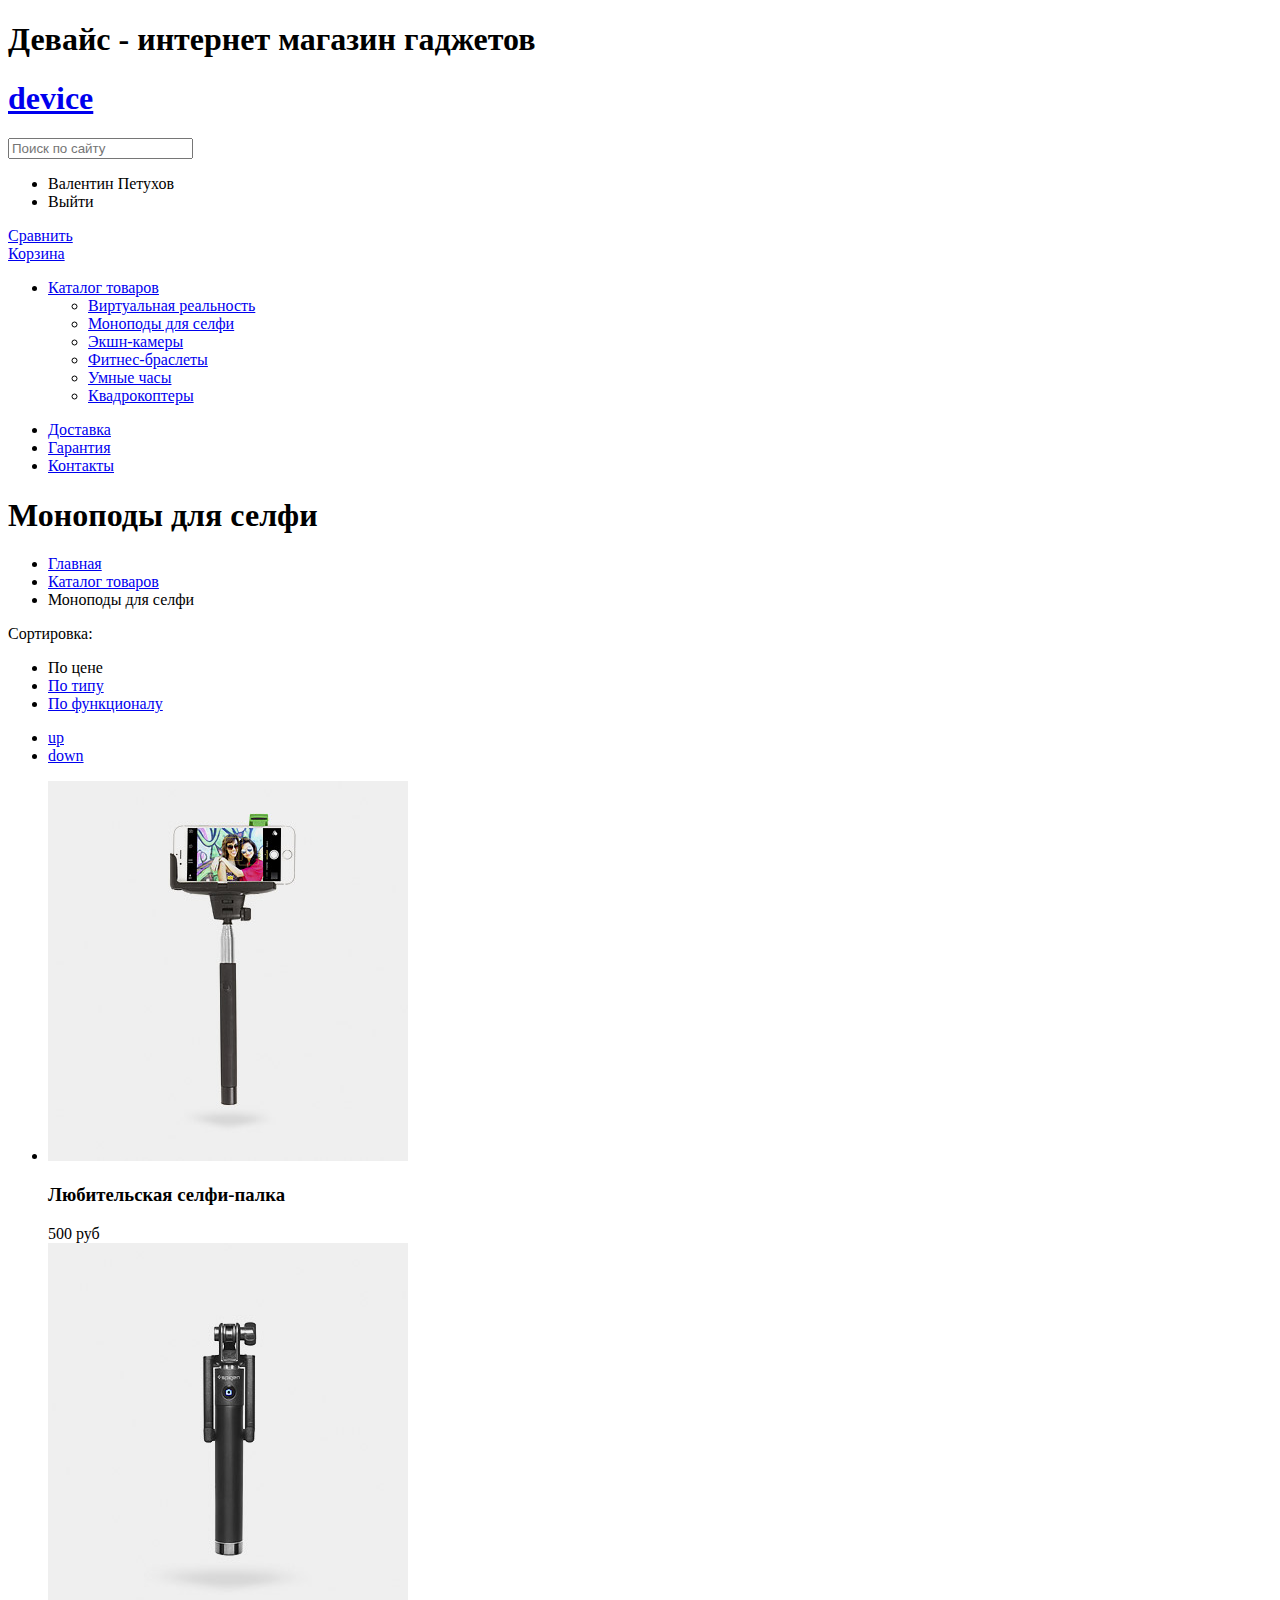
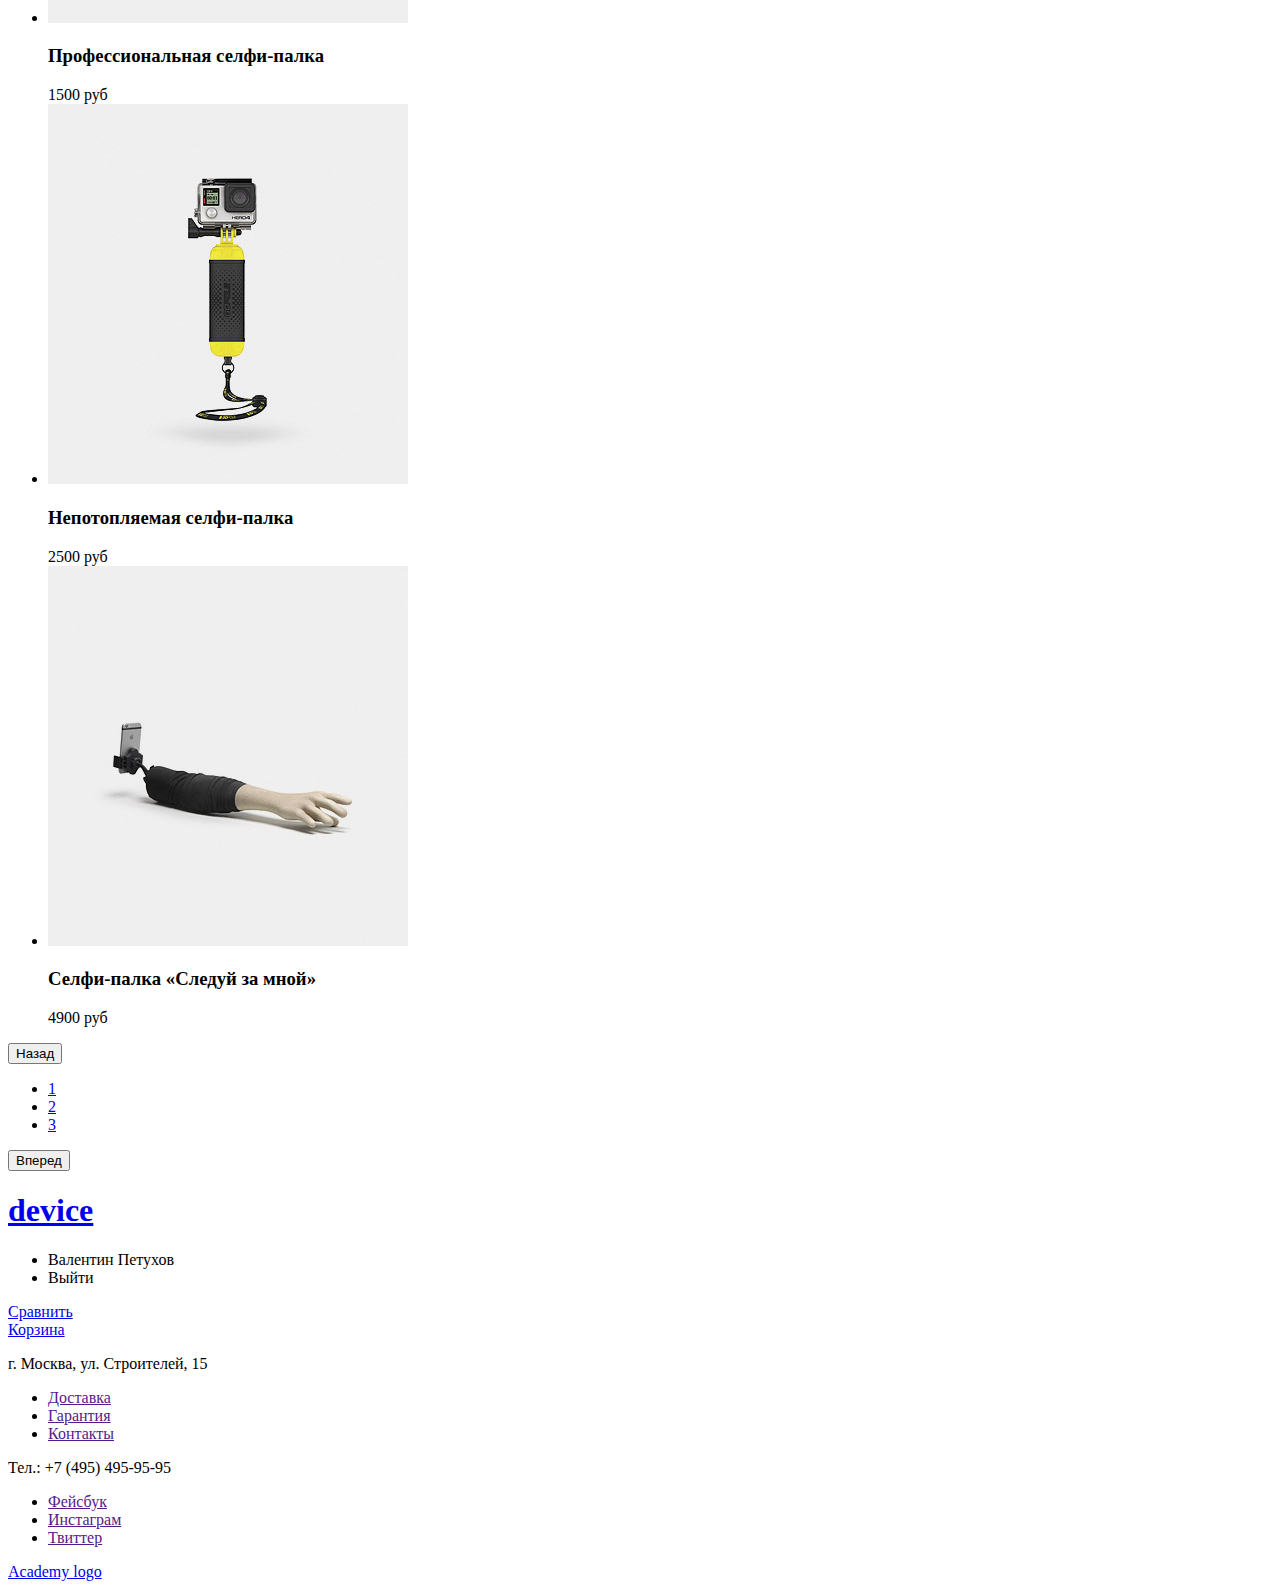
==== catalog.html @ a1083e27 "разметка" ====
<!DOCTYPE html>
<html lang="ru">
  <head>
    <meta charset="utf-8">
    <title>HTML Academy: Девайс</title>
  </head>
  <body>
    <header class="header-page header">
    	<h1 class="visually-hidden">Девайс - интернет магазин гаджетов</h1>
    	<h1 class="header__logo"><a href="#">device</a></h1>
    	<nav class="header__nav">
    		<div class="header__user-row">
    		<form class="header__form form" action="get" action="https://echo.htmlacademy.ru">
    			<input class="form__search" type="search" name="search" placeholder="Поиск по сайту">
    		</form>
    		<ul class="user-nav">
                <li class="user-nav__item">Валентин Петухов</li>
    			<li class="user-nav__item">Выйти</li>
    		</ul>
    		<div class="header__compare compare"><a class="compare__link" href="#">Сравнить</a></div>
    		<div class="header__basked basked"><a class="basked__link" href="#">Корзина</a></div>
    		</div>
    		<div class="header__main-row">
    			<ul class="main-menu main-menu--left">
    				<li class="main-menu__item"><a href="#">Каталог товаров</a>
						<div class="catalog-list__wrapper">
							<ul class="catalog-list">
								<li class="catalog-list__item"><a class="catalog-list__link" href="#">Виртуальная реальность</a></li>
								<li class="catalog-list__item"><a class="catalog-list__link" href="#">Моноподы для селфи</a></li>
								<li class="catalog-list__item"><a class="catalog-list__link" href="#">Экшн-камеры</a></li>
							</ul>
							<ul class="catalog-list">
								<li class="catalog-list__item"><a class="catalog-list__link" href="#">Фитнес-браслеты</a></li>
								<li class="catalog-list__item"><a class="catalog-list__link" href="#">Умные часы</a></li>
							</ul>
							<ul class="catalog-list">
								<li class="catalog-list__item"><a class="catalog-list__link" href="#">Квадрокоптеры</a></li>
							</ul>
						</div>
    				</li>
    			</ul>
    			<ul class="main-menu main-menu--right">
    				<li class="main-menu__item"><a href="main-menu__link">Доставка</a></li>
    				<li class="main-menu__item"><a href="main-menu__link">Гарантия</a></li>
    				<li class="main-menu__item"><a href="main-menu__link">Контакты</a></li>
    			</ul>
    		</div>
    	</nav>
    </header>
    <main class="main-page container">

       <section class="breadcrumbs">
            <h1 class="breadcrumbs__title">Моноподы для селфи</h1>
             <ul class="breadcrumbs-list">
    <li class="breadcrumbs-list__item"><a class="breadcrumbs__link" href="#">Главная</a></li>
    <li class="breadcrumbs-list__item"><a class="breadcrumbs__link" href="#">Каталог товаров</a></li>
    <li class="breadcrumbs-list__item">Моноподы для селфи</li>
  </ul>
</section>


<aside class="container__filter"></aside>
<section class="goods">
    <div class="goods__filter-wrapper filter">
            <p class="filter__title">Сортировка:</p>
            <ul class="filter__list">
              <li class="filter__item filter__item--press"><a>По цене</a></li>
              <li class="filter__item"><a href="#">По типу</a></li>
              <li class="filter__item"><a href="#">По функционалу</a></li>
            </ul>
            <ul class="arrow__list">
              <li class="arrow__item arrow__item--up"><a class="arrow__link" href="#"><span class="visually-hidden">up</span></a></li>
              <li class="arrow__item arrow__item--down"><a class="arrow__link" href="#"><span class="visually-hidden">down</span></a></li>
            </ul>
          </div>

          <ul class="goods__list">
              <li class="goods__item">
                  <img src="img/item-1.jpg" width="360" height="380" alt="Селфи-палка с телефоном">
                  <h3 class="goods__title">Любительская селфи-палка</h3>
                  <span class="goods__price">500 руб</span>
              </li>

              <li class="goods__item">
                  <img src="img/item-2.jpg" width="360" height="380" alt="Селфи-палка">
                  <h3 class="goods__title">Профессиональная селфи-палка </h3>
                  <span class="goods__price">1500 руб</span>
              </li>

              <li class="goods__item">
                  <img src="img/item-3.jpg" width="360" height="380" alt="Селфи-палка с фотокамерой">
                  <h3 class="goods__title">Непотопляемая селфи-палка</h3>
                  <span class="goods__price">2500 руб</span>
              </li>

              <li class="goods__item">
                  <img src="img/item-4.jpg" width="360" height="380" alt="Селфи-палка в виде руки">
                  <h3 class="goods__title">Селфи-палка «Следуй за мной»</h3>
                  <span class="goods__price">4900 руб</span>
              </li>
          </ul>
          <div class="goods__nav-wrapper pagination">
              <button class="pagination__button pagination__button--left" type="button">Назад</button>
              <ul class="pagination__list">
                  <li class="pagination__item"><a class="pagination__link" href="#">1</a></li>
                  <li class="pagination__item"><a class="pagination__link" href="#">2</a></li>
                  <li class="pagination__item"><a class="pagination__link" href="#">3</a></li>
              </ul>
              <button class="pagination__button pagination__button--right" type="button">Вперед</button>
          </div>
</section>
    </main>
    <footer class="footer-page footer">
    	<div class="footer__top-wrapper">
    		<h1 class="footer__logo"><a href="#">device</a></h1>

    		<div class="footer__user-row">
    		<ul class="user-nav">
                <li class="user-nav__item">Валентин Петухов</li>
                <li class="user-nav__item">Выйти</li>
            </ul>
    		<div class="footer__compare compare"><a class="compare__link" href="#">Сравнить</a></div>
    		<div class="footer__basked basked"><a class="basked__link" href="#">Корзина</a></div>
    		</div>

    	</div>
    	<div class="footer__middle-wrapper">
    		<p class="footer__address">г. Москва, ул. Строителей, 15</p>
    		<ul class="footer__nav footer-menu">
    			<li class="footer-menu__item"><a class="footer-menu__link" href="">Доставка</a></li>
    			<li class="footer-menu__item"><a class="footer-menu__link" href="">Гарантия</a></li>
    			<li class="footer-menu__item"><a class="footer-menu__link" href="">Контакты</a></li>
    		</ul>
    		<p class="footer__phone">Тел.: +7 (495) 495-95-95</p>
    	</div>
    	<div class="footer__bottom-wrapper">
    		<ul class="footer__social social-list">
    			<li class="social-list__item"><a class="social-list__link" href="">Фейсбук</a></li>
    			<li class="social-list__item"><a class="social-list__link" href="">Инстаграм</a></li>
    			<li class="social-list__item"><a class="social-list__link" href="">Твиттер</a></li>
    		</ul>
    		<a class="footer_academy-logo" href="#">Academy logo</a>
    	</div>
    </footer>
  </body>
</html>
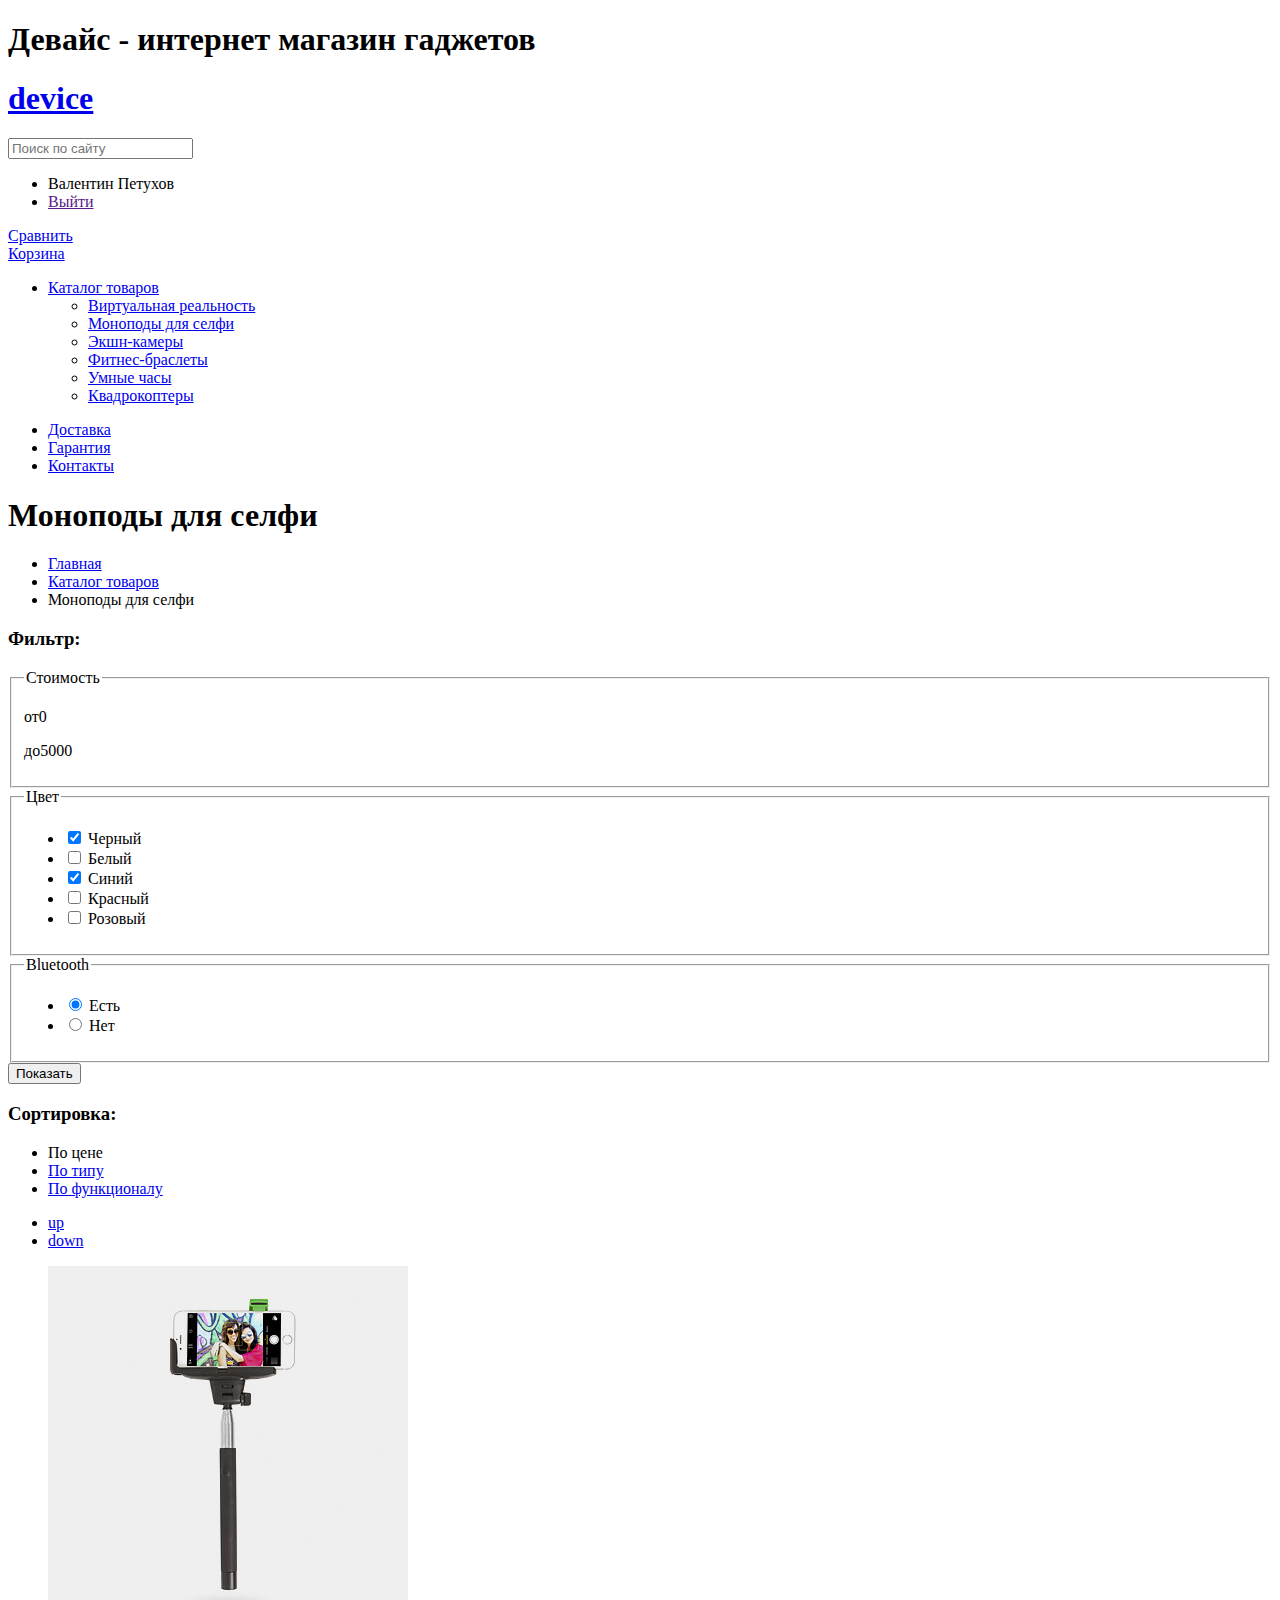
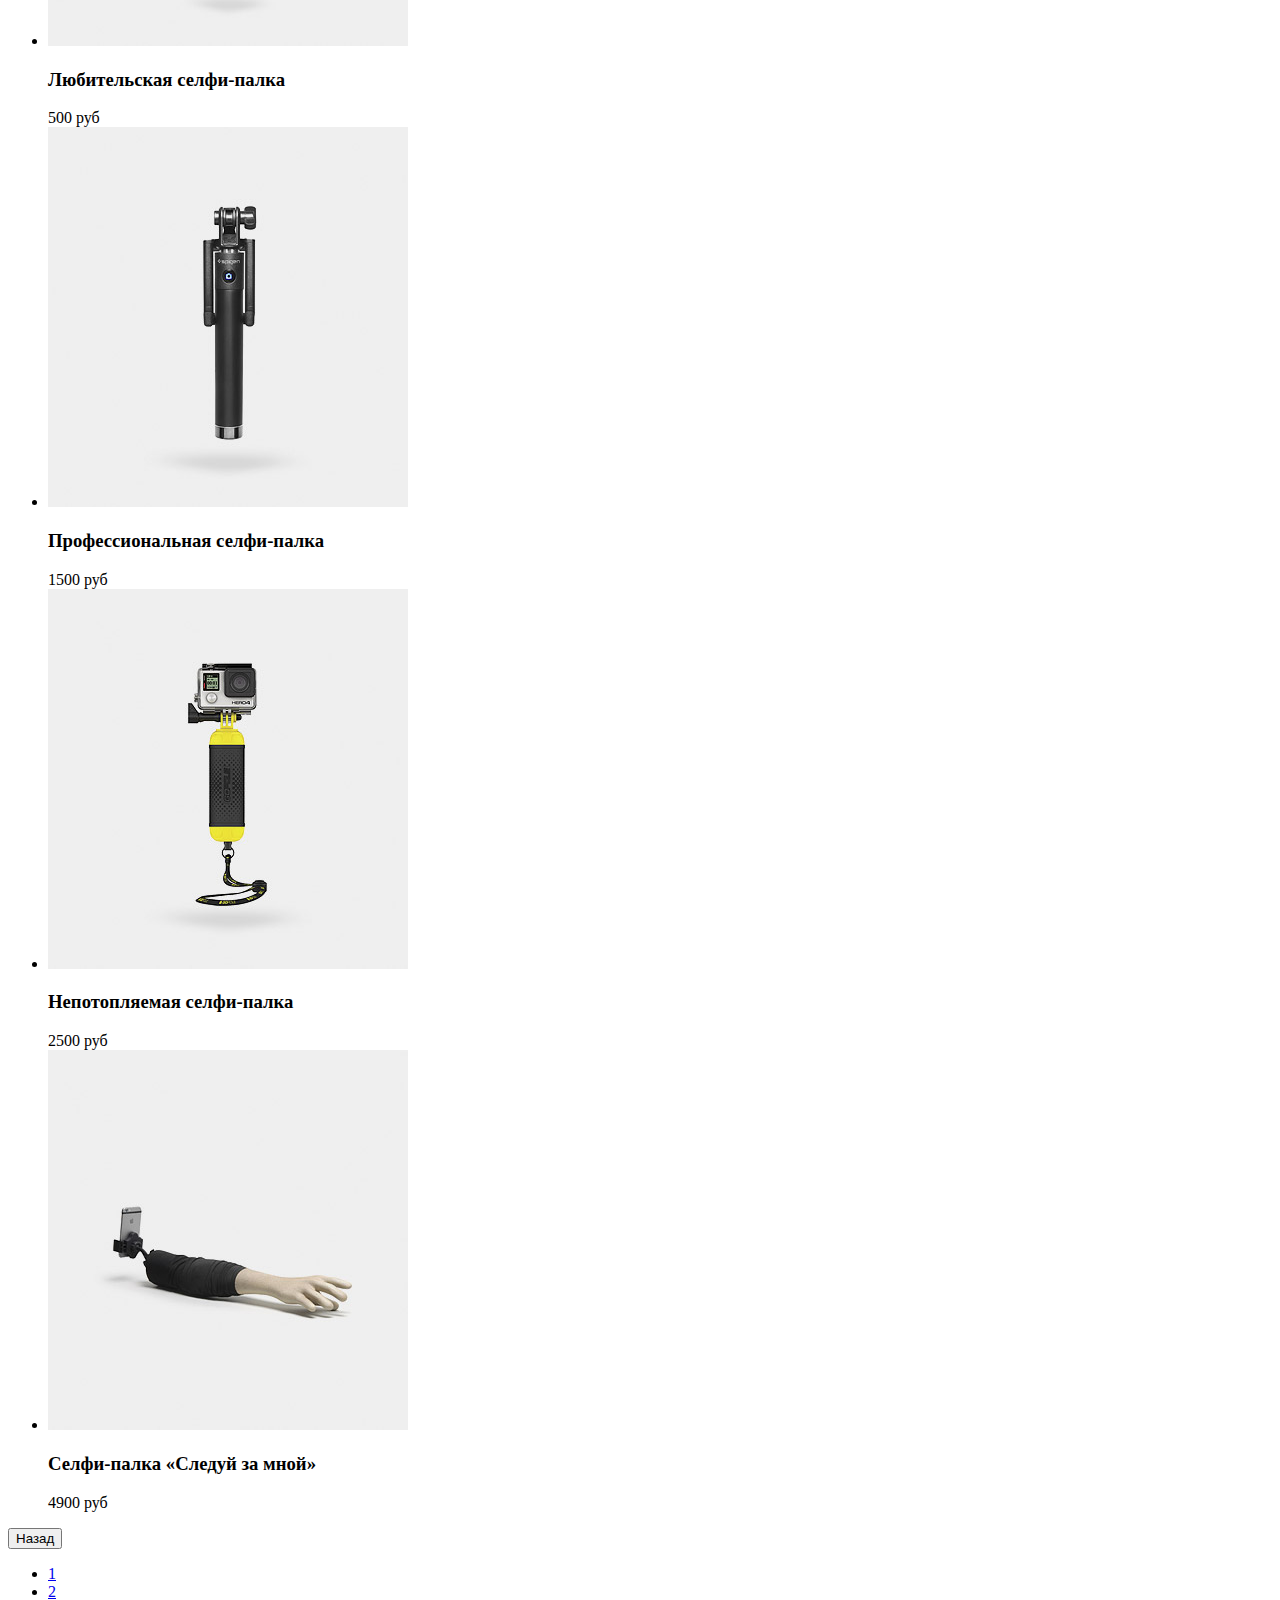
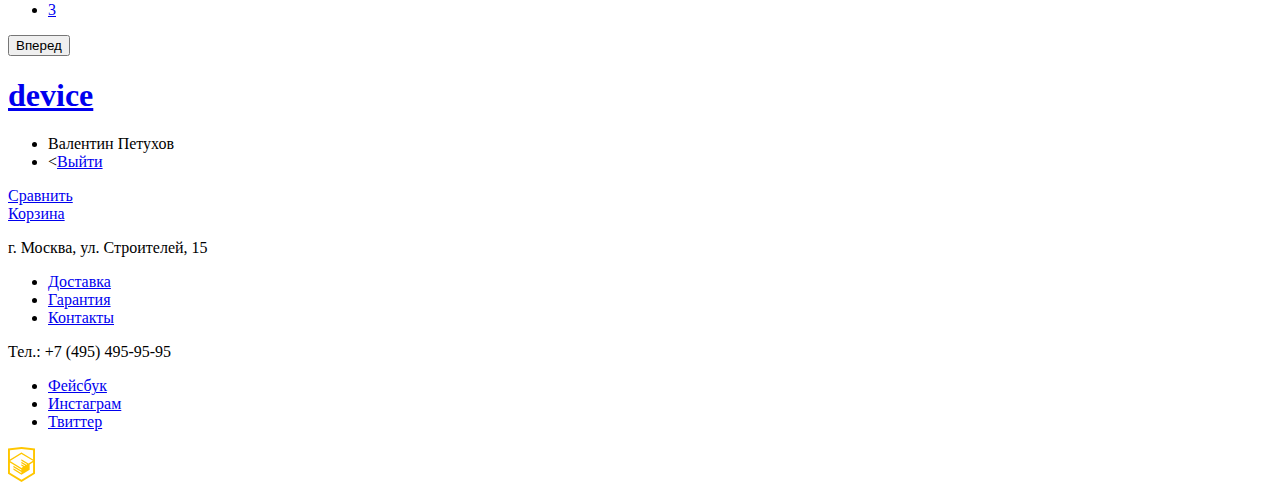
==== commit 0c6d142f: "Заключение разметки" ====
--- a/catalog.html
+++ b/catalog.html
@@ -1,146 +1,213 @@
 <!DOCTYPE html>
 <html lang="ru">
-  <head>
-    <meta charset="utf-8">
-    <title>HTML Academy: Девайс</title>
-  </head>
-  <body>
-    <header class="header-page header">
-    	<h1 class="visually-hidden">Девайс - интернет магазин гаджетов</h1>
-    	<h1 class="header__logo"><a href="#">device</a></h1>
-    	<nav class="header__nav">
-    		<div class="header__user-row">
-    		<form class="header__form form" action="get" action="https://echo.htmlacademy.ru">
-    			<input class="form__search" type="search" name="search" placeholder="Поиск по сайту">
-    		</form>
-    		<ul class="user-nav">
-                <li class="user-nav__item">Валентин Петухов</li>
-    			<li class="user-nav__item">Выйти</li>
-    		</ul>
-    		<div class="header__compare compare"><a class="compare__link" href="#">Сравнить</a></div>
-    		<div class="header__basked basked"><a class="basked__link" href="#">Корзина</a></div>
-    		</div>
-    		<div class="header__main-row">
-    			<ul class="main-menu main-menu--left">
-    				<li class="main-menu__item"><a href="#">Каталог товаров</a>
-						<div class="catalog-list__wrapper">
-							<ul class="catalog-list">
-								<li class="catalog-list__item"><a class="catalog-list__link" href="#">Виртуальная реальность</a></li>
-								<li class="catalog-list__item"><a class="catalog-list__link" href="#">Моноподы для селфи</a></li>
-								<li class="catalog-list__item"><a class="catalog-list__link" href="#">Экшн-камеры</a></li>
-							</ul>
-							<ul class="catalog-list">
-								<li class="catalog-list__item"><a class="catalog-list__link" href="#">Фитнес-браслеты</a></li>
-								<li class="catalog-list__item"><a class="catalog-list__link" href="#">Умные часы</a></li>
-							</ul>
-							<ul class="catalog-list">
-								<li class="catalog-list__item"><a class="catalog-list__link" href="#">Квадрокоптеры</a></li>
-							</ul>
-						</div>
-    				</li>
-    			</ul>
-    			<ul class="main-menu main-menu--right">
-    				<li class="main-menu__item"><a href="main-menu__link">Доставка</a></li>
-    				<li class="main-menu__item"><a href="main-menu__link">Гарантия</a></li>
-    				<li class="main-menu__item"><a href="main-menu__link">Контакты</a></li>
-    			</ul>
-    		</div>
-    	</nav>
-    </header>
-    <main class="main-page container">
 
-       <section class="breadcrumbs">
-            <h1 class="breadcrumbs__title">Моноподы для селфи</h1>
-             <ul class="breadcrumbs-list">
-    <li class="breadcrumbs-list__item"><a class="breadcrumbs__link" href="#">Главная</a></li>
-    <li class="breadcrumbs-list__item"><a class="breadcrumbs__link" href="#">Каталог товаров</a></li>
-    <li class="breadcrumbs-list__item">Моноподы для селфи</li>
-  </ul>
-</section>
+<head>
+  <meta charset="utf-8">
+  <title>HTML Academy: Девайс</title>
+</head>
 
+<body>
+  <header class="header-page header">
+    <h1 class="visually-hidden">Девайс - интернет магазин гаджетов</h1>
+    <h1 class="header__logo"><a class="header__logo-link" href="#">device</a></h1>
+    <nav class="header__nav">
+      <div class="header__user-row">
+        <form class="header__form form" action="get" action="https://echo.htmlacademy.ru">
+          <input class="form__search" type="search" name="search" placeholder="Поиск по сайту">
+        </form>
+        <ul class="user-nav">
+          <li class="user-nav__item">Валентин Петухов</li>
+          <li class="user-nav__item"><a class="user-nav__link" href="">Выйти</a></li>
+        </ul>
+        <div class="header__compare compare"><a class="compare__link" href="#">Сравнить</a></div>
+        <div class="header__basked basked"><a class="basked__link" href="#">Корзина</a></div>
+      </div>
+      <div class="header__main-row">
+        <ul class="main-menu main-menu--left">
+          <li class="main-menu__item"><a href="#">Каталог товаров</a>
+            <div class="catalog-list__wrapper">
+              <ul class="catalog-list">
+                <li class="catalog-list__item"><a class="catalog-list__link" href="#">Виртуальная реальность</a></li>
+                <li class="catalog-list__item"><a class="catalog-list__link" href="#">Моноподы для селфи</a></li>
+                <li class="catalog-list__item"><a class="catalog-list__link" href="#">Экшн-камеры</a></li>
+              </ul>
+              <ul class="catalog-list">
+                <li class="catalog-list__item"><a class="catalog-list__link" href="#">Фитнес-браслеты</a></li>
+                <li class="catalog-list__item"><a class="catalog-list__link" href="#">Умные часы</a></li>
+              </ul>
+              <ul class="catalog-list">
+                <li class="catalog-list__item"><a class="catalog-list__link" href="#">Квадрокоптеры</a></li>
+              </ul>
+            </div>
+          </li>
+        </ul>
+        <ul class="main-menu main-menu--right">
+          <li class="main-menu__item"><a href="main-menu__link">Доставка</a></li>
+          <li class="main-menu__item"><a href="main-menu__link">Гарантия</a></li>
+          <li class="main-menu__item"><a href="main-menu__link">Контакты</a></li>
+        </ul>
+      </div>
+    </nav>
+  </header>
+  <main class="main-page container">
+    <section class="breadcrumbs">
+      <h1 class="breadcrumbs__title">Моноподы для селфи</h1>
+      <ul class="breadcrumbs-list">
+        <li class="breadcrumbs-list__item"><a class="breadcrumbs__link" href="#">Главная</a></li>
+        <li class="breadcrumbs-list__item"><a class="breadcrumbs__link" href="#">Каталог товаров</a></li>
+        <li class="breadcrumbs-list__item">Моноподы для селфи</li>
+      </ul>
+    </section>
+    <aside class="container-filter">
+      <h3 class="container-filter__title">Фильтр:</h3>
+      <form class="container-filter__form filter-form" method="get" action="https://echo.htmlacademy.ru">
+        <fieldset>
+          <legend>Стоимость</legend>
+          <div class="filter-form__range">
+            <div class="range-scale">
+              <span class="range-scale__left"></span>
+              <span class="range-scale__green-line"></span>
+              <span class="range-scale__right"></span>
+              <span class="range-scale__gray-line"></span>
+            </div>
+            <div class="range-amount">
+              <p class="range-amount__text">от<span class="range-amount__sum">0</span></p>
+              <span></span>
+              <p class="range-amount__text">до<span class="range-amount__sum">5000</span></p>
+            </div>
+          </div>
+        </fieldset>
+        <fieldset>
+          <legend>Цвет</legend>
+          <ul class="filter-form__checkbox checkbox-list">
+            <li class="checkbox-list__item">
+              <label>
+                <input class="visually-hidden filter-input filter-input-checkbox" type="checkbox" name="bosch" checked />
+                <span class="checkbox-list__indicator"></span> Черный
+              </label>
+            </li>
+            <li class="checkbox-list__item">
+              <label>
+                <input class="visually-hidden filter-input filter-input-checkbox" type="checkbox" name="interskol" />
+                <span class="checkbox-list__indicator"></span> Белый
+              </label>
+            </li>
+            <li class="checkbox-list__item">
+              <label>
+                <input class="visually-hidden filter-input filter-input-checkbox" type="checkbox" name="makita" checked />
+                <span class="checkbox-list__indicator"></span> Синий
+              </label>
+            </li>
+            <li class="checkbox-list__item">
+              <label>
+                <input class="visually-hidden filter-input filter-input-checkbox" type="checkbox" name="dewalt" />
+                <span class="checkbox-list__indicator"></span> Красный
+              </label>
+            </li>
+            <li class="checkbox-list__item">
+              <label>
+                <input class="visually-hidden filter-input filter-input-checkbox" type="checkbox" name="hitachi" />
+                <span class="checkbox-list__indicator"></span> Розовый
+              </label>
+            </li>
+          </ul>
+        </fieldset>
+        <fieldset>
+          <legend>Bluetooth</legend>
+          <ul class="filter-form__radio radio-list">
+            <li class="radio-list__item">
+              <label tabindex="0">
+                <input type="radio" class="visually-hidden filter-input filter-input-radio" name="bluetooth" value="yes" checked />
+                <span class="radio-list__indicator"></span> Есть
+              </label>
+            </li>
+            <li class="radio-list__item">
+              <label tabindex="0">
+                <input type="radio" class="visually-hidden filter-input filter-input-radio" name="bluetooth" value="no" />
+                <span class="radio-list__indicator"></span> Нет
+              </label>
+            </li>
+          </ul>
+        </fieldset>
+        <button type="submit" class="filter-form__button button">Показать</button>
+      </form>
+    </aside>
+    <section class="goods">
+      <div class="goods__filter-wrapper filter">
+        <h3 class="filter__title">Сортировка:</h3>
+        <ul class="filter__list">
+          <li class="filter__item filter__item--press"><a>По цене</a></li>
+          <li class="filter__item"><a href="#">По типу</a></li>
+          <li class="filter__item"><a href="#">По функционалу</a></li>
+        </ul>
+        <ul class="arrow__list">
+          <li class="arrow__item arrow__item--up"><a class="arrow__link" href="#"><span class="visually-hidden">up</span></a></li>
+          <li class="arrow__item arrow__item--down"><a class="arrow__link" href="#"><span class="visually-hidden">down</span></a></li>
+        </ul>
+      </div>
+      <ul class="goods__list">
+        <li class="goods__item">
+          <img src="img/item-1.jpg" width="360" height="380" alt="Селфи-палка с телефоном">
+          <h3 class="goods__title">Любительская селфи-палка</h3>
+          <span class="goods__price">500 руб</span>
+        </li>
+        <li class="goods__item">
+          <img src="img/item-2.jpg" width="360" height="380" alt="Селфи-палка">
+          <h3 class="goods__title">Профессиональная селфи-палка </h3>
+          <span class="goods__price">1500 руб</span>
+        </li>
+        <li class="goods__item">
+          <img src="img/item-3.jpg" width="360" height="380" alt="Селфи-палка с фотокамерой">
+          <h3 class="goods__title">Непотопляемая селфи-палка</h3>
+          <span class="goods__price">2500 руб</span>
+        </li>
+        <li class="goods__item">
+          <img src="img/item-4.jpg" width="360" height="380" alt="Селфи-палка в виде руки">
+          <h3 class="goods__title">Селфи-палка «Следуй за мной»</h3>
+          <span class="goods__price">4900 руб</span>
+        </li>
+      </ul>
+      <div class="goods__nav-wrapper pagination">
+        <button class="pagination__button pagination__button--left" type="button">Назад</button>
+        <ul class="pagination__list">
+          <li class="pagination__item"><a class="pagination__link" href="#">1</a></li>
+          <li class="pagination__item"><a class="pagination__link" href="#">2</a></li>
+          <li class="pagination__item"><a class="pagination__link" href="#">3</a></li>
+        </ul>
+        <button class="pagination__button pagination__button--right" type="button">Вперед</button>
+      </div>
+    </section>
+  </main>
+  <footer class="footer-page footer">
+    <div class="footer__top-wrapper">
+      <h1 class="footer__logo"><a class="footer__logo-link" href="#">device</a></h1>
+      <div class="footer__user-row">
+        <ul class="user-nav">
+          <li class="user-nav__item">Валентин Петухов</li>
+          <li class="user-nav__item"><<a class="user-nav__link" href="#">Выйти</a></li>
+        </ul>
+        <div class="footer__compare compare"><a class="compare__link" href="#">Сравнить</a></div>
+        <div class="footer__basked basked"><a class="basked__link" href="#">Корзина</a></div>
+      </div>
+    </div>
+    <div class="footer__middle-wrapper">
+      <p class="footer__address" aria-label="Адрес">г. Москва, ул. Строителей, 15</p>
+      <ul class="footer__nav footer-menu">
+        <li class="footer-menu__item"><a class="footer-menu__link" href="#">Доставка</a></li>
+        <li class="footer-menu__item"><a class="footer-menu__link" href="#">Гарантия</a></li>
+        <li class="footer-menu__item"><a class="footer-menu__link" href="#">Контакты</a></li>
+      </ul>
+      <p class="footer__phone" aria-label="Адрес">Тел.: +7 (495) 495-95-95</p>
+    </div>
+    <div class="footer__bottom-wrapper">
+      <ul class="footer__social social-list">
+        <li class="social-list__item"><a class="social-list__link" href="#">Фейсбук</a></li>
+        <li class="social-list__item"><a class="social-list__link" href="#">Инстаграм</a></li>
+        <li class="social-list__item"><a class="social-list__link" href="#">Твиттер</a></li>
+      </ul>
+      <a class="footer__academy-logo" href="#"><img class="footer__academy-link" src="img/logo-html.svg" alt="Логотип htmlacademy"></a>
+    </div>
+  </footer>
+</body>
 
-<aside class="container__filter"></aside>
-<section class="goods">
-    <div class="goods__filter-wrapper filter">
-            <p class="filter__title">Сортировка:</p>
-            <ul class="filter__list">
-              <li class="filter__item filter__item--press"><a>По цене</a></li>
-              <li class="filter__item"><a href="#">По типу</a></li>
-              <li class="filter__item"><a href="#">По функционалу</a></li>
-            </ul>
-            <ul class="arrow__list">
-              <li class="arrow__item arrow__item--up"><a class="arrow__link" href="#"><span class="visually-hidden">up</span></a></li>
-              <li class="arrow__item arrow__item--down"><a class="arrow__link" href="#"><span class="visually-hidden">down</span></a></li>
-            </ul>
-          </div>
-
-          <ul class="goods__list">
-              <li class="goods__item">
-                  <img src="img/item-1.jpg" width="360" height="380" alt="Селфи-палка с телефоном">
-                  <h3 class="goods__title">Любительская селфи-палка</h3>
-                  <span class="goods__price">500 руб</span>
-              </li>
-
-              <li class="goods__item">
-                  <img src="img/item-2.jpg" width="360" height="380" alt="Селфи-палка">
-                  <h3 class="goods__title">Профессиональная селфи-палка </h3>
-                  <span class="goods__price">1500 руб</span>
-              </li>
-
-              <li class="goods__item">
-                  <img src="img/item-3.jpg" width="360" height="380" alt="Селфи-палка с фотокамерой">
-                  <h3 class="goods__title">Непотопляемая селфи-палка</h3>
-                  <span class="goods__price">2500 руб</span>
-              </li>
-
-              <li class="goods__item">
-                  <img src="img/item-4.jpg" width="360" height="380" alt="Селфи-палка в виде руки">
-                  <h3 class="goods__title">Селфи-палка «Следуй за мной»</h3>
-                  <span class="goods__price">4900 руб</span>
-              </li>
-          </ul>
-          <div class="goods__nav-wrapper pagination">
-              <button class="pagination__button pagination__button--left" type="button">Назад</button>
-              <ul class="pagination__list">
-                  <li class="pagination__item"><a class="pagination__link" href="#">1</a></li>
-                  <li class="pagination__item"><a class="pagination__link" href="#">2</a></li>
-                  <li class="pagination__item"><a class="pagination__link" href="#">3</a></li>
-              </ul>
-              <button class="pagination__button pagination__button--right" type="button">Вперед</button>
-          </div>
-</section>
-    </main>
-    <footer class="footer-page footer">
-    	<div class="footer__top-wrapper">
-    		<h1 class="footer__logo"><a href="#">device</a></h1>
-
-    		<div class="footer__user-row">
-    		<ul class="user-nav">
-                <li class="user-nav__item">Валентин Петухов</li>
-                <li class="user-nav__item">Выйти</li>
-            </ul>
-    		<div class="footer__compare compare"><a class="compare__link" href="#">Сравнить</a></div>
-    		<div class="footer__basked basked"><a class="basked__link" href="#">Корзина</a></div>
-    		</div>
-
-    	</div>
-    	<div class="footer__middle-wrapper">
-    		<p class="footer__address">г. Москва, ул. Строителей, 15</p>
-    		<ul class="footer__nav footer-menu">
-    			<li class="footer-menu__item"><a class="footer-menu__link" href="">Доставка</a></li>
-    			<li class="footer-menu__item"><a class="footer-menu__link" href="">Гарантия</a></li>
-    			<li class="footer-menu__item"><a class="footer-menu__link" href="">Контакты</a></li>
-    		</ul>
-    		<p class="footer__phone">Тел.: +7 (495) 495-95-95</p>
-    	</div>
-    	<div class="footer__bottom-wrapper">
-    		<ul class="footer__social social-list">
-    			<li class="social-list__item"><a class="social-list__link" href="">Фейсбук</a></li>
-    			<li class="social-list__item"><a class="social-list__link" href="">Инстаграм</a></li>
-    			<li class="social-list__item"><a class="social-list__link" href="">Твиттер</a></li>
-    		</ul>
-    		<a class="footer_academy-logo" href="#">Academy logo</a>
-    	</div>
-    </footer>
-  </body>
 </html>
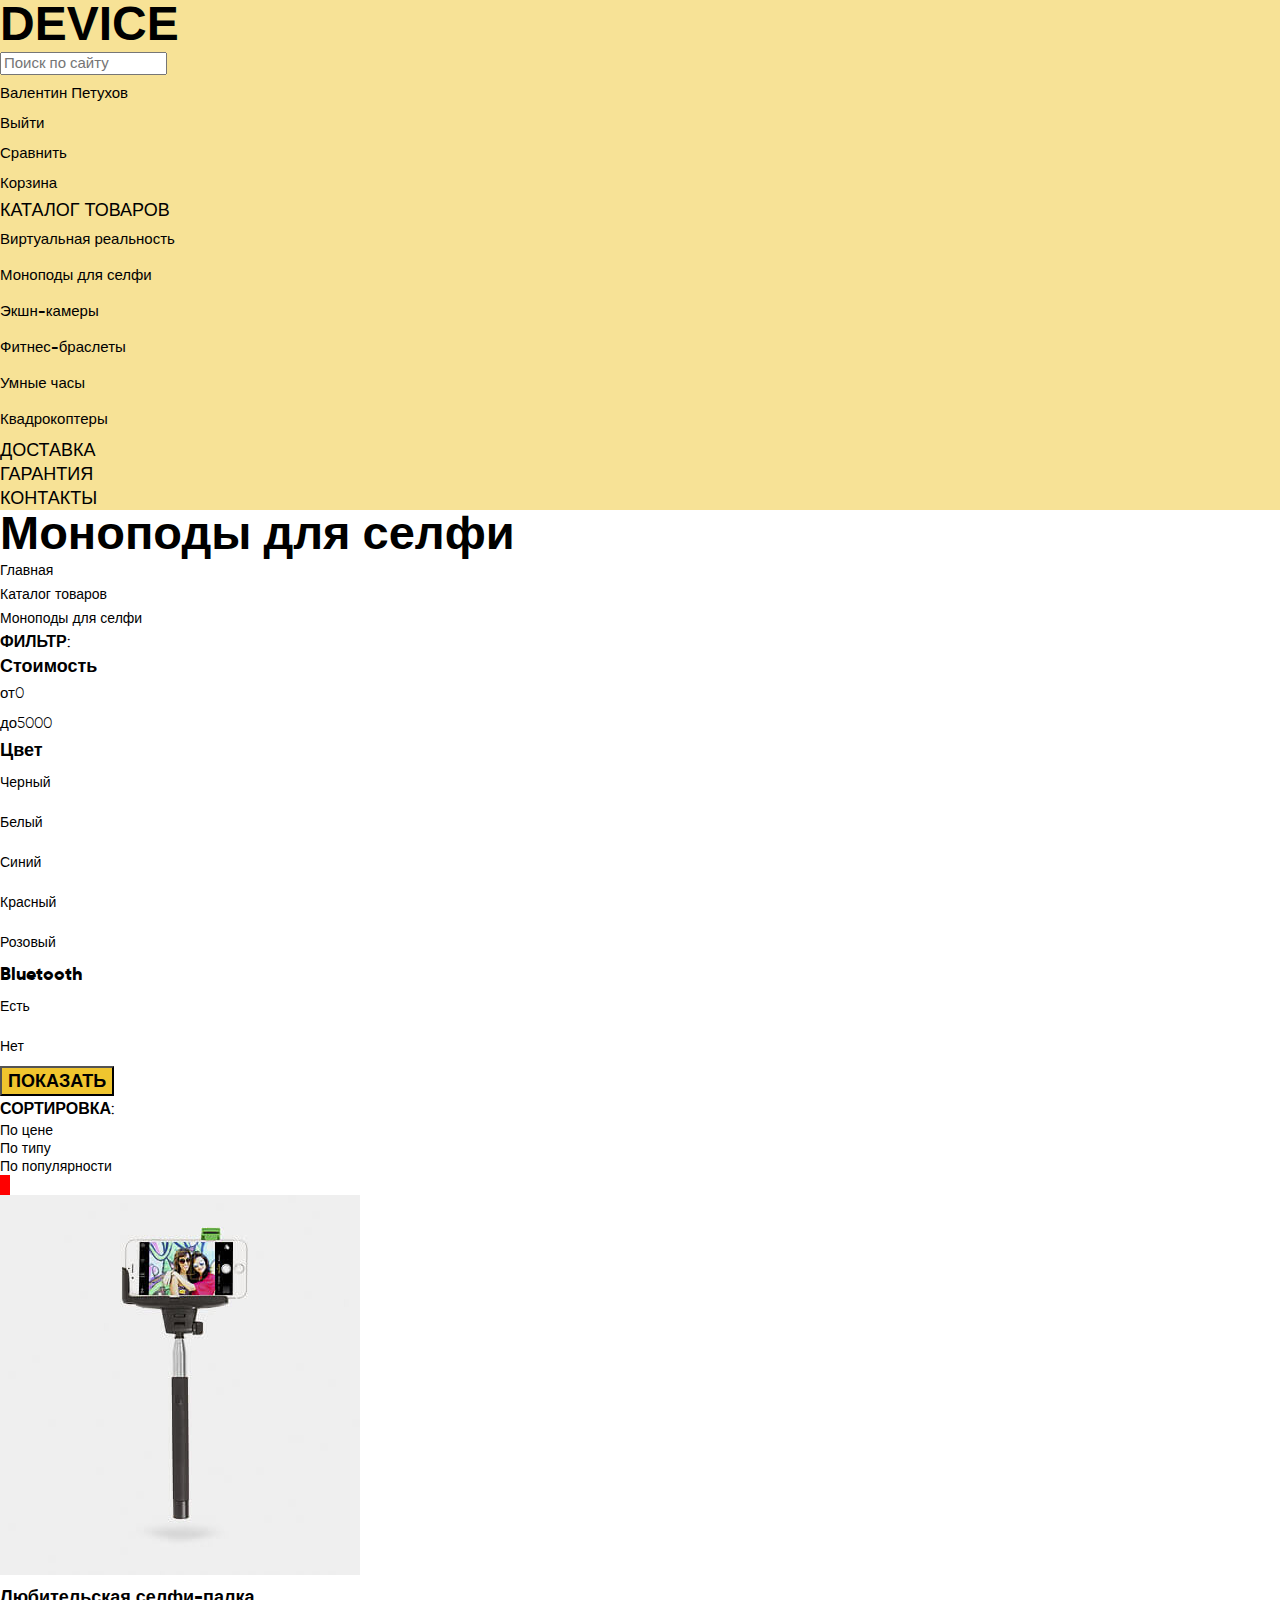
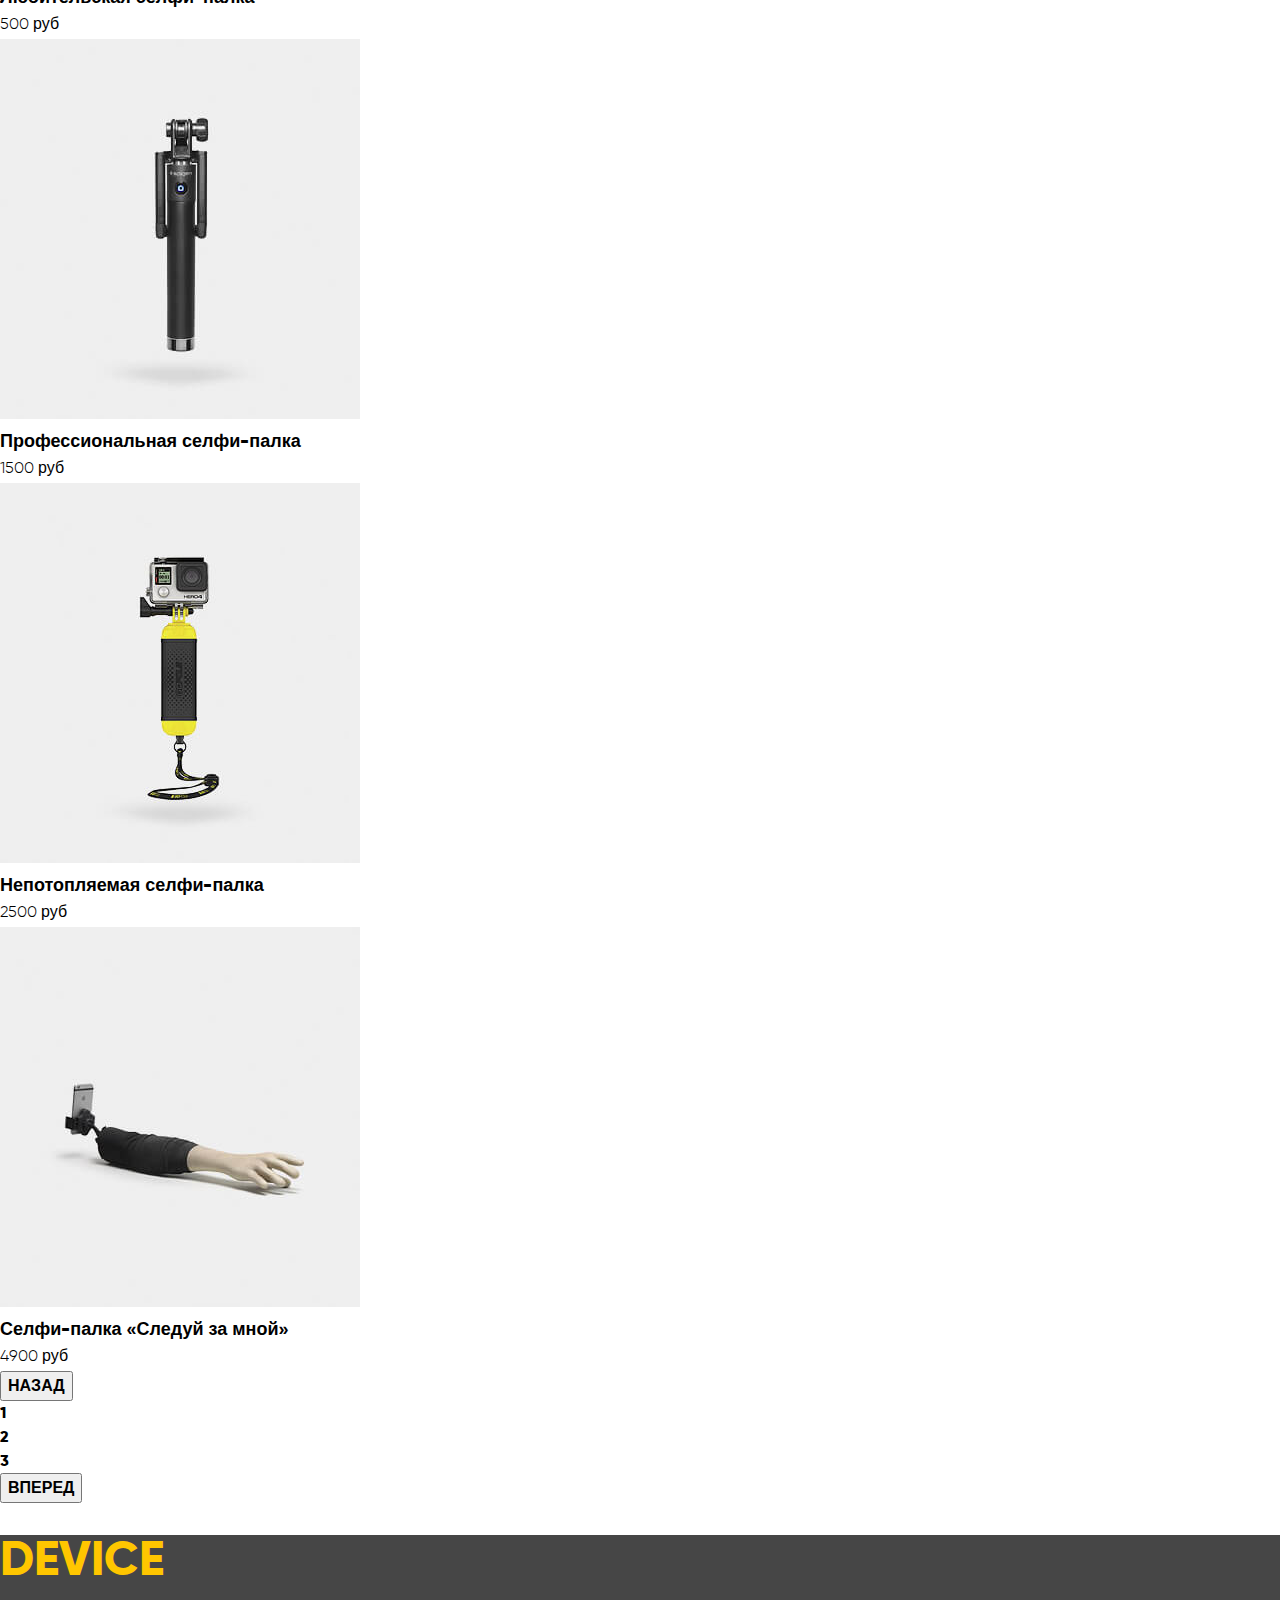
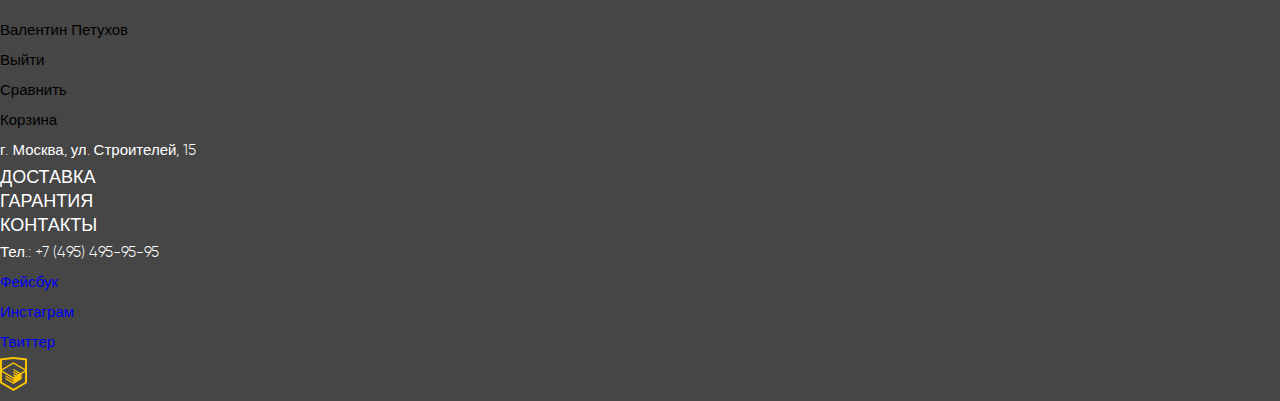
==== commit c6d29057: "шрифты и фон" ====
--- a/catalog.html
+++ b/catalog.html
@@ -4,6 +4,8 @@
 <head>
   <meta charset="utf-8">
   <title>HTML Academy: Девайс</title>
+  <link rel="stylesheet" href="css/normalize.css" />
+  <link rel="stylesheet" href="css/style.css" />
 </head>
 
 <body>
@@ -12,7 +14,7 @@
     <h1 class="header__logo"><a class="header__logo-link" href="#">device</a></h1>
     <nav class="header__nav">
       <div class="header__user-row">
-        <form class="header__form form" action="get" action="https://echo.htmlacademy.ru">
+        <form class="header__form form" action="https://echo.htmlacademy.ru">
           <input class="form__search" type="search" name="search" placeholder="Поиск по сайту">
         </form>
         <ul class="user-nav">
@@ -24,7 +26,7 @@
       </div>
       <div class="header__main-row">
         <ul class="main-menu main-menu--left">
-          <li class="main-menu__item"><a href="#">Каталог товаров</a>
+          <li class="main-menu__item"><a class="main-menu__link" href="#">Каталог товаров</a>
             <div class="catalog-list__wrapper">
               <ul class="catalog-list">
                 <li class="catalog-list__item"><a class="catalog-list__link" href="#">Виртуальная реальность</a></li>
@@ -42,16 +44,16 @@
           </li>
         </ul>
         <ul class="main-menu main-menu--right">
-          <li class="main-menu__item"><a href="main-menu__link">Доставка</a></li>
-          <li class="main-menu__item"><a href="main-menu__link">Гарантия</a></li>
-          <li class="main-menu__item"><a href="main-menu__link">Контакты</a></li>
+          <li class="main-menu__item"><a class="main-menu__link" href="#">Доставка</a></li>
+          <li class="main-menu__item"><a class="main-menu__link" href="#">Гарантия</a></li>
+          <li class="main-menu__item"><a class="main-menu__link" href="#">Контакты</a></li>
         </ul>
       </div>
     </nav>
   </header>
   <main class="main-page container">
     <section class="breadcrumbs">
-      <h1 class="breadcrumbs__title">Моноподы для селфи</h1>
+      <h1 class="breadcrumbs__title title">Моноподы для селфи</h1>
       <ul class="breadcrumbs-list">
         <li class="breadcrumbs-list__item"><a class="breadcrumbs__link" href="#">Главная</a></li>
         <li class="breadcrumbs-list__item"><a class="breadcrumbs__link" href="#">Каталог товаров</a></li>
@@ -59,10 +61,10 @@
       </ul>
     </section>
     <aside class="container-filter">
-      <h3 class="container-filter__title">Фильтр:</h3>
+      <h3 class="container-filter__title filter__title">Фильтр:</h3>
       <form class="container-filter__form filter-form" method="get" action="https://echo.htmlacademy.ru">
-        <fieldset>
-          <legend>Стоимость</legend>
+        <fieldset class="fieldset-frame">
+          <legend class="legend-title">Стоимость</legend>
           <div class="filter-form__range">
             <div class="range-scale">
               <span class="range-scale__left"></span>
@@ -77,34 +79,34 @@
             </div>
           </div>
         </fieldset>
-        <fieldset>
-          <legend>Цвет</legend>
-          <ul class="filter-form__checkbox checkbox-list">
-            <li class="checkbox-list__item">
+        <fieldset class="fieldset-frame">
+          <legend class="legend-title">Цвет</legend>
+          <ul class="filter-form__checkbox checkbox-list filter-form__list">
+            <li class="checkbox-list__item filter-form__item">
               <label>
                 <input class="visually-hidden filter-input filter-input-checkbox" type="checkbox" name="bosch" checked />
                 <span class="checkbox-list__indicator"></span> Черный
               </label>
             </li>
-            <li class="checkbox-list__item">
+            <li class="checkbox-list__item filter-form__item">
               <label>
                 <input class="visually-hidden filter-input filter-input-checkbox" type="checkbox" name="interskol" />
                 <span class="checkbox-list__indicator"></span> Белый
               </label>
             </li>
-            <li class="checkbox-list__item">
+            <li class="checkbox-list__item filter-form__item">
               <label>
                 <input class="visually-hidden filter-input filter-input-checkbox" type="checkbox" name="makita" checked />
                 <span class="checkbox-list__indicator"></span> Синий
               </label>
             </li>
-            <li class="checkbox-list__item">
+            <li class="checkbox-list__item filter-form__item">
               <label>
                 <input class="visually-hidden filter-input filter-input-checkbox" type="checkbox" name="dewalt" />
                 <span class="checkbox-list__indicator"></span> Красный
               </label>
             </li>
-            <li class="checkbox-list__item">
+            <li class="checkbox-list__item filter-form__item">
               <label>
                 <input class="visually-hidden filter-input filter-input-checkbox" type="checkbox" name="hitachi" />
                 <span class="checkbox-list__indicator"></span> Розовый
@@ -112,16 +114,16 @@
             </li>
           </ul>
         </fieldset>
-        <fieldset>
-          <legend>Bluetooth</legend>
-          <ul class="filter-form__radio radio-list">
-            <li class="radio-list__item">
+        <fieldset class="fieldset-frame">
+          <legend class="legend-title">Bluetooth</legend>
+          <ul class="filter-form__radio radio-list filter-form__list">
+            <li class="radio-list__item filter-form__item">
               <label tabindex="0">
                 <input type="radio" class="visually-hidden filter-input filter-input-radio" name="bluetooth" value="yes" checked />
                 <span class="radio-list__indicator"></span> Есть
               </label>
             </li>
-            <li class="radio-list__item">
+            <li class="radio-list__item filter-form__item">
               <label tabindex="0">
                 <input type="radio" class="visually-hidden filter-input filter-input-radio" name="bluetooth" value="no" />
                 <span class="radio-list__indicator"></span> Нет
@@ -136,9 +138,9 @@
       <div class="goods__filter-wrapper filter">
         <h3 class="filter__title">Сортировка:</h3>
         <ul class="filter__list">
-          <li class="filter__item filter__item--press"><a>По цене</a></li>
-          <li class="filter__item"><a href="#">По типу</a></li>
-          <li class="filter__item"><a href="#">По функционалу</a></li>
+          <li class="filter__item filter__item--press"><a class="filter__link" href="#">По цене</a></li>
+          <li class="filter__item"><a class="filter__link" href="#">По типу</a></li>
+          <li class="filter__item"><a class="filter__link" href="#">По популярности</a></li>
         </ul>
         <ul class="arrow__list">
           <li class="arrow__item arrow__item--up"><a class="arrow__link" href="#"><span class="visually-hidden">up</span></a></li>
@@ -184,7 +186,7 @@
       <div class="footer__user-row">
         <ul class="user-nav">
           <li class="user-nav__item">Валентин Петухов</li>
-          <li class="user-nav__item"><<a class="user-nav__link" href="#">Выйти</a></li>
+          <li class="user-nav__item"><a class="user-nav__link" href="#">Выйти</a></li>
         </ul>
         <div class="footer__compare compare"><a class="compare__link" href="#">Сравнить</a></div>
         <div class="footer__basked basked"><a class="basked__link" href="#">Корзина</a></div>
--- a/css/style.css
+++ b/css/style.css
@@ -0,0 +1,384 @@
+body {
+  padding: 0;
+  margin: 0;
+  font-family: "gilroylight", "Arial", sans-serif;
+  font-size: 15px;
+  line-height: 30px;
+  color: #000000;
+  background-color: #ffffff;
+  min-width: 1200px;
+}
+
+@font-face {
+    font-family: 'open_sanslight';
+    src: url('../fonts/opensans-light-webfont.woff2') format('woff2'),
+         url('../fonts/opensans-light-webfont.woff') format('woff');
+    font-weight: normal;
+    font-style: normal;
+
+}
+
+@font-face {
+    font-family: 'gilroyextrabold';
+    src: url('../fonts/gilroyextrabold-webfont.woff2') format('woff2'),
+         url('../fonts/gilroyextrabold-webfont.woff') format('woff');
+    font-weight: normal;
+    font-style: normal;
+
+}
+
+@font-face {
+    font-family: 'gilroylight';
+    src: url('../fonts/gilroylight-webfont.woff2') format('woff2'),
+         url('../fonts/gilroylight-webfont.woff') format('woff');
+    font-weight: normal;
+    font-style: normal;
+
+}
+
+.visually-hidden {
+  position: absolute;
+  clip: rect(0 0 0 0);
+  width: 1px;
+  height: 1px;
+  margin: -1px;
+}
+
+a {
+  text-decoration: none;
+}
+
+.header-page {
+	background-color: #f7e296;
+}
+
+.header__logo {
+	margin: 0;
+	padding: 0;
+	font-family: "Gilroy", "Arial", sans-serif;
+	font-size: 48px;
+	line-height: 48px;
+	text-transform: uppercase;
+}
+
+.header__logo-link {
+	color: #000000;
+}
+
+.user-nav {
+	margin: 0;
+	padding: 0;
+	list-style: none;
+}
+
+.user-nav__link {
+	color: #000000;
+}
+
+.compare__link,
+.basked__link {
+	color: #000000;
+}
+
+.main-menu {
+	margin: 0;
+	padding: 0;
+}
+
+.main-menu__item {
+	font-family: "gilroyextrabold", "Arial", sans-serif;
+	font-size: 18px;
+	line-height: 24px;
+	text-transform: uppercase;
+	font-weight: extrabold;
+}
+
+.main-menu__link {
+	color: #000000;
+}
+
+.catalog-list {
+	margin: 0;
+	padding: 0;
+	list-style: none;
+}
+
+.catalog-list__item {
+	font-family: "gilroyextrabold", "Arial", sans-serif;
+	font-size: 15px;
+	line-height: 36px;
+	text-transform: none;
+}
+
+.catalog-list__link {
+	color: #000000;
+}
+
+.slider-list__number {
+	font-family: "gilroyextrabold", "Arial", sans-serif;
+	font-size: 179.2px;
+	line-height: 179.2px;
+}
+
+.slider-list__title {
+	margin: 0;
+	padding: 0;
+	font-family: "gilroyextrabold", "Arial", sans-serif;
+	font-size: 47px;
+	line-height: 56px;
+}
+
+.slider-list__description {
+	margin: 0;
+	padding: 0;
+	color: #464646;
+}
+
+.button {
+	font-family: "gilroyextrabold", "Arial", sans-serif;
+	font-size: 18px;
+	line-height: 24px;
+	background-color: #f0c52e;
+	color: #000000;
+	text-transform: uppercase;
+	font-weight: bold;
+}
+
+.options__attribute {
+	font-family: "gilroylight", "Arial", sans-serif;
+	font-size: 36px;
+	font-size: 48px;
+}
+
+.options__property {
+	font-size: 13px;
+	line-height: 20px;
+	color: #464646;
+}
+
+.category__list {
+	margin: 0;
+	padding: 0;
+	list-style: none;
+}
+
+.category__title {
+	margin: 0;
+	padding: 0;
+	font-family: "gilroyextrabold", "Arial", sans-serif;
+	font-size: 18px;
+	line-height: 24px; 
+}
+
+.offers__list {
+	margin: 0;
+	padding: 0;
+	list-style: none;
+}
+
+.offers__item {
+	font-family: "gilroyextrabold", "Arial", sans-serif;
+	font-size: 18px;
+	line-height: 24px;
+	text-transform: uppercase;
+}
+
+.offers__link {
+	color: #000000;
+}
+
+.title {
+	margin: 0;
+	padding: 0;
+	font-family: "gilroyextrabold", "Arial", sans-serif;
+	font-size: 47px;
+	line-height: 48px;
+}
+
+.description {
+	margin: 0;
+	padding: 0;
+	color: #464646;
+}
+
+.logotype__list {
+	margin: 0;
+	padding: 0;
+	list-style: none;
+}
+
+.breadcrumbs-list {
+	margin: 0;
+	padding: 0;
+	list-style: none;
+}
+
+.breadcrumbs-list__item {
+	margin: 0;
+	padding: 0;
+	font-size: 14px;
+	line-height: 24px;
+}
+
+.breadcrumbs__link {
+	color: #000000;
+}
+
+.filter__title {
+	margin: 0;
+	padding: 0;
+	font-size: 16px;
+	line-height: 24px;
+	text-transform: uppercase;
+}
+
+.legend-title {
+	margin: 0;
+	padding: 0;
+	font-family: "gilroyextrabold", "Arial", sans-serif;
+	font-weight: bold;
+	font-size: 18px;
+	line-height: 24px;
+	border: none;
+}
+
+.fieldset-frame {
+	margin: 0;
+	padding: 0;
+	border: none;
+}
+
+.range-amount__text {
+	margin: 0;
+	padding: 0;
+}
+
+.filter-form__list {
+	margin: 0;
+	padding: 0;
+	list-style: none;
+}
+
+.filter-form__item {
+	font-family: "open_sanslight", "Arial", sans-serif;
+	font-size: 14px;
+	line-height: 40px;
+}
+
+.filter__list {
+	margin: 0;
+	padding: 0;
+	list-style: none;
+}
+
+.filter__item {
+	font-family: "open_sanslight", "Arial", sans-serif;
+	font-size: 14px;
+	line-height: 18px;
+}
+
+.filter__link {
+	color: #000000;
+}
+
+.arrow__list {
+	margin: 0;
+	padding: 0;
+	list-style: none;
+}
+
+.arrow__item {
+	width: 10px;
+	height: 10px;
+	background-color: red;
+}
+
+.goods__list {
+	margin: 0;
+	padding: 0;
+}
+
+.goods__title {
+	margin: 0;
+	padding: 0;
+	font-family: "gilroyextrabold", "Arial", sans-serif;
+	font-size: 18px;
+	line-height: 24px;
+}
+
+.goods__price {
+	font-size: 16px;
+	line-height: 24px;
+}
+
+.pagination__list {
+	margin: 0;
+	padding: 0;
+	list-style: none;
+}
+
+.pagination__item {
+	font-family: "gilroyextrabold", "Arial", sans-serif;
+	font-size: 16px;
+	line-height: 24px;
+}
+
+.pagination__link {
+	color: #000000;
+}
+
+.pagination__button {
+	font-family: "gilroyextrabold", "Arial", sans-serif;
+	font-size: 16px;
+	line-height: 24px;
+	text-transform: uppercase;
+	font-weight: bold;
+}
+
+.footer-page {
+	background-color: #464646;
+}
+
+.footer__logo {
+	font-family: "gilroyextrabold", "Arial", sans-serif;
+	font-size: 48px;
+	line-height: 48px;
+	text-transform: uppercase;
+}
+
+.footer__logo-link {
+	color: #ffc600;
+}
+
+.user-nav__link--footer,
+.compare__link--footer,
+.basked__link--footer {
+	color: #ffffff;
+}
+
+.footer__address,
+.footer__phone {
+	margin: 0;
+	padding: 0;
+	color: #ffffff;
+}
+
+.footer__nav,
+.footer__social {
+	list-style: none;
+	padding: 0;
+	margin: 0;
+} 
+
+.footer-menu__item {
+	font-size: 18px;
+	line-height: 24px;
+	text-transform: uppercase;
+}
+
+.footer-menu__link {
+	color: #ffffff;
+}
+
+compare__link--footer
+basked__link--footer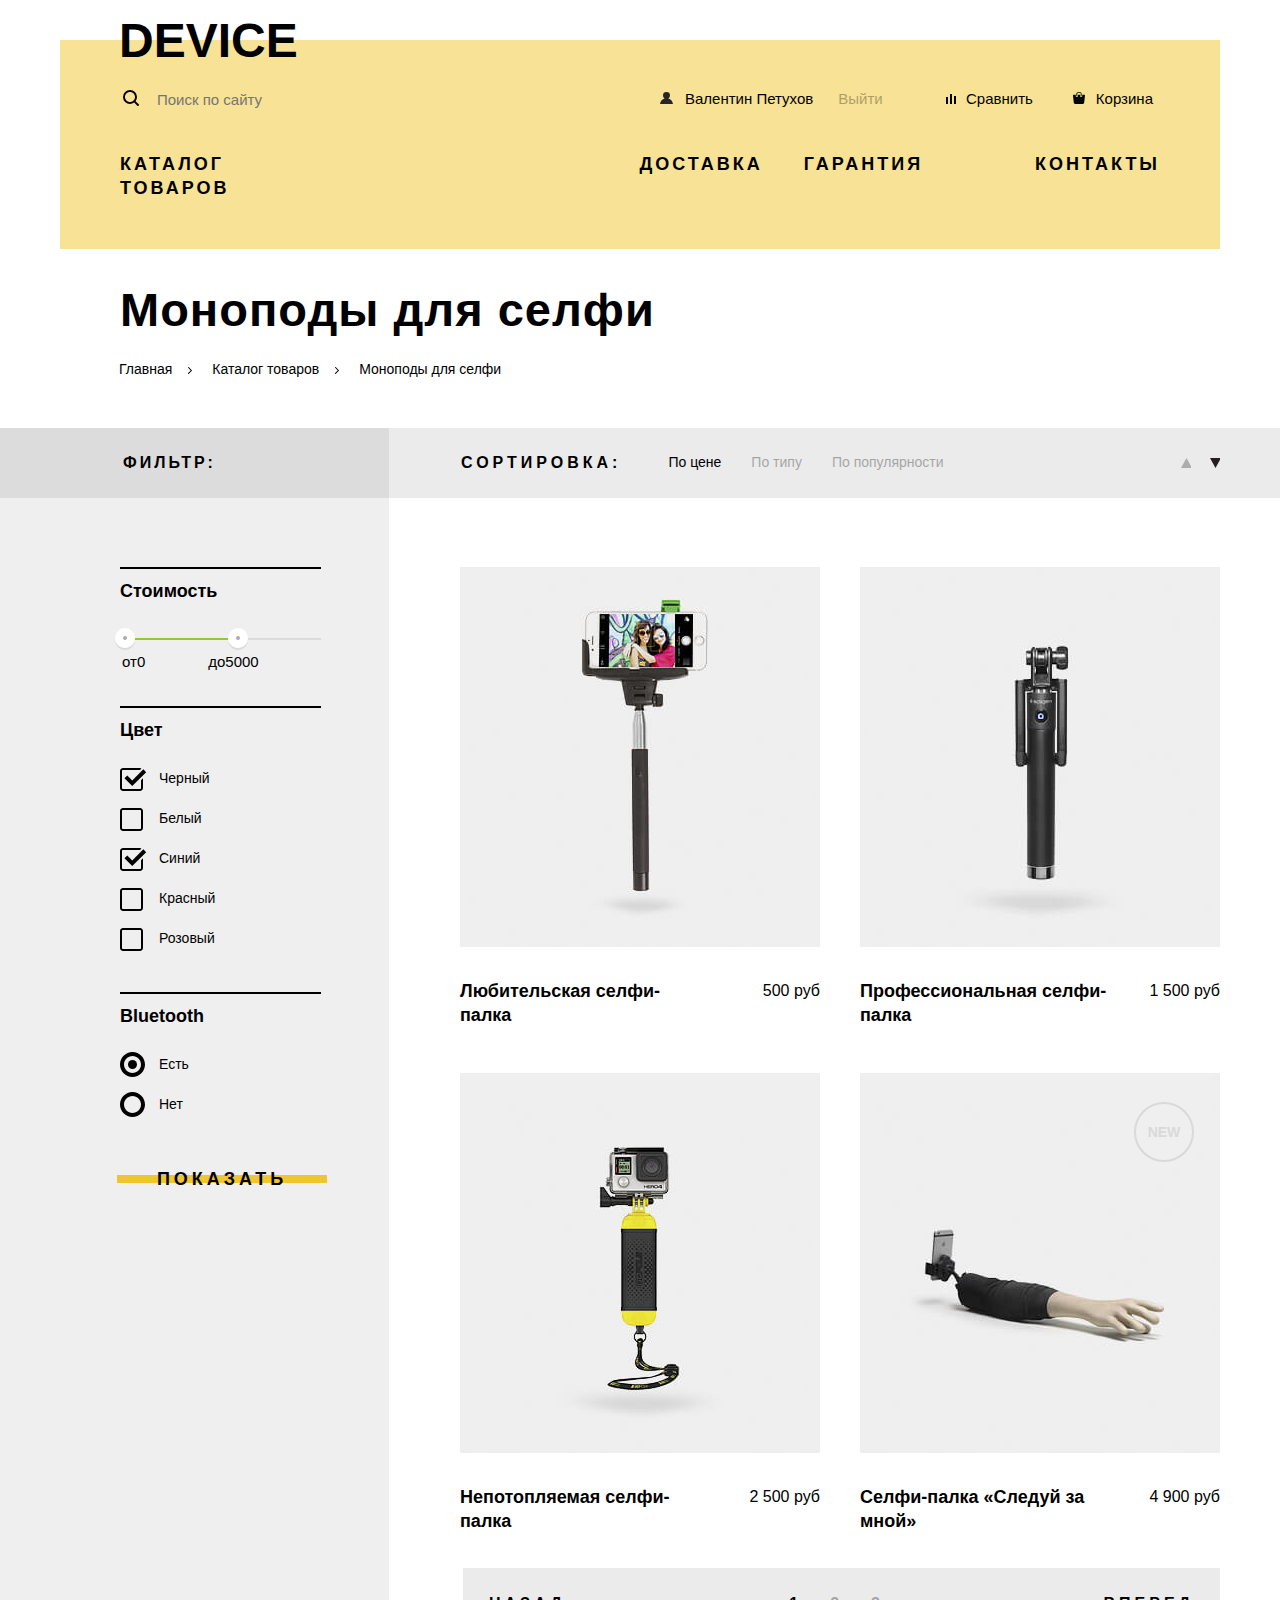
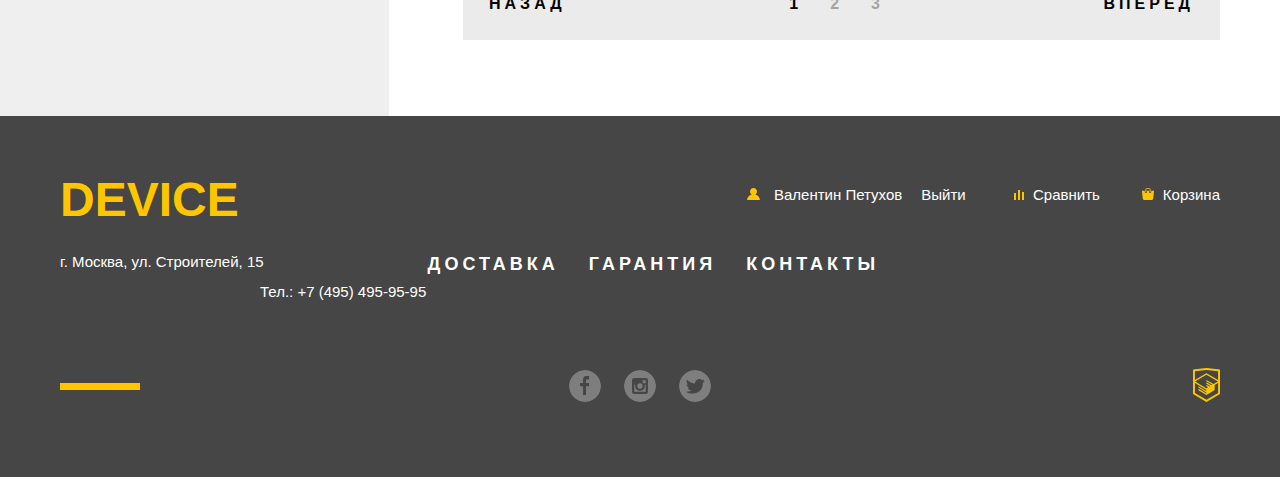
==== commit f67f76e1: "end" ====
--- a/catalog.html
+++ b/catalog.html
@@ -10,23 +10,25 @@
 
 <body>
   <header class="header-page header">
+    <div class="header-page__wrapper header-page__wrapper--catalog">
     <h1 class="visually-hidden">Девайс - интернет магазин гаджетов</h1>
-    <h1 class="header__logo"><a class="header__logo-link" href="#">device</a></h1>
+    <h1 class="header__logo"><a class="header__logo-link" href="index.html">device</a></h1>
     <nav class="header__nav">
       <div class="header__user-row">
-        <form class="header__form form" action="https://echo.htmlacademy.ru">
+        <form class="header__form form" tabindex="0" action="https://echo.htmlacademy.ru">
           <input class="form__search" type="search" name="search" placeholder="Поиск по сайту">
+          <button type="submit" tabindex="0" class="form__button">Найти</button>
         </form>
-        <ul class="user-nav">
-          <li class="user-nav__item">Валентин Петухов</li>
-          <li class="user-nav__item"><a class="user-nav__link" href="">Выйти</a></li>
-        </ul>
-        <div class="header__compare compare"><a class="compare__link" href="#">Сравнить</a></div>
-        <div class="header__basked basked"><a class="basked__link" href="#">Корзина</a></div>
+        <ul class="user-nav user-nav--catalog">
+          <li class="user-nav__item"><a class="user-nav__link user-nav__link--top-user-img" href="#">Валентин Петухов</a></li>
+          <li class="user-nav__item"><a class="user-nav__link user-nav__link--exit" href="">Выйти</a></li>
+        </ul>
+        <div class="header__compare compare compare-catalog"><a class="compare__link compare__link--top-img" href="#">Сравнить</a></div>
+        <div class="header__basked basked"><a class="basked__link basked__link--top-img" href="#">Корзина</a></div>
       </div>
       <div class="header__main-row">
         <ul class="main-menu main-menu--left">
-          <li class="main-menu__item"><a class="main-menu__link" href="#">Каталог товаров</a>
+          <li class="main-menu__item main-menu__item--catalog"><a class="main-menu__link" href="#">Каталог товаров</a>
             <div class="catalog-list__wrapper">
               <ul class="catalog-list">
                 <li class="catalog-list__item"><a class="catalog-list__link" href="#">Виртуальная реальность</a></li>
@@ -44,27 +46,48 @@
           </li>
         </ul>
         <ul class="main-menu main-menu--right">
-          <li class="main-menu__item"><a class="main-menu__link" href="#">Доставка</a></li>
-          <li class="main-menu__item"><a class="main-menu__link" href="#">Гарантия</a></li>
-          <li class="main-menu__item"><a class="main-menu__link" href="#">Контакты</a></li>
+          <li class="main-menu__item second-item"><a class="main-menu__link" href="#">Доставка</a></li>
+          <li class="main-menu__item second-item"><a class="main-menu__link" href="#">Гарантия</a></li>
+          <li class="main-menu__item second-item"><a class="main-menu__link" href="#">Контакты</a></li>
         </ul>
       </div>
     </nav>
+  </div>
   </header>
   <main class="main-page container">
     <section class="breadcrumbs">
-      <h1 class="breadcrumbs__title title">Моноподы для селфи</h1>
+      <h1 tabindex="0" class="breadcrumbs__title title">Моноподы для селфи</h1>
       <ul class="breadcrumbs-list">
         <li class="breadcrumbs-list__item"><a class="breadcrumbs__link" href="#">Главная</a></li>
         <li class="breadcrumbs-list__item"><a class="breadcrumbs__link" href="#">Каталог товаров</a></li>
         <li class="breadcrumbs-list__item">Моноподы для селфи</li>
       </ul>
     </section>
+<div class="title-bar">
+  <div class="title-bar__wrapper">
+<h3 tabindex="0" class="container-filter__title filter__title">Фильтр:</h3>
+<div class="goods__filter-wrapper filter">
+        <h3 tabindex="0" class="filter__title">Сортировка:</h3>
+        <ul class="filter__list">
+          <li class="filter__item filter__item--press"><a class="filter__link" href="#">По цене</a></li>
+          <li class="filter__item"><a class="filter__link" href="#">По типу</a></li>
+          <li class="filter__item"><a class="filter__link" href="#">По популярности</a></li>
+        </ul>
+        <ul class="arrow__list">
+          <li class="arrow__item"><a class="arrow__link arrow__link--up" href="#"><span class="visually-hidden">up</span></a></li>
+          <li class="arrow__item"><a class="arrow__link arrow__link--down" href="#"><span class="visually-hidden">down</span></a></li>
+        </ul>
+      </div>
+      </div>
+</div>
+<div class="container__wrapper-bg">
+  <div class="container__wrapper">
+    
+  
     <aside class="container-filter">
-      <h3 class="container-filter__title filter__title">Фильтр:</h3>
       <form class="container-filter__form filter-form" method="get" action="https://echo.htmlacademy.ru">
         <fieldset class="fieldset-frame">
-          <legend class="legend-title">Стоимость</legend>
+          <legend tabindex="0" class="legend-title">Стоимость</legend>
           <div class="filter-form__range">
             <div class="range-scale">
               <span class="range-scale__left"></span>
@@ -80,34 +103,34 @@
           </div>
         </fieldset>
         <fieldset class="fieldset-frame">
-          <legend class="legend-title">Цвет</legend>
+          <legend tabindex="0" class="legend-title">Цвет</legend>
           <ul class="filter-form__checkbox checkbox-list filter-form__list">
             <li class="checkbox-list__item filter-form__item">
-              <label>
+              <label tabindex="0">
                 <input class="visually-hidden filter-input filter-input-checkbox" type="checkbox" name="bosch" checked />
                 <span class="checkbox-list__indicator"></span> Черный
               </label>
             </li>
             <li class="checkbox-list__item filter-form__item">
-              <label>
+              <label tabindex="0">
                 <input class="visually-hidden filter-input filter-input-checkbox" type="checkbox" name="interskol" />
                 <span class="checkbox-list__indicator"></span> Белый
               </label>
             </li>
             <li class="checkbox-list__item filter-form__item">
-              <label>
+              <label tabindex="0">
                 <input class="visually-hidden filter-input filter-input-checkbox" type="checkbox" name="makita" checked />
                 <span class="checkbox-list__indicator"></span> Синий
               </label>
             </li>
             <li class="checkbox-list__item filter-form__item">
-              <label>
+              <label tabindex="0">
                 <input class="visually-hidden filter-input filter-input-checkbox" type="checkbox" name="dewalt" />
                 <span class="checkbox-list__indicator"></span> Красный
               </label>
             </li>
             <li class="checkbox-list__item filter-form__item">
-              <label>
+              <label tabindex="0">
                 <input class="visually-hidden filter-input filter-input-checkbox" type="checkbox" name="hitachi" />
                 <span class="checkbox-list__indicator"></span> Розовый
               </label>
@@ -135,80 +158,99 @@
       </form>
     </aside>
     <section class="goods">
-      <div class="goods__filter-wrapper filter">
-        <h3 class="filter__title">Сортировка:</h3>
-        <ul class="filter__list">
-          <li class="filter__item filter__item--press"><a class="filter__link" href="#">По цене</a></li>
-          <li class="filter__item"><a class="filter__link" href="#">По типу</a></li>
-          <li class="filter__item"><a class="filter__link" href="#">По популярности</a></li>
-        </ul>
-        <ul class="arrow__list">
-          <li class="arrow__item arrow__item--up"><a class="arrow__link" href="#"><span class="visually-hidden">up</span></a></li>
-          <li class="arrow__item arrow__item--down"><a class="arrow__link" href="#"><span class="visually-hidden">down</span></a></li>
-        </ul>
-      </div>
+      
       <ul class="goods__list">
-        <li class="goods__item">
-          <img src="img/item-1.jpg" width="360" height="380" alt="Селфи-палка с телефоном">
-          <h3 class="goods__title">Любительская селфи-палка</h3>
-          <span class="goods__price">500 руб</span>
-        </li>
-        <li class="goods__item">
-          <img src="img/item-2.jpg" width="360" height="380" alt="Селфи-палка">
-          <h3 class="goods__title">Профессиональная селфи-палка </h3>
-          <span class="goods__price">1500 руб</span>
-        </li>
-        <li class="goods__item">
-          <img src="img/item-3.jpg" width="360" height="380" alt="Селфи-палка с фотокамерой">
-          <h3 class="goods__title">Непотопляемая селфи-палка</h3>
-          <span class="goods__price">2500 руб</span>
-        </li>
-        <li class="goods__item">
-          <img src="img/item-4.jpg" width="360" height="380" alt="Селфи-палка в виде руки">
-          <h3 class="goods__title">Селфи-палка «Следуй за мной»</h3>
-          <span class="goods__price">4900 руб</span>
-        </li>
-      </ul>
-      <div class="goods__nav-wrapper pagination">
-        <button class="pagination__button pagination__button--left" type="button">Назад</button>
-        <ul class="pagination__list">
-          <li class="pagination__item"><a class="pagination__link" href="#">1</a></li>
-          <li class="pagination__item"><a class="pagination__link" href="#">2</a></li>
-          <li class="pagination__item"><a class="pagination__link" href="#">3</a></li>
-        </ul>
+  <li tabindex="0" class="goods__item">
+
+    <img class="goods__img" src="img/item-1.jpg" width="360" height="380" alt="Селфи-палка с телефоном">
+
+    <div class="goods__buy">
+        <a href="#" class="goods__buy-link button">в корзину</a>
+        <a href="#" class="goods__buy-bookmark">Добавить к сравнению</a>
+    </div>
+
+    <div class="goods__wrapper">
+      <h3 class="goods__title">Любительская селфи-палка</h3>
+      <span class="goods__price">500 руб</span>
+    </div>
+  </li>
+  <li tabindex="0" class="goods__item">
+    <img tabindex="0" class="goods__img" src="img/item-2.jpg" width="360" height="380" alt="Селфи-палка">
+    <div class="goods__buy">
+        <a tabindex="0" href="#" class="goods__buy-link button">в корзину</a>
+        <a tabindex="0" href="#" class="goods__buy-bookmark">Добавить к сравнению</a>
+    </div>
+    <div class="goods__wrapper">
+      <h3 tabindex="0" class="goods__title">Профессиональная селфи-палка </h3>
+      <span tabindex="0" class="goods__price">1 500 руб</span></div>
+  </li>
+  <li tabindex="0" class="goods__item">
+    <img tabindex="0" class="goods__img" src="img/item-3.jpg" width="360" height="380" alt="Селфи-палка с фотокамерой">
+    <div class="goods__buy">
+        <a tabindex="0" href="#" class="goods__buy-link button">в корзину</a>
+        <a tabindex="0" href="#" class="goods__buy-bookmark">Добавить к сравнению</a>
+    </div>
+    <div class="goods__wrapper">
+      <h3 tabindex="0" class="goods__title">Непотопляемая селфи-палка</h3>
+      <span tabindex="0" class="goods__price">2 500 руб</span></div>
+  </li>
+  <li tabindex="0" class="goods__item">
+    <img tabindex="0" class="goods__img" src="img/item-4.jpg" width="360" height="380" alt="Селфи-палка в виде руки">
+    <div class="goods__buy">
+        <a tabindex="0" href="#" class="goods__buy-link button">в корзину</a>
+        <a tabindex="0" href="#" class="goods__buy-bookmark">Добавить к сравнению</a>
+    </div>
+    <div class="goods__wrapper">
+      <h3 tabindex="0" class="goods__title goods__title--new">Селфи-палка «Следуй за мной»</h3>
+      <span tabindex="0" class="goods__price">4 900 руб</span></div>
+  </li>
+</ul>
+<div class="goods__nav-wrapper pagination">
+  <button class="pagination__button pagination__button--left" type="button">Назад</button>
+  <ul class="pagination__list">
+    <li class="pagination__item">1</li>
+    <li class="pagination__item"><a class="pagination__link" href="#">2</a></li>
+    <li class="pagination__item"><a class="pagination__link" href="#">3</a></li>
+  </ul>
+
         <button class="pagination__button pagination__button--right" type="button">Вперед</button>
       </div>
     </section>
+    </div>
+</div>
   </main>
   <footer class="footer-page footer">
+    <div class="footer__wrapper">
     <div class="footer__top-wrapper">
       <h1 class="footer__logo"><a class="footer__logo-link" href="#">device</a></h1>
       <div class="footer__user-row">
-        <ul class="user-nav">
-          <li class="user-nav__item">Валентин Петухов</li>
-          <li class="user-nav__item"><a class="user-nav__link" href="#">Выйти</a></li>
-        </ul>
-        <div class="footer__compare compare"><a class="compare__link" href="#">Сравнить</a></div>
-        <div class="footer__basked basked"><a class="basked__link" href="#">Корзина</a></div>
+        <ul class="user-nav user-nav--footer">
+          <li class="user-nav__item"><a class="user-nav__link user-nav__link--footer" href="#">Валентин Петухов</a></li>
+          <li class="user-nav__item"><a class="user-nav__link user-nav__link--footer user-nav__link--no-image" href="#">Выйти</a></li>
+        </ul>
+        <div class="footer__compare compare"><a class="compare__link compare__link--footer" href="#">Сравнить</a></div>
+        <div class="footer__basked basked"><a class="basked__link basked__link--footer" href="#">Корзина</a></div>
       </div>
     </div>
     <div class="footer__middle-wrapper">
       <p class="footer__address" aria-label="Адрес">г. Москва, ул. Строителей, 15</p>
       <ul class="footer__nav footer-menu">
-        <li class="footer-menu__item"><a class="footer-menu__link" href="#">Доставка</a></li>
-        <li class="footer-menu__item"><a class="footer-menu__link" href="#">Гарантия</a></li>
-        <li class="footer-menu__item"><a class="footer-menu__link" href="#">Контакты</a></li>
+        <li class="footer-menu__item"><a class="footer-menu__link" href="">Доставка</a></li>
+        <li class="footer-menu__item"><a class="footer-menu__link" href="">Гарантия</a></li>
+        <li class="footer-menu__item"><a class="footer-menu__link" href="">Контакты</a></li>
       </ul>
       <p class="footer__phone" aria-label="Адрес">Тел.: +7 (495) 495-95-95</p>
     </div>
     <div class="footer__bottom-wrapper">
+      <div class="footer__row"><span class="visually-hidden">yellow-row</span></div>
       <ul class="footer__social social-list">
-        <li class="social-list__item"><a class="social-list__link" href="#">Фейсбук</a></li>
-        <li class="social-list__item"><a class="social-list__link" href="#">Инстаграм</a></li>
-        <li class="social-list__item"><a class="social-list__link" href="#">Твиттер</a></li>
+        <li class="social-list__item"><a aria-label="Фейсбук" class="social-list__link social-list__link--fb" href=""><span class="visually-hidden">Фейсбук</span></a></li>
+        <li class="social-list__item"><a aria-label="Инстаграм" class="social-list__link social-list__link--inst" href=""><span class="visually-hidden">Инстаграм</span></a></li>
+        <li class="social-list__item"><a aria-label="Твиттер" class="social-list__link social-list__link--tw" href=""><span class="visually-hidden">Твиттер</span></a></li>
       </ul>
       <a class="footer__academy-logo" href="#"><img class="footer__academy-link" src="img/logo-html.svg" alt="Логотип htmlacademy"></a>
     </div>
+    </div>
   </footer>
 </body>
 
--- a/css/style.css
+++ b/css/style.css
@@ -1,39 +1,51 @@
+@font-face {
+  font-family: 'Gilroy';
+  font-weight: bold;
+  font-style: normal;
+  src: local('Gilroy ExtraBold'), local('Gilroy-ExtraBold'),
+  url('../fonts/gilroyextrabold.woff2') format('woff2'),
+  url('../fonts/gilroyextrabold.woff') format('woff');
+}
+
+@font-face {
+  font-family: 'Gilroy';
+  font-weight: normal;
+  font-style: normal;
+  src: local('Gilroy Light'), local('Gilroy-Light'),
+  url('../fonts/gilroylight.woff2') format('woff2'),
+  url('../fonts/gilroylight.woff') format('woff');
+}
+
+@font-face {
+  font-family: 'Open Sans';
+  font-weight: normal;
+  font-style: normal;
+  src: local('Open Sans Regular'), local('OpenSans-Regular'),
+  url('../fonts/opensans.woff2') format('woff2'),
+  url('../fonts/opensans.woff') format('woff');
+}
+
+@font-face {
+  font-family: 'Open Sans';
+  font-weight: lighter;
+  font-style: normal;
+  src: local('Open Sans Light'), local('OpenSans-Light'),
+  url('../fonts/opensanslight.woff2') format('woff2'),
+  url('../fonts/opensanslight.woff') format('woff');
+}
+
+
 body {
   padding: 0;
   margin: 0;
-  font-family: "gilroylight", "Arial", sans-serif;
+  font-family: "Gilroy", "Arial", sans-serif;
+  font-weight: lighter;
   font-size: 15px;
   line-height: 30px;
   color: #000000;
   background-color: #ffffff;
   min-width: 1200px;
-}
-
-@font-face {
-    font-family: 'open_sanslight';
-    src: url('../fonts/opensans-light-webfont.woff2') format('woff2'),
-         url('../fonts/opensans-light-webfont.woff') format('woff');
-    font-weight: normal;
-    font-style: normal;
-
-}
-
-@font-face {
-    font-family: 'gilroyextrabold';
-    src: url('../fonts/gilroyextrabold-webfont.woff2') format('woff2'),
-         url('../fonts/gilroyextrabold-webfont.woff') format('woff');
-    font-weight: normal;
-    font-style: normal;
-
-}
-
-@font-face {
-    font-family: 'gilroylight';
-    src: url('../fonts/gilroylight-webfont.woff2') format('woff2'),
-         url('../fonts/gilroylight-webfont.woff') format('woff');
-    font-weight: normal;
-    font-style: normal;
-
+  /* position:  relative; */
 }
 
 .visually-hidden {
@@ -49,13 +61,27 @@
 }
 
 .header-page {
-	background-color: #f7e296;
+	/*background-color: #f7e296;*/
+	width: 1160px;
+	padding: 0 20px;
+	margin: 0 auto;
+}
+
+.header-page__wrapper {
+	 padding: 17px 60px 44px;
+	 background-image: -webkit-linear-gradient(#fff 0%, #fff 40px, #f7e296 40px);
+	 background-image: -o-linear-gradient(#fff 0%, #fff 40px, #f7e296 40px);
+	 background-image: linear-gradient(#fff 0%, #fff 40px, #f7e296 40px);
+}
+
+.header-page__wrapper--catalog {
+	padding: 17px 60px 49px;
 }
 
 .header__logo {
-	margin: 0;
-	padding: 0;
-	font-family: "Gilroy", "Arial", sans-serif;
+	margin: 0px 0 19px -1px;
+	padding: 0;
+	font-weight: bold;
 	font-size: 48px;
 	line-height: 48px;
 	text-transform: uppercase;
@@ -65,132 +91,783 @@
 	color: #000000;
 }
 
+.header__logo-link:hover,
+.header__logo-link:focus {
+	opacity: 0.6;
+}
+
+.header__logo-link:active {
+	opacity: 0.3;
+}
+
+.header__user-row {
+	display: flex;
+	/* flex-wrap: wrap; */
+	/* flex-direction:  row-reverse; */
+	margin: 0 0 19px 0;
+}
+.form__search {
+	border: none;
+	background-color: #f7e296;
+	position: relative;
+	/* padding: 0 0 0 30px; */
+}
+
+.form__search::before {
+	content: "";
+	display: block;
+	position: absolute;
+	width: 16px;
+	height: 16px;
+	background-image: url("../img/search.svg");
+	background-color: black;
+	left: 0;
+} 
+
+.header__form {
+	width: 445px;
+	min-height: 49px;
+	display: flex;
+}
+
+.form__search {
+  border: none;
+  padding-left: 37px;
+  padding-bottom: 19px;
+  background-color: #f7e296;
+  background-image: url("../img/search.svg");
+  background-repeat: no-repeat;
+  background-position: 3px 6px;
+  position: relative;
+  cursor: pointer;
+  width: 100%;
+}
+
+.form:focus > .form__search {
+border-bottom: 2px solid black;
+	transition: all ease 1s;
+	width: 81%;
+}
+
+.form:focus  .form__button {
+	visibility: visible;
+	cursor: pointer;
+	display: block;
+}
+
+.form__search:focus + .form__button {
+	visibility: visible;
+	cursor: pointer;
+	display: block;
+}
+
+
+.form__button {
+	padding: 0;
+	margin: 0 0 0 auto;
+	font-family: "Open Sans", "Arial", sans-serif;
+	font-weight: lighter;
+	padding: 13px 19px;
+	border: 2px solid #000000;
+	background-color: #f7e296;
+	visibility: hidden;
+}
+
+.form__button:focus,
+.form__button:hover {
+	background-color: #000000;
+	color: #ffffff;
+}
+
+.form__button:focus {
+	background-color: red;
+}
+
+.form__button:active {
+	background-color: #000000;
+	color: rgba(255, 255, 255, 0.3);
+	visibility: visible;
+}
+
 .user-nav {
-	margin: 0;
+	margin: 0px 28px 0 95px;
+	width: 250px;
 	padding: 0;
 	list-style: none;
+	display:  flex;
+	flex-wrap:  wrap;
+}
+
+.user-nav--catalog {
+	margin: 0px 28px 0 95px;
+	width: 250px;
+	/* border:  1px solid; */
+}
+
+.user-nav__item {
+	position: relative;
 }
 
 .user-nav__link {
 	color: #000000;
+	padding: 0 0 0 25px;
+}
+
+.user-nav__link--exit {
+	opacity: 0.3;
+	padding: 0;
+	margin: 0 0 0 25px
+}
+
+.user-nav__link:hover,
+.user-nav__link:focus,
+.compare__link:hover,
+.compare__link:focus,
+.basked__link:hover,
+.basked__link:focus {
+	opacity: 0.6;
+}
+
+.user-nav__link:active,
+.compare__link:active,
+.basked__link:active {
+	opacity: 0.3;
+}
+
+.user-nav__link--top-user-img::before {
+	content: "";
+	display: block;
+	position: absolute;
+	width: 13px;
+	height: 12px;
+	background-image: url("../img/user.svg");
+	top: 8px;
+	left: 0px;
+}
+
+.compare {
+	margin: 0 35px 0 0;
+	min-width: 93px;
+	position: relative;
+}
+
+.compare-catalog {
+	/* margin: 0px 0 0 83px; */
+}
+
+.basked {
+	/* margin: 0 0 0 36px; */
+	position: relative;
 }
 
 .compare__link,
 .basked__link {
 	color: #000000;
+	padding: 0 0 0 28px;
+}
+
+.compare__link--top-img::before {
+	content: "";
+	display: block;
+	position: absolute;
+	width: 10px;
+	height: 10px;
+	background-image: url("../img/compare.svg");
+	top: 10px;
+	left: 8px;
+}
+
+.basked__link--top-img::before {
+	content: "";
+	display: block;
+	position: absolute;
+	width: 12px;
+	height: 12px;
+	background-image: url("../img/cart.svg");
+	top: 8px;
+	left: 5px;
+}
+
+.header__main-row {
+	display: flex;
+	position: relative;
 }
 
 .main-menu {
 	margin: 0;
 	padding: 0;
+	list-style: none;
+	width: auto;
+}
+
+.catalog-list__wrapper {
+	display: flex;
+	flex-wrap: wrap;
+	position: absolute;
+	background-color: #f7e296;
+	margin: 0 0 0 -60px;
+	padding-bottom: 44px;
+	padding-top: 10px;
+	width: 1160px;
+	visibility: hidden;
+	box-sizing: border-box;
+	z-index:  5;
+}
+
+.main-menu li:hover > .catalog-list__wrapper {
+	visibility: visible;
 }
 
 .main-menu__item {
-	font-family: "gilroyextrabold", "Arial", sans-serif;
+	/* margin: 0 40px 0 0; */
+	font-weight: bold;
 	font-size: 18px;
 	line-height: 24px;
 	text-transform: uppercase;
 	font-weight: extrabold;
+	letter-spacing: 3px;
+	/* width: 270px; */
+	/* border: 1px solid; */
+	/* width:  auto; */
+	/* border: 1px solid black; */
+}
+
+
+.main-menu__item:nth-child(2) {
+	margin: 0 112px 0 0;
+}
+
+.second-item:first-child {
+	margin: 0px 41px 0 0;
 }
 
 .main-menu__link {
 	color: #000000;
+	/* padding: 0 32px 0 0; */
+	position: relative;
+}
+
+.main-menu__link--cross {
+	 /* padding: 0 32px 0 0; */
+}
+
+
+.main-menu__link--cross::before,
+.main-menu__link--cross::after {
+	content: "";
+	display: block;
+	position: absolute;
+	width: 16px;
+	height: 2px;
+	background-color: #000000;
+	opacity: 0.3;
+	right: -19px;
+	top: 9px;
+}
+
+.main-menu__link--cross::after {
+	transform: rotate(90deg);
+}
+
+.main-menu__link:hover,
+.main-menu__link:focus,
+.catalog-list__link:hover,
+.catalog-list__link:focus {
+	opacity: 0.6;
+}
+
+.main-menu__link:active,
+.catalog-list__link:active {
+	opacity: 0.3;
+}
+
+.main-menu--right {
+	margin: 0 0 0 330px;
+	display: flex;
 }
 
 .catalog-list {
 	margin: 0;
 	padding: 0;
 	list-style: none;
+	width: 200px;
+}
+
+.catalog-list:nth-child(1) {
+	margin: 0 0 0 60px;
 }
 
 .catalog-list__item {
-	font-family: "gilroyextrabold", "Arial", sans-serif;
+	font-weight: normal;
 	font-size: 15px;
 	line-height: 36px;
 	text-transform: none;
+	letter-spacing: 0;
 }
 
 .catalog-list__link {
 	color: #000000;
 }
 
+.slider {
+	width: 1160px;
+	margin: 0 auto 106px auto;
+	background-image: -webkit-linear-gradient(#f7e296 120px, #fff 120px, #fff);
+    background-image: -o-linear-gradient(#f7e296 120px, #fff 120px, #fff);
+    background-image: linear-gradient(#f7e296 120px, #fff 120px, #fff);
+}
+
+.slider-list__toggle {
+	display: none;
+}
+
+.slider-list__item {
+	width: 1160px;
+	display: flex;
+}
+
+.slider-list__image {
+	margin: 9px 125px 0 90px;
+}
+
+.slider-list__wrapper {
+	position: relative;
+	/* border:  1px solid; */
+	display:  flex;
+	flex-wrap:  wrap;
+	/* min-height: 488px; */
+}
+
+.slider__radio-wrapper {
+	margin: 7px 0 0 180px;
+	/* border:  1px solid; */
+	width: 80px;
+}
+
+.slider__radio-toggler {
+	margin:0 10px 0 0;
+}
+
+.slider__radio-toggler:last-child {
+	margin: 0;
+}
+
+.slider__radio-toggler::before {
+	content: "";
+	display: block;
+	position: absolute;
+	width: 23px;
+	height: 23px;
+	background-image: url(../img/slider-button-empty.svg);
+}
+
 .slider-list__number {
-	font-family: "gilroyextrabold", "Arial", sans-serif;
+	position: absolute;
+	font-weight: bold;
 	font-size: 179.2px;
 	line-height: 179.2px;
+	top: -5px;
+	right: 49px;
+	z-index: 0;
+	color: #ffffff;
+	/*position: relative;*/
+}
+
+.slider-list__wrapper::before {
+	content: "";
+	display: block;
+	position: absolute;
+	width: 100px;
+	height: 7px;
+	top: 46px;
+	left: 1px;
+	background-color: #ffffff;
 }
 
 .slider-list__title {
-	margin: 0;
-	padding: 0;
-	font-family: "gilroyextrabold", "Arial", sans-serif;
+	margin: 88px 0 16px 0px;
+	padding: 0;
+	font-weight: bold;
 	font-size: 47px;
 	line-height: 56px;
+	z-index: 4;
+	letter-spacing: 1px;
 }
 
 .slider-list__description {
-	margin: 0;
-	padding: 0;
+	font-family: "Open Sans", "Arial", sans-serif;
+	font-weight: lighter;
+	margin: 0 0 39px 0;
+	width: 485px;
+	/*border: 1px solid black;*/
+	padding: 0;
+	/* display:  block; */
 	color: #464646;
 }
 
+.slider-list__link {
+	display: inline-block;
+	margin: 0 0 45px 0;
+}
+
+.slider__radio-list {
+	position: relative;
+	margin: 15px 0 0 180px;
+	height: 30px;
+	padding:  0;
+	display:  flex;
+	flex-wrap: wrap;
+	list-style: none;
+}
+
+.slider__radio-item {
+	margin: 0px 33px 0 0px;
+}
+
+.filter-input {
+	margin-left: 10px;
+}
+
+.slider__radio-list input[type="radio"] + .radio-indicator {
+  content: "";
+  width: 12px;
+  height: 12px;
+  position: absolute;
+  background-image: url(../img/slider-button-empty.svg);
+  background-repeat: no-repeat;
+}
+
+.slider__radio-list input[type="radio"]:checked + .radio-indicator {
+  content: "";
+  width: 12px;
+  height: 12px;
+  position: absolute;
+  background-image: url(../img/slider-button.svg);
+  background-repeat: no-repeat;
+}
+
 .button {
-	font-family: "gilroyextrabold", "Arial", sans-serif;
+	font-weight: bold;
 	font-size: 18px;
 	line-height: 24px;
-	background-color: #f0c52e;
 	color: #000000;
 	text-transform: uppercase;
 	font-weight: bold;
+	letter-spacing: 3px;
+	padding: 9px 5px;
+	min-width: 210px;
+	text-align: center;
+	position: relative;
+	z-index: 5;
+	/* margin:  0; */
+}
+
+.button:active {
+	color: rgba(0, 0, 0, 0.3);
+}
+
+.button::before {
+	content: "";
+	width: 100%;
+	height: 8px;
+	display: block;
+	background-color: #f0c52e;
+	vertical-align: center;
+	position:  absolute;
+	 top: 17px; 
+	left: 0;
+	z-index: -1;
+}
+
+.button:hover::before {
+	content: "";
+	width: 100%;
+	height: 40px;
+	display: block;
+	background-color: #f0c52e;
+	vertical-align: center;
+	left: 0;
+	z-index: -1;
+	transition: all 200ms ease-out;
+	top : 0 ;
+  	bottom : 0 ;
+}
+
+.slider-list__options {
+	/* border: 1px solid; */
+	margin:  0;
+	/* padding: 0px 0 0px 0; */
 }
 
 .options__attribute {
-	font-family: "gilroylight", "Arial", sans-serif;
+	/* display:  block; */
 	font-size: 36px;
-	font-size: 48px;
+	/* font-size: 48px; */
+	line-height: 48px;
+	/*width: 140px;*/
+	padding: 0 76px 5px 0;
+	/* margin: 32px 0 0 0; */
 }
 
 .options__property {
 	font-size: 13px;
 	line-height: 20px;
 	color: #464646;
+	/* padding: 0px 0 0 0; */
+}
+
+.category {
+	width: 1160px;
+	padding: 0 20px;
+	margin: 0 auto 141px auto;
 }
 
 .category__list {
 	margin: 0;
 	padding: 0;
 	list-style: none;
-}
+	display: flex;
+	flex-wrap: wrap;
+}
+
+.category__item {
+	margin: 0 40px 0 0;
+}
+
+.category__item:last-child {
+	margin: 0;
+}
+
+.category__square-wrapper {
+	width: 160px;
+	height: 160px;
+	margin: 0 0 33px 0;
+	background-color: #f7e296;
+	display: flex;
+	justify-content: center;
+	align-items: center;
+}
+
+.category__link:hover > .category__square-wrapper,
+.category__link:focus > .category__square-wrapper {
+	background-color: #f0c52e;
+	transition: 1s;
+}
+
+.category__link:active > .category__square-wrapper {
+	background-color: #f0c52e;
+}
+
+.category__image--bottom {
+	align-self: flex-end;
+}
+
+.category__link:active > .category__title {
+	opacity: 0.3;
+}
+
+.category__link:active > .category__square-wrapper .category__image {
+	opacity: 0.3;
+}
+
+/*.category__image:active {
+	opacity: 0.3;
+}*/
 
 .category__title {
 	margin: 0;
 	padding: 0;
-	font-family: "gilroyextrabold", "Arial", sans-serif;
+	width: 160px;
+	font-weight: bold;
 	font-size: 18px;
 	line-height: 24px; 
+	color: #000000;
+}
+
+.category__title--modif {
+	width: 125px;
+}
+
+.offers {
+    background-image: -webkit-linear-gradient(#fff, #fff 100px, #e5e5e5 100px);
+    background-image: -o-linear-gradient(#fff, #fff 100px, #e5e5e5 100px);
+    background-image: linear-gradient(#fff, #fff 40px, #e5e5e5 40px);
+}
+
+.offers__wrapper {
+	width: 1160px;
+	padding: 0 20px;
+	margin: 30px auto 0 auto;
+	display: flex;
 }
 
 .offers__list {
-	margin: 0;
-	padding: 0;
+	margin: 0 0 46px 0;
+	padding: 20px 0 70px 0;
 	list-style: none;
+	position: relative;
+	width: 20%;
+}
+
+.offers__list::before {
+	content: "";
+	display: block;
+	position: absolute;
+	width: 7px;
+	height: 113%;
+	background-color: black;
+	right: -53px;
+	top: -60px;
 }
 
 .offers__item {
-	font-family: "gilroyextrabold", "Arial", sans-serif;
+	margin: 0 0 22px 0;
+	font-weight: bold;
 	font-size: 18px;
 	line-height: 24px;
 	text-transform: uppercase;
+	width: 121%;
 }
 
 .offers__link {
 	color: #000000;
+	width: 160px;
+	display: block;
+	min-width: 150px;
+	padding: 9px 0px;
+}
+
+.delivery-btn:checked ~ .offers__list .offers__link--delivery,
+.guaranty-btn:checked ~ .offers__list .offers__link--guaranty,
+.credit-btn:checked ~ .offers__list .offers__link--credit {
+ 	color: #f0c52e;
+	background-color: black;
+}
+
+.delivery-btn:checked ~ .offers__list .offers__item--delivery,
+.guaranty-btn:checked ~ .offers__list .offers__item--guaranty,
+.credit-btn:checked ~ .offers__list .offers__item--credit {
+ 	color: #f0c52e;
+	background-color: black;
+}
+
+.delivery-btn:checked ~ .offers__list .button::before,
+.guaranty-btn:checked ~ .offers__list .button::before,
+.credit-btn:checked ~ .offers__list .button::before {
+	background-color: #f0c52e;
+}
+
+.delivery-btn:checked ~ .offers__list .offers__link--delivery::before,
+.guaranty-btn:checked ~ .offers__list .offers__link--guaranty::before,
+.credit-btn:checked ~ .offers__list .offers__link--credit::before {
+	display: none;
+}
+
+.offers__link:active {
+	color: #f0c52e;
+}
+
+.delivery-btn:checked ~ .offers__description[title^="доставка"] {
+  display: block;
+}
+.guaranty-btn:checked ~ .offers__description[title^="гарантия"] {
+  display: block;
+}
+.credit-btn:checked ~ .offers__description[title^="кредит"] {
+  display: block;
+}
+
+ .offers__description {
+ 	display: none;
+ }
+
+.offers__link--delivery::before,
+.offers__link--guaranty::before,
+.offers__link--credit::before {
+	content: "";
+	width: 100%;
+	height: 8px;
+	display: block;
+	background-color: #f0c52e;
+	vertical-align: center;
+	position:  absolute;
+	 top: 17px; 
+	left: 0;
+	z-index: -1;
+}
+
+.offers__link--delivery:hover::before,
+.offers__link--guaranty:hover::before,
+.offers__link--credit:hover::before {
+	content: "";
+	width: 100%;
+	height: 40px;
+	display: block;
+	background-color: #f0c52e;
+	vertical-align: center;
+	left: 0;
+	z-index: -1;
+	transition: all 200ms ease-out;
+	top : 0;
+	bottom : 0;
+}
+
+
+.offers__link--delivery:active::before,
+.offers__link--guaranty:active::before,
+.offers__link--credit:active::before {
+	color: #f0c52e;
+	background-color: none;
+	display: none;
+
+}
+
+.offers__item:active ~ .offers__link--delivery::before {
+	display: none;
+	background-color: black;
+	z-index: -1;
+}
+
+.offers__item:active {
+	background-color: black;
+	z-index: 1900;
+}
+
+
+.offers__description {
+	width: 800px;
+	margin: 0 0 0 117px;
+	padding: 15px 0 0 0;
+	/* border:  1px solid; */
+}
+
+.delivery {
+	background-image: url(../img/delivery.svg);
+	background-repeat: no-repeat;
+	background-position: 91.7% 16.1%;
+}
+
+.guaranty {
+	background-image: url(../img/warranty.svg);
+	background-repeat: no-repeat;
+	background-position: 91.7% 16.1%;
+}
+
+.credit {
+	background-image: url(../img/credit.svg);
+	background-repeat: no-repeat;
+	background-position: 91.7% 16.1%;
+}
+
+.offers__specification {
+	width: 430px;
+	margin: 0 0 0 51px;
 }
 
 .title {
-	margin: 0;
-	padding: 0;
-	font-family: "gilroyextrabold", "Arial", sans-serif;
+	margin: -2px 0 32px 52px;
+	padding: 0;
+	font-weight: bold;
 	font-size: 47px;
 	line-height: 48px;
 }
@@ -201,20 +878,146 @@
 	color: #464646;
 }
 
+.logotype {
+	width: 1160px;
+	padding: 0 20px;
+	margin: 0 auto;
+}
+
 .logotype__list {
-	margin: 0;
+	margin: 94px auto 83px auto;
 	padding: 0;
 	list-style: none;
+	display: flex;
+	flex-wrap: wrap;
+	justify-content: space-between;
+	/*border: 1px solid black;*/
+	/* width: 1060px; */
+	position: relative;
+}
+
+.logotype__item {
+	/*border: 1px solid black;*/
+}
+
+.logotype__item--dji {
+	background-image: url(../img/logo-1-grey.png);
+}
+
+.logotype__item--spgadgets {
+	background-image: url(../img/logo-2-grey.png);
+}
+
+.logotype__item--gopro {
+	background-image: url(../img/logo-3-grey.png);
+}
+
+.logotype__item--vive {
+	background-image: url(../img/logo-4-grey.png);
+}
+
+.logotype__img {
+	opacity: 0;
+}
+
+.logotype__img:hover {
+	opacity: 1;
+	transition: 1s;
+}
+
+.information-wrapper {
+	width: 1160px;
+	padding: 0 20px;
+	margin: 0 auto 85px auto;
+	display: flex;
+	flex-wrap: wrap;
+}
+
+.about-us {
+	width: 477px;
+	/*border: 1px solid black;*/
+}
+
+.about-us__title,
+.contacts__title {
+	padding: 52px 0 0 0;
+	position: relative;
+	margin: 0 0 44px 0;
+}
+
+.about-us__title::before,
+.contacts__title::before {
+	content: "";
+	display: block;
+	position: absolute;
+	width: 80px;
+	height: 7px;
+	background-color: #000000;
+	top: 0;
+}
+
+.about-us__list {
+	list-style: none;
+	padding: 35px 0 0 0;
+	margin: 0 0 61px 0;
+}
+
+.about-us__item {
+	padding: 0 0 0 35px;
+	position: relative;
+	font-weight: bold;
+	line-height: 40px;
+	font-size: 16px;
+}
+
+.about-us__item::before {
+	content: "";
+	position: absolute;
+	display: block;
+	width: 4px;
+	height: 4px;
+	border: 2px solid #e6e6e6;
+	border-radius: 50%;
+	left: 1px;
+	top: 16px;
+}
+
+.about-us__link {
+	margin: 0 0 0 0px;
+	letter-spacing: 4px;
+	padding: 10px 22px;
+}
+
+.contacts {
+	width: 560px;
+	margin: 0 0 0 auto;
+	/*border: 1px solid black;*/
+}
+
+.contacts__map {
+	margin: 38px 0 65px 0;
+}
+
+.contacts__link {
+	margin: 0 0 0 0px;
+	padding: 10px 37px;
+	letter-spacing: 4px;
+}
+
+.description {
+	margin: 0 0 30px 0;
 }
 
 .breadcrumbs-list {
-	margin: 0;
+	margin: 0 0 0 59px;
 	padding: 0;
 	list-style: none;
+	display:  flex;
+	flex-wrap:  wrap;
 }
 
 .breadcrumbs-list__item {
-	margin: 0;
+	margin: 0 20px 0 0;
 	padding: 0;
 	font-size: 14px;
 	line-height: 24px;
@@ -222,28 +1025,158 @@
 
 .breadcrumbs__link {
 	color: #000000;
+	padding: 0 20px 0 0;
+	position: relative;
+}
+
+.breadcrumbs__link::before {
+	content: "";
+	display: block;
+	position: absolute;
+	width: 4px;
+	height: 7px;
+	top: 6px;
+	right: 0;
+	background-image: url(../img/nav-arrow.svg);
+}
+
+.title-bar {
+	  background-image: -webkit-gradient(linear, left top, right top, from(#dcdcdc), color-stop(30%, #dcdcdc), color-stop(30%, #ebebeb), to(#ebebeb));
+	  background-image: -webkit-linear-gradient(left, #dcdcdc, #dcdcdc 30%, #ebebeb 30%, #ebebeb);
+	  background-image: -o-linear-gradient(left, #dcdcdc, #dcdcdc 30%, #ebebeb 30%, #ebebeb);
+	  background-image: linear-gradient(to right, #dcdcdc, #dcdcdc 50%, #ebebeb 50%, #ebebeb);
+}
+ 
+.title-bar__wrapper {
+	width: 1160px;
+	padding: 0 20px;
+	margin: 0 auto;
+	display:  flex;
+	flex-wrap:  wrap;
+}
+
+.goods__filter-wrapper {
+	width: 831px;
+	display: flex;
+	flex-wrap: wrap;
+	/* margin: 0 0 0 20px; */
+	/* padding: 0 0 0 81px; */
+	/* margin: 0 0 0 auto; */
+	background-color: #ebebeb;
+}
+
+.filter__list {
+	display: flex;
+	flex-wrap: wrap;
+	padding: 0;
+	margin: 0;
 }
 
 .filter__title {
 	margin: 0;
-	padding: 0;
+	/* margin-left: 18px; */
+	padding: 23px 0 23px 72px;
 	font-size: 16px;
 	line-height: 24px;
 	text-transform: uppercase;
+	/* border: 1px solid; */
+	/* width:  117px; */
+	letter-spacing: 4px;
+}
+
+.container-filter__title {
+	/* border: 1px solid; */
+	width: 240px;
+	/* display:  block; */
+	/* margin-left: 60px; */
+	/* margin-right:  auto; */
+	letter-spacing: 3px;
+	padding: 23px 26px 23px 63px;
+}
+
+.container-filter {
+	/* border: 1px solid red; */
+	width: 330px;
+	/* display: table-header-group; */
+	/* margin:  0 auto; */
+	/* margin-right:  auto; */
+	/* margin-left:  auto; */
+}
+
+.filter-form {
+	margin: 69px 0 0 60px;
 }
 
 .legend-title {
 	margin: 0;
-	padding: 0;
-	font-family: "gilroyextrabold", "Arial", sans-serif;
+	padding: 12px 0 0 0;
 	font-weight: bold;
 	font-size: 18px;
 	line-height: 24px;
 	border: none;
+	position: relative;
+}
+
+.legend-title::before {
+	content: "";
+	display: block;
+	position: absolute;
+	height: 2px;
+	width: 201px;
+	background-color: black;
+	top: 0;
+}
+
+.filter-form__range {
+	margin: 25px 0 -5px -5px;
+}
+
+.range-scale {
+	/* border: 1px solid black; */
+	width: 210px;
+	height: 19px;
+	display: flex;
+}
+
+.range-scale__left {
+	background-image: url(../img/filter-button.svg); 
+	width: 20px;
+	height: 23px;
+	/*border: 1px solid lime;*/
+	/*display: block;*/
+}
+
+.range-scale__green-line {
+	width: 93px;
+	height: 2px;
+	background-color: #91c92f;
+	margin: 10px 0 0 0;
+}
+
+.range-scale__right {
+	background-image: url(../img/filter-button.svg); 
+	width: 20px;
+	height: 23px;
+}
+
+.range-scale__gray-line {
+	background-color: #dbdbdb;
+	width: 73px;
+	height: 2px;
+	margin: 10px 0 0 0;
+}
+
+.range-amount {
+	display: flex;
+	flex-wrap: wrap;
+}
+
+.range-amount__text:first-child {
+	margin: 0px 63px 0 7px;
 }
 
 .fieldset-frame {
-	margin: 0;
+	margin: 0 0 34px 0;
 	padding: 0;
 	border: none;
 }
@@ -254,100 +1187,411 @@
 }
 
 .filter-form__list {
-	margin: 0;
+	margin: 16px 0 0 0;
 	padding: 0;
 	list-style: none;
 }
 
 .filter-form__item {
-	font-family: "open_sanslight", "Arial", sans-serif;
+	font-family: "Open Sans", "Arial", sans-serif;
 	font-size: 14px;
 	line-height: 40px;
+	padding: 0px 0 0 39px;
+	position: relative;
+}
+
+
+.filter-input-checkbox + .checkbox-list__indicator {
+	width: 23px;
+	height: 23px;
+	position: absolute;
+	/* border: 1px solid; */
+	background-image: url(../img/checkbox-off.svg);
+	display: block;
+	/* background-position: 1% 1%; */
+	left: 0;
+	top: 10px;
+}
+
+.filter-input-checkbox:checked + .checkbox-list__indicator {
+	width: 27px;
+	height: 23px;
+	position: absolute;
+	background-image: url(../img/checkbox-on.svg);
+	display: block;
+	left: 0;
+	top: 10px;
+}
+
+.filter-input-radio + .radio-list__indicator {
+	width: 25px;
+	height: 25px;
+	position: absolute;
+	background-image: url(../img/radio-off.svg);
+	left: 0;
+	top: 8px;
+}
+
+.filter-input-radio:checked + .radio-list__indicator {
+	width: 25px;
+	height: 25px;
+	position: absolute;
+	background-image: url(../img/radio-on.svg);
+	left: 0;
+	top: 8px;
+}
+
+.filter-form__button {
+	border: none;
+	background: none;
+	letter-spacing: 4px;
+	margin: 0 0 0 -3px;
 }
 
 .filter__list {
-	margin: 0;
-	padding: 0;
+	margin: 0 0 0 47px;
+	padding: 25px 0 0 0;
 	list-style: none;
 }
 
 .filter__item {
-	font-family: "open_sanslight", "Arial", sans-serif;
+	font-family: "Open Sans", "Arial", sans-serif;
 	font-size: 14px;
 	line-height: 18px;
+	margin: 0 30px 0 0;
+	opacity: 0.3;
+}
+
+.filter__item--press {
+	opacity: 1;
 }
 
 .filter__link {
 	color: #000000;
+	/* font-size: 14px; */
 }
 
 .arrow__list {
-	margin: 0;
+	margin: 30px 0 0 0;
+	margin-left: auto;
 	padding: 0;
 	list-style: none;
+	display: flex;
+	flex-wrap: wrap;
+	height: 10px;
 }
 
 .arrow__item {
 	width: 10px;
 	height: 10px;
-	background-color: red;
+	margin: 0 19px 0 0;
+}
+
+.arrow__item:last-child {
+	margin: 0;
+}
+
+.arrow__link--up {
+	background-image: url(../img/icon-up-dir.svg);
+	width: 10px;
+	height: 10px;
+	display: block;
+	opacity: 0.3;
+}
+
+.arrow__link--down {
+	background-image: url(../img/icon-down-dir.svg);
+	width: 10px;
+	height: 10px;
+	display: block;
+}
+
+.container__wrapper-bg {
+	  background-image: -webkit-gradient(linear, left top, right top, from(#efefef), color-stop(30%, #efefef), color-stop(30%, #fff), to(#fff));
+	  background-image: -webkit-linear-gradient(left, #efefef, #efefef 50%, #fff 50%, #fff);
+	  background-image: -o-linear-gradient(left, #efefef, #efefef 50%, #fff 50%, #fff);
+	  background-image: linear-gradient(to right, #efefef, #efefef 50%, #fff 50%, #fff);
+}
+
+.container__wrapper {
+	width: 1160px;
+	padding: 0 20px;
+	margin: 0 auto;
+	display: flex;
+}
+
+.goods {
+	background-color: white;
+	/* margin-left:  auto; */
+	/* border:  1px solid; */
 }
 
 .goods__list {
 	margin: 0;
 	padding: 0;
+	/* border:  1px solid; */
+	margin: 69px 0 0 71px;
+	width: 760px;
+	display:  flex;
+	flex-wrap:  wrap;
+	justify-content:  space-between;
+	list-style:  none;
+}
+
+.goods__item {
+	margin: 0 0 46px 0;
+	position: relative;
+}
+
+.goods__img {
+	margin: 0 0 22px 0;
+}
+
+.goods__item:hover > .goods__buy {
+	display: block;
+	position: absolute;
+	top: 108px;
+	left: 78px;
+	display: flex;
+	flex-wrap: wrap;
+	flex-direction: column;
+}
+
+.goods__item:hover > .goods__img {
+	opacity: 0.3;
+}
+
+.goods__buy {
+	display: none;
+}
+
+.goods__buy-bookmark {
+	font-family: "Open Sans", "Arial", sans-serif;
+	font-size: 13px;
+	line-height: 36px;
+	text-align: center;
+	color: rgba(0, 0, 0, 0.502);
+}
+
+.goods__buy-bookmark:hover,
+.goods__buy-bookmark:focus {
+	color: rgba(0, 0, 0, 1);
+}
+
+.goods__buy-bookmark:active {
+	color: rgba(0, 0, 0, 0.2);
+}
+
+.goods__buy {
+	display: none;
+	position: absolute;
+	/* width: 163px; */
+	/* height: 100px; */
+	/* border: 1px solid; */
+	margin:  0 auto;
+}
+
+.goods__wrapper {
+	display: flex;
+	flex-wrap: wrap;
+}
+
+.goods__price {
+	margin: 0 0 0 auto;
+	font-size: 16px;
+	line-height: 24px;
 }
 
 .goods__title {
 	margin: 0;
 	padding: 0;
-	font-family: "gilroyextrabold", "Arial", sans-serif;
+	font-weight: bold;
 	font-size: 18px;
 	line-height: 24px;
-}
-
-.goods__price {
+	width: 250px;
+}
+
+.goods__title--new::before {
+	content: "new";
+	line-height: 57px;
+	text-transform:  uppercase;
+	position: absolute;
+	display: block;
+	width: 60px;
+	height: 60px;
+	color: #d9d9d9;
+	border: 2px solid #d9d9d9;
+	border-radius: 50%;
+	z-index: 200;
+	top: 29px;
+	right: 26px;
+	font-size:  14px;
+	text-align: center;
+	box-sizing: border-box;
+}
+
+.pagination {
+	display: flex;
+	flex-wrap: wrap;
+	/* border: 1px solid black; */
+	margin: -11px 0 76px 74px;
+	background-color:  #ebebeb;
+}
+
+.pagination__list {
+	margin: 0 auto;
+	padding: 24px 0;
+	list-style: none;
+	display:  flex;
+}
+
+.pagination__item {
+	font-weight: bold;
 	font-size: 16px;
 	line-height: 24px;
-}
-
-.pagination__list {
-	margin: 0;
-	padding: 0;
-	list-style: none;
-}
-
-.pagination__item {
-	font-family: "gilroyextrabold", "Arial", sans-serif;
-	font-size: 16px;
-	line-height: 24px;
+	margin: 0 32px 0 0;
+}
+
+.pagination__item:last-child {
+	margin: 0;
 }
 
 .pagination__link {
 	color: #000000;
+	opacity: 0.3;
+}
+
+.pagination__link:hover,
+.pagination__link:focus {
+	opacity: 0.6;
+}
+
+.pagination__link:active {
+	opacity: 1;
 }
 
 .pagination__button {
-	font-family: "gilroyextrabold", "Arial", sans-serif;
+	font-weight: bold;
 	font-size: 16px;
 	line-height: 24px;
 	text-transform: uppercase;
 	font-weight: bold;
+	border:  none;
+	background:  none;
+	padding: 24px 26px;
+	letter-spacing: 4px;
+}
+
+.pagination__button:hover,
+.pagination__button:focus {
+	background-color: #d9d9d9;
+}
+
+.pagination__button:active {
+	opacity: 0.3;
+}
+
+.breadcrumbs {
+	width: 1160px;
+	padding: 0 20px;
+	/* border: 1px solid; */
+	margin: 0 auto 47px auto;
+}
+
+.breadcrumbs__title {
+	padding: 39px 0 0 8px;
+	letter-spacing: 1px;
+	margin-bottom: 23px;
 }
 
 .footer-page {
 	background-color: #464646;
 }
 
+.footer__wrapper {
+	width: 1160px;
+	padding: 0 20px;
+	margin: 0 auto;
+	display: flex;
+	flex-wrap: wrap;
+}
+
+.footer__top-wrapper {
+	/* border: 1px solid white; */
+	width: 100%;
+	display: flex;
+	flex-wrap: wrap;
+	margin: 0px 0 23px 0;
+}
+
+.footer__user-row {
+	display: flex;
+	flex-wrap: wrap;
+	margin: 64px 0 0 auto;
+	/* border: 1px solid white; */
+}
+
+.user-nav--footer {
+	margin: 0 -6px 0 0;
+	min-width: auto;
+	/* display:  block; */
+	display:  flex;
+	flex-wrap:  wrap;
+	list-style:  none;
+}
+
+.user-nav__item--footer {
+	margin: 0 17px 0 auto;
+	/* padding: 0; */
+}
+
+.footer__compare {
+	margin: 0 10px 0 0;
+	min-width:  auto;
+	padding: 0 0 0 25px;
+	/* letter-spacing: 2px; */
+}
+
+.footer__basked {
+	margin: 0;
+	padding: 0 0 0 25px;
+}
+
+.footer__middle-wrapper {
+	/* border: 1px solid red; */
+	width: 100%;
+	display:  flex;
+	flex-wrap:  wrap;
+	margin: 0 0 63px 0;
+}
+
+
+.footer__bottom-wrapper {
+	display: flex;
+	flex-wrap: wrap;
+	width: 100%;
+	padding: 0 0 65px 0
+}
+
 .footer__logo {
-	font-family: "gilroyextrabold", "Arial", sans-serif;
+	font-weight: bold;
 	font-size: 48px;
 	line-height: 48px;
 	text-transform: uppercase;
+	margin: 60px 0 0 0;
 }
 
 .footer__logo-link {
 	color: #ffc600;
+}
+
+.footer__logo-link:hover,
+.footer__logo-link:focus {
+	opacity: 0.6;
+}
+
+.footer__logo-link:active {
+	opacity: 0.3;
 }
 
 .user-nav__link--footer,
@@ -363,6 +1607,15 @@
 	color: #ffffff;
 }
 
+.user-nav__link--footer {
+	padding: 0 0 0 38px;
+}
+
+.footer__phone {
+	margin: 0 0 0 200px;
+	/* letter-spacing: 1px; */
+}
+
 .footer__nav,
 .footer__social {
 	list-style: none;
@@ -370,15 +1623,344 @@
 	margin: 0;
 } 
 
+.footer-menu {
+	margin: 5px 0 0 164px;
+	display: flex;
+	flex-wrap: wrap;
+}
+
 .footer-menu__item {
 	font-size: 18px;
+	font-weight: bold;
 	line-height: 24px;
 	text-transform: uppercase;
+	margin: 0 30px 0 0;
+	letter-spacing: 4px;
+}
+
+.footer-menu__item:last-child {
+	margin: 0;
+}
+
+.footer-menu__item:hover,
+.footer-menu__item:focus {
+	opacity: 0.6;
+}
+
+.footer-menu__item:active {
+	opacity: 0.3;
 }
 
 .footer-menu__link {
 	color: #ffffff;
 }
 
-compare__link--footer
-basked__link--footer+.footer__row {
+	margin: 13px 0 0 0;
+	width: 80px;
+	height: 7px;
+	background-color: #ffc600;
+}
+
+.social-list {
+	display: flex;
+	flex-wrap: wrap;
+	margin: 0 0 0 429px;
+}
+
+.social-list__item {
+	margin: 0 23px 0 0;
+}
+
+.social-list__item:last-child {
+	margin: 0;
+}
+
+.social-list__link {
+	width: 32px;
+	height: 32px;
+	border-radius: 50%;
+	display: block;
+}
+
+.social-list__link--fb {
+	background-image: url(../img/fb.svg);
+  	background-repeat: no-repeat;
+  	opacity: 0.3;
+}
+
+.social-list__link--inst {
+	background-image: url(../img/instagram.svg);
+  	background-repeat: no-repeat;
+  	opacity: 0.3;
+}
+
+.social-list__link--tw {
+	background-image: url(../img/twitter.svg);
+  	background-repeat: no-repeat;
+  	opacity: 0.3;
+}
+
+.social-list__link:hover,
+.social-list__link:focus {
+	opacity: 0.6;
+}
+
+.social-list__link:active {
+	opacity: 0.1;
+}
+ 
+.footer__academy-logo {
+	margin: -2px 0 0 auto;
+}
+
+.footer__academy-logo:hover,
+.footer__academy-logo:focus {
+	opacity: 0.6;
+}
+
+.footer__academy-logo:active {
+	opacity: 0.3;
+}
+
+.user-nav__link--footer::before {
+	content: "";
+	display: block;
+	position: absolute;
+	width: 13px;
+	height: 12px;
+	background-image: url("../img/user-footer.svg");
+	top: 8px;
+	left: 11px;
+}
+
+.user-nav__link--no-image::before {
+	background-image: none;
+}
+
+.user-nav__link--no-image {
+	padding: 0;
+	margin: 0 0 0 19px;
+}
+
+.compare__link--footer,
+.basked__link--footer {
+	position: relative;
+	/* letter-spacing:  2px; */
+}
+
+.compare__link--footer::before {
+	content: "";
+	display: block;
+	position: absolute;
+	width: 10px;
+	height: 10px;
+	background-image: url("../img/compare-footer.svg");
+	top: 4px;
+	left: 9px;
+}
+
+.basked__link--footer::before {
+	content: "";
+	display: block;
+	position: absolute;
+	width: 12px;
+	height: 12px;
+	background-image: url("../img/cart-footer.svg");
+	top: 2px;
+	left: 7px;
+}
+
+.modal {
+	display: none;
+}
+
+@keyframes effect {
+	0% { transform: translateY(-300px); }
+	70% { transform: translateY(30px); }
+	90% { transform: translateY(-10px); }
+	100% { transform: translateY(0); }
+}
+
+.modal-show {
+	display: block;
+	animation-name: effect;
+	animation-duration: 0.6s;
+}
+
+@keyframes shake {
+  	0%, 100%                { transform: translateX(0); }
+  	10%, 30%, 50%, 70%, 90% { transform: translateX(-10px); }
+  	20%, 40%, 60%, 80%      { transform: translateX(10px); }
+}
+
+.modal-error {
+  	animation-name: shake;
+  	animation-duration: 0.6s;
+}
+
+.modal-write-us {
+	width: 960px;
+	min-height: 553px;
+	margin: 0 auto;
+	position: relative;
+	box-shadow: 0 10px 20px 0 rgba(0, 0, 0, 0.2);
+	left: 50%;
+	margin-left: -480px;
+	border: -150px;
+	bottom: 1000px;
+	background-color:  white;
+	z-index:  10000;
+}
+
+.write-us-form__part {
+	width: 760px;
+	margin: 0 auto 32px auto;
+	display: flex;
+	flex-wrap: wrap;
+	justify-content: space-between;
+	padding: 95px 0 0 0;
+}
+
+.write-us-form__wrapper {
+	margin: 0;
+	padding: 0;
+}
+
+.write-us-form__wrapper label {
+	font-size: 18px;
+	font-weight: bold;
+}
+
+.custom-input {
+	width: 340px;
+	height: 50px;
+	background-color: #f2f2f2;
+	font-family: "Open Sans", "Arial", sans-serif;
+	color: rgba(70, 70, 70, 0.4);
+	font-size: 14px;
+	line-height: 18px;
+	padding: 0 0 0 20px;
+	border: none;
+}
+
+.write-us-form__part--for-mail {
+	flex-direction: column;
+	width: 760px;
+	margin: 0 auto 35px auto;
+	display: flex;
+	flex-wrap: wrap;
+	justify-content: space-between;
+}
+
+.write-us-form__textarea {
+	width: 740px;
+	height: 136px;
+	resize: none;
+	padding: 18px 0 0 20px;
+	margin: 0 0 35px 0;
+}
+	
+.write-us-form__button {
+	border: none;
+	padding: 9px -21px;
+}
+
+.write-us-form__close {
+	width: 55px;
+	height: 55px;
+	border:  none;
+	background-color: rgba(240, 197, 46, 0.5);
+	border-radius: 50%;
+	position: absolute;
+	top: 26px;
+	right: 22px;
+}
+
+.write-us-form__close:hover,
+.write-us-form__close:focus {
+	background-color: rgba(240, 197, 46, 1);
+}
+
+.write-us-form__close:active {
+	background-color: rgba(240, 197, 46, 0.3);
+}
+
+.write-us-form__close::before,
+.write-us-form__close::after {
+    position: absolute;
+    top: 26px;
+    left: 14px;
+    display: block;
+    width: 27px;
+    height: 2px;
+    content: '';
+    background-color: white;
+}
+
+
+
+.write-us-form__close::after {
+	transform: rotate(-45deg);
+}
+.write-us-form__close::before {
+	transform: rotate(45deg);
+}
+
+.modal-map {
+	width: 960px;
+	margin: 0 auto;
+	position: relative;
+	box-shadow: 0 10px 20px 0 rgba(0, 0, 0, 0.2);
+	position: absolute;
+	left: 50%;
+	margin-left: -480px;
+	border: -150px;
+	top: 1860px;
+	background-color:  white;
+	z-index:  10000;
+}
+
+.modal-map__close {
+	width: 55px;
+	height: 55px;
+	border:  none;
+	background-color: rgba(240, 197, 46, 0.5);
+	border-radius: 50%;
+	position: absolute;
+	top: 22px;
+	right: 22px;
+}
+
+.modal-map__close:hover,
+.modal-map__close:focus {
+	background-color: rgba(240, 197, 46, 1);
+}
+
+.modal-map__close:active {
+	background-color: rgba(240, 197, 46, 0.3);
+}
+
+.modal-map__close::before,
+.modal-map__close::after {
+    position: absolute;
+    top: 26px;
+    left: 16px;
+    display: block;
+    width: 21px;
+    height: 2px;
+    content: '';
+    background-color: white;
+}
+
+
+
+.modal-map__close::after {
+	transform: rotate(-45deg);
+}
+.modal-map__close::before {
+	transform: rotate(45deg);
+}
+
+
+
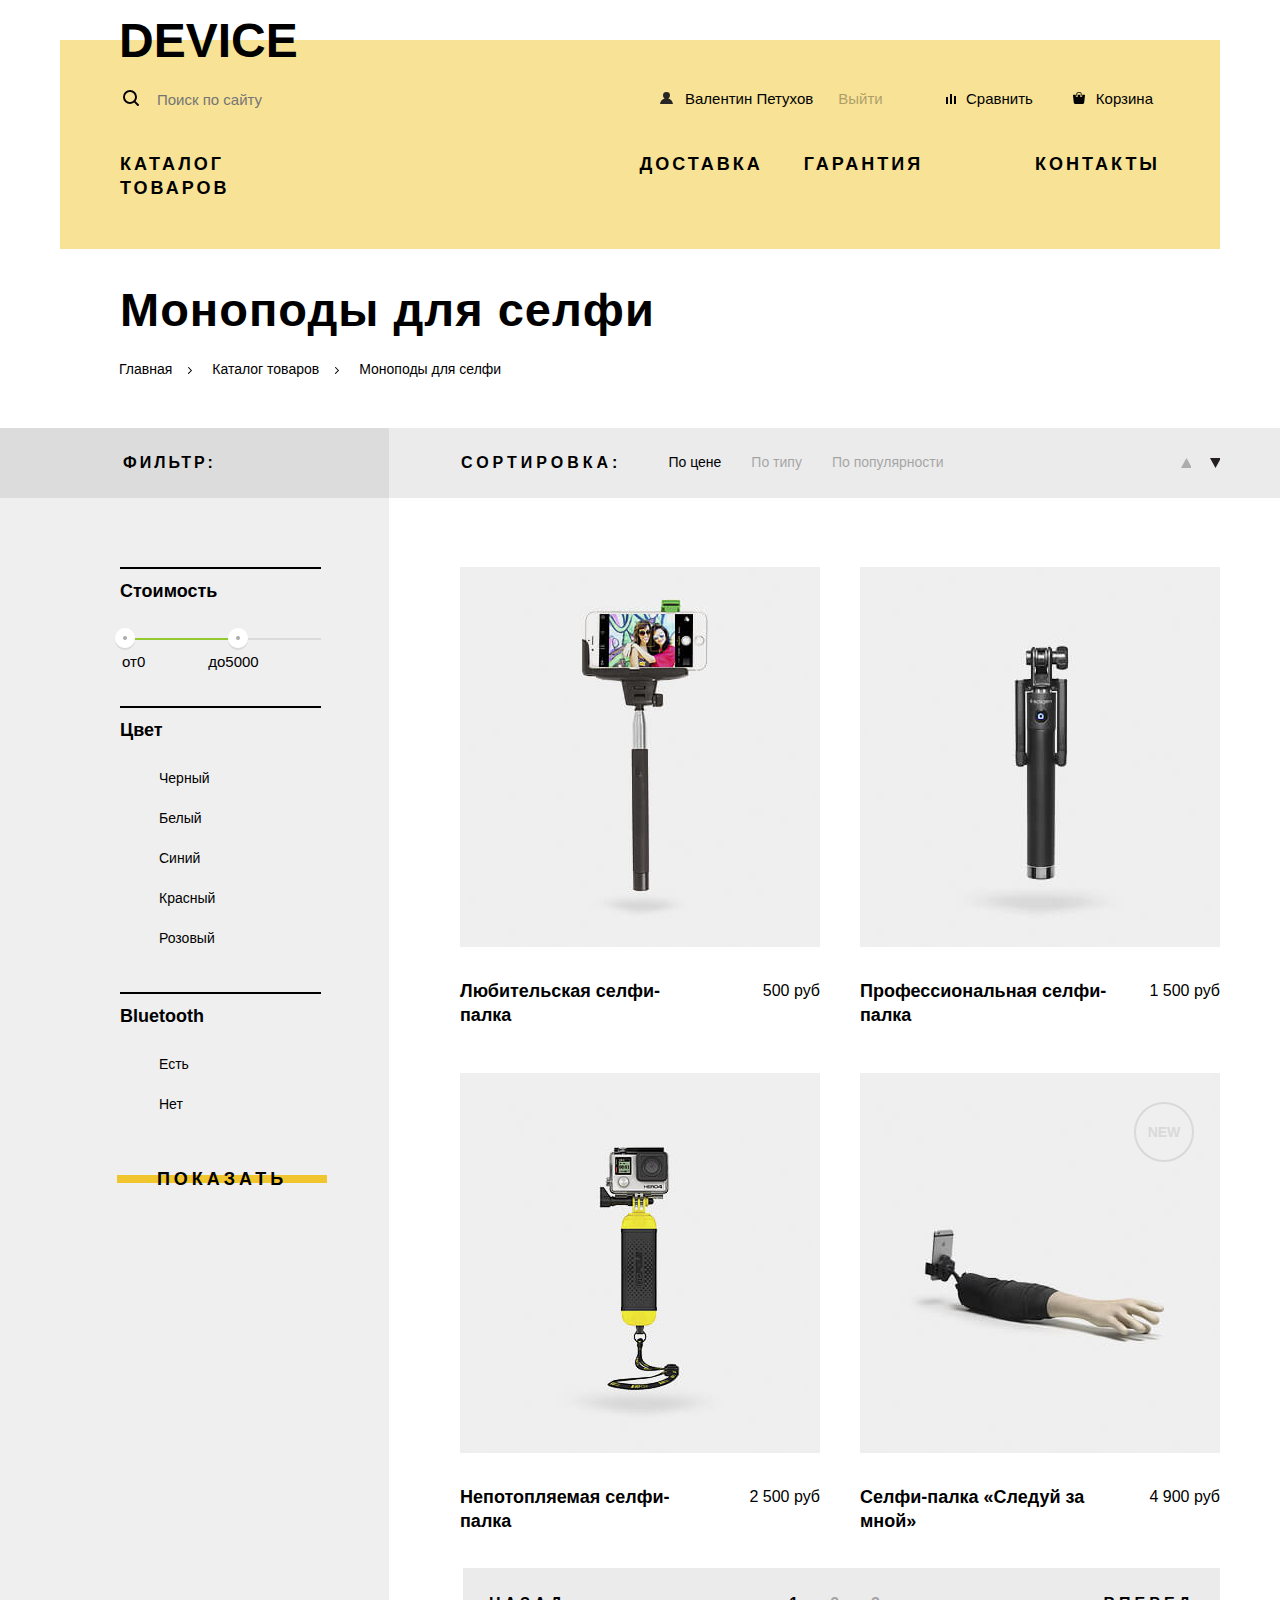
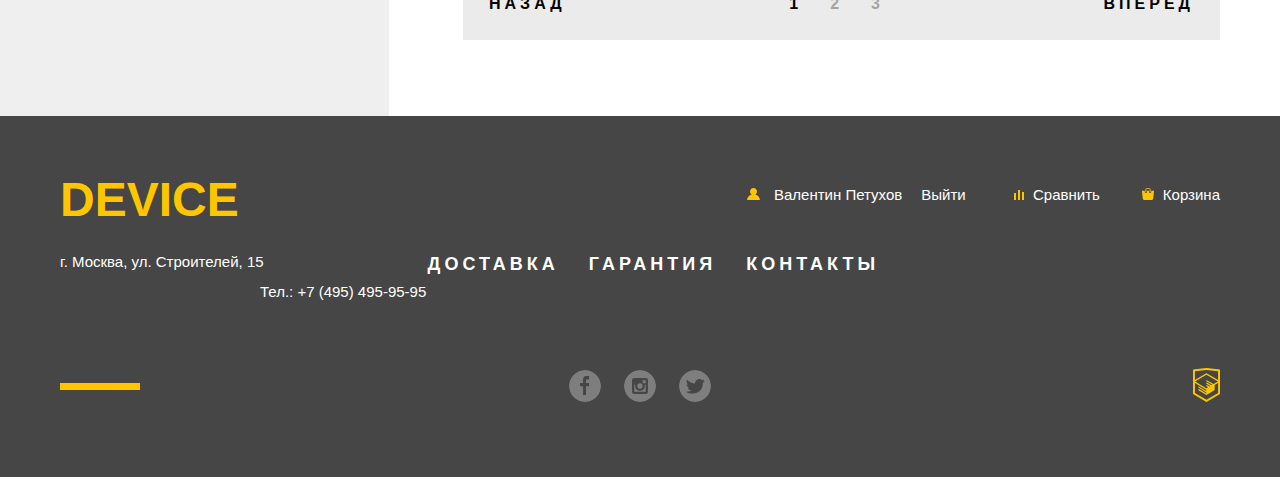
==== commit dc154c65: "last" ====
--- a/catalog.html
+++ b/catalog.html
@@ -5,54 +5,54 @@
   <meta charset="utf-8">
   <title>HTML Academy: Девайс</title>
   <link rel="stylesheet" href="css/normalize.css" />
-  <link rel="stylesheet" href="css/style.css" />
+  <link rel="stylesheet" href="css/style.min.css" />
 </head>
 
 <body>
   <header class="header-page header">
     <div class="header-page__wrapper header-page__wrapper--catalog">
-    <h1 class="visually-hidden">Девайс - интернет магазин гаджетов</h1>
-    <h1 class="header__logo"><a class="header__logo-link" href="index.html">device</a></h1>
-    <nav class="header__nav">
-      <div class="header__user-row">
-        <form class="header__form form" tabindex="0" action="https://echo.htmlacademy.ru">
-          <input class="form__search" type="search" name="search" placeholder="Поиск по сайту">
-          <button type="submit" tabindex="0" class="form__button">Найти</button>
-        </form>
-        <ul class="user-nav user-nav--catalog">
-          <li class="user-nav__item"><a class="user-nav__link user-nav__link--top-user-img" href="#">Валентин Петухов</a></li>
-          <li class="user-nav__item"><a class="user-nav__link user-nav__link--exit" href="">Выйти</a></li>
-        </ul>
-        <div class="header__compare compare compare-catalog"><a class="compare__link compare__link--top-img" href="#">Сравнить</a></div>
-        <div class="header__basked basked"><a class="basked__link basked__link--top-img" href="#">Корзина</a></div>
-      </div>
-      <div class="header__main-row">
-        <ul class="main-menu main-menu--left">
-          <li class="main-menu__item main-menu__item--catalog"><a class="main-menu__link" href="#">Каталог товаров</a>
-            <div class="catalog-list__wrapper">
-              <ul class="catalog-list">
-                <li class="catalog-list__item"><a class="catalog-list__link" href="#">Виртуальная реальность</a></li>
-                <li class="catalog-list__item"><a class="catalog-list__link" href="#">Моноподы для селфи</a></li>
-                <li class="catalog-list__item"><a class="catalog-list__link" href="#">Экшн-камеры</a></li>
-              </ul>
-              <ul class="catalog-list">
-                <li class="catalog-list__item"><a class="catalog-list__link" href="#">Фитнес-браслеты</a></li>
-                <li class="catalog-list__item"><a class="catalog-list__link" href="#">Умные часы</a></li>
-              </ul>
-              <ul class="catalog-list">
-                <li class="catalog-list__item"><a class="catalog-list__link" href="#">Квадрокоптеры</a></li>
-              </ul>
-            </div>
-          </li>
-        </ul>
-        <ul class="main-menu main-menu--right">
-          <li class="main-menu__item second-item"><a class="main-menu__link" href="#">Доставка</a></li>
-          <li class="main-menu__item second-item"><a class="main-menu__link" href="#">Гарантия</a></li>
-          <li class="main-menu__item second-item"><a class="main-menu__link" href="#">Контакты</a></li>
-        </ul>
-      </div>
-    </nav>
-  </div>
+      <h1 class="visually-hidden">Девайс - интернет магазин гаджетов</h1>
+      <h1 class="header__logo"><a class="header__logo-link" href="index.html">device</a></h1>
+      <nav class="header__nav">
+        <div class="header__user-row">
+          <form class="header__form form" tabindex="0" action="https://echo.htmlacademy.ru">
+            <input class="form__search" type="search" name="search" placeholder="Поиск по сайту">
+            <button type="submit" tabindex="0" class="form__button">Найти</button>
+          </form>
+          <ul class="user-nav user-nav--catalog">
+            <li class="user-nav__item"><a class="user-nav__link user-nav__link--top-user-img" href="#">Валентин Петухов</a></li>
+            <li class="user-nav__item"><a class="user-nav__link user-nav__link--exit" href="">Выйти</a></li>
+          </ul>
+          <div class="header__compare compare compare-catalog"><a class="compare__link compare__link--top-img" href="#">Сравнить</a></div>
+          <div class="header__basked basked"><a class="basked__link basked__link--top-img" href="#">Корзина</a></div>
+        </div>
+        <div class="header__main-row">
+          <ul class="main-menu main-menu--left">
+            <li class="main-menu__item main-menu__item--catalog"><a class="main-menu__link" href="#">Каталог товаров</a>
+              <div class="catalog-list__wrapper">
+                <ul class="catalog-list">
+                  <li class="catalog-list__item"><a class="catalog-list__link" href="#">Виртуальная реальность</a></li>
+                  <li class="catalog-list__item"><a class="catalog-list__link" href="#">Моноподы для селфи</a></li>
+                  <li class="catalog-list__item"><a class="catalog-list__link" href="#">Экшн-камеры</a></li>
+                </ul>
+                <ul class="catalog-list">
+                  <li class="catalog-list__item"><a class="catalog-list__link" href="#">Фитнес-браслеты</a></li>
+                  <li class="catalog-list__item"><a class="catalog-list__link" href="#">Умные часы</a></li>
+                </ul>
+                <ul class="catalog-list">
+                  <li class="catalog-list__item"><a class="catalog-list__link" href="#">Квадрокоптеры</a></li>
+                </ul>
+              </div>
+            </li>
+          </ul>
+          <ul class="main-menu main-menu--right">
+            <li class="main-menu__item second-item"><a class="main-menu__link" href="#">Доставка</a></li>
+            <li class="main-menu__item second-item"><a class="main-menu__link" href="#">Гарантия</a></li>
+            <li class="main-menu__item second-item"><a class="main-menu__link" href="#">Контакты</a></li>
+          </ul>
+        </div>
+      </nav>
+    </div>
   </header>
   <main class="main-page container">
     <section class="breadcrumbs">
@@ -63,193 +63,186 @@
         <li class="breadcrumbs-list__item">Моноподы для селфи</li>
       </ul>
     </section>
-<div class="title-bar">
-  <div class="title-bar__wrapper">
-<h3 tabindex="0" class="container-filter__title filter__title">Фильтр:</h3>
-<div class="goods__filter-wrapper filter">
-        <h3 tabindex="0" class="filter__title">Сортировка:</h3>
-        <ul class="filter__list">
-          <li class="filter__item filter__item--press"><a class="filter__link" href="#">По цене</a></li>
-          <li class="filter__item"><a class="filter__link" href="#">По типу</a></li>
-          <li class="filter__item"><a class="filter__link" href="#">По популярности</a></li>
-        </ul>
-        <ul class="arrow__list">
-          <li class="arrow__item"><a class="arrow__link arrow__link--up" href="#"><span class="visually-hidden">up</span></a></li>
-          <li class="arrow__item"><a class="arrow__link arrow__link--down" href="#"><span class="visually-hidden">down</span></a></li>
-        </ul>
-      </div>
-      </div>
-</div>
-<div class="container__wrapper-bg">
-  <div class="container__wrapper">
-    
-  
-    <aside class="container-filter">
-      <form class="container-filter__form filter-form" method="get" action="https://echo.htmlacademy.ru">
-        <fieldset class="fieldset-frame">
-          <legend tabindex="0" class="legend-title">Стоимость</legend>
-          <div class="filter-form__range">
-            <div class="range-scale">
-              <span class="range-scale__left"></span>
-              <span class="range-scale__green-line"></span>
-              <span class="range-scale__right"></span>
-              <span class="range-scale__gray-line"></span>
-            </div>
-            <div class="range-amount">
-              <p class="range-amount__text">от<span class="range-amount__sum">0</span></p>
-              <span></span>
-              <p class="range-amount__text">до<span class="range-amount__sum">5000</span></p>
-            </div>
+    <div class="title-bar">
+      <div class="title-bar__wrapper">
+        <h3 tabindex="0" class="container-filter__title filter__title">Фильтр:</h3>
+        <div class="goods__filter-wrapper filter">
+          <h3 tabindex="0" class="filter__title">Сортировка:</h3>
+          <ul class="filter__list">
+            <li class="filter__item filter__item--press"><a class="filter__link" href="#">По цене</a></li>
+            <li class="filter__item"><a class="filter__link" href="#">По типу</a></li>
+            <li class="filter__item"><a class="filter__link" href="#">По популярности</a></li>
+          </ul>
+          <ul class="arrow__list">
+            <li class="arrow__item"><a class="arrow__link arrow__link--up" href="#"><span class="visually-hidden">up</span></a></li>
+            <li class="arrow__item"><a class="arrow__link arrow__link--down" href="#"><span class="visually-hidden">down</span></a></li>
+          </ul>
+        </div>
+      </div>
+    </div>
+    <div class="container__wrapper-bg">
+      <div class="container__wrapper">
+        <aside class="container-filter">
+          <form class="container-filter__form filter-form" method="get" action="https://echo.htmlacademy.ru">
+            <fieldset class="fieldset-frame">
+              <legend tabindex="0" class="legend-title">Стоимость</legend>
+              <div class="filter-form__range">
+                <div class="range-scale">
+                  <span class="range-scale__left"></span>
+                  <span class="range-scale__green-line"></span>
+                  <span class="range-scale__right"></span>
+                  <span class="range-scale__gray-line"></span>
+                </div>
+                <div class="range-amount">
+                  <p class="range-amount__text">от<span class="range-amount__sum">0</span></p>
+                  <span></span>
+                  <p class="range-amount__text">до<span class="range-amount__sum">5000</span></p>
+                </div>
+              </div>
+            </fieldset>
+            <fieldset class="fieldset-frame">
+              <legend tabindex="0" class="legend-title">Цвет</legend>
+              <ul class="filter-form__checkbox checkbox-list filter-form__list">
+                <li class="checkbox-list__item filter-form__item">
+                  <label tabindex="0">
+                    <input class="visually-hidden filter-input filter-input-checkbox" type="checkbox" name="bosch" checked />
+                    <span class="checkbox-list__indicator"></span> Черный
+                  </label>
+                </li>
+                <li class="checkbox-list__item filter-form__item">
+                  <label tabindex="0">
+                    <input class="visually-hidden filter-input filter-input-checkbox" type="checkbox" name="interskol" />
+                    <span class="checkbox-list__indicator"></span> Белый
+                  </label>
+                </li>
+                <li class="checkbox-list__item filter-form__item">
+                  <label tabindex="0">
+                    <input class="visually-hidden filter-input filter-input-checkbox" type="checkbox" name="makita" checked />
+                    <span class="checkbox-list__indicator"></span> Синий
+                  </label>
+                </li>
+                <li class="checkbox-list__item filter-form__item">
+                  <label tabindex="0">
+                    <input class="visually-hidden filter-input filter-input-checkbox" type="checkbox" name="dewalt" />
+                    <span class="checkbox-list__indicator"></span> Красный
+                  </label>
+                </li>
+                <li class="checkbox-list__item filter-form__item">
+                  <label tabindex="0">
+                    <input class="visually-hidden filter-input filter-input-checkbox" type="checkbox" name="hitachi" />
+                    <span class="checkbox-list__indicator"></span> Розовый
+                  </label>
+                </li>
+              </ul>
+            </fieldset>
+            <fieldset class="fieldset-frame">
+              <legend class="legend-title">Bluetooth</legend>
+              <ul class="filter-form__radio radio-list filter-form__list">
+                <li class="radio-list__item filter-form__item">
+                  <label tabindex="0">
+                    <input type="radio" class="visually-hidden filter-input filter-input-radio" name="bluetooth" value="yes" checked />
+                    <span class="radio-list__indicator"></span> Есть
+                  </label>
+                </li>
+                <li class="radio-list__item filter-form__item">
+                  <label tabindex="0">
+                    <input type="radio" class="visually-hidden filter-input filter-input-radio" name="bluetooth" value="no" />
+                    <span class="radio-list__indicator"></span> Нет
+                  </label>
+                </li>
+              </ul>
+            </fieldset>
+            <button type="submit" class="filter-form__button button">Показать</button>
+          </form>
+        </aside>
+        <section class="goods">
+          <ul class="goods__list">
+            <li tabindex="0" class="goods__item">
+              <img class="goods__img" src="img/item-1.jpg" width="360" height="380" alt="Селфи-палка с телефоном">
+              <div class="goods__buy">
+                <a href="#" class="goods__buy-link button">в корзину</a>
+                <a href="#" class="goods__buy-bookmark">Добавить к сравнению</a>
+              </div>
+              <div class="goods__wrapper">
+                <h3 class="goods__title">Любительская селфи-палка</h3>
+                <span class="goods__price">500 руб</span>
+              </div>
+            </li>
+            <li tabindex="0" class="goods__item">
+              <img tabindex="0" class="goods__img" src="img/item-2.jpg" width="360" height="380" alt="Селфи-палка">
+              <div class="goods__buy">
+                <a tabindex="0" href="#" class="goods__buy-link button">в корзину</a>
+                <a tabindex="0" href="#" class="goods__buy-bookmark">Добавить к сравнению</a>
+              </div>
+              <div class="goods__wrapper">
+                <h3 tabindex="0" class="goods__title">Профессиональная селфи-палка </h3>
+                <span tabindex="0" class="goods__price">1 500 руб</span></div>
+            </li>
+            <li tabindex="0" class="goods__item">
+              <img tabindex="0" class="goods__img" src="img/item-3.jpg" width="360" height="380" alt="Селфи-палка с фотокамерой">
+              <div class="goods__buy">
+                <a tabindex="0" href="#" class="goods__buy-link button">в корзину</a>
+                <a tabindex="0" href="#" class="goods__buy-bookmark">Добавить к сравнению</a>
+              </div>
+              <div class="goods__wrapper">
+                <h3 tabindex="0" class="goods__title">Непотопляемая селфи-палка</h3>
+                <span tabindex="0" class="goods__price">2 500 руб</span></div>
+            </li>
+            <li tabindex="0" class="goods__item">
+              <img tabindex="0" class="goods__img" src="img/item-4.jpg" width="360" height="380" alt="Селфи-палка в виде руки">
+              <div class="goods__buy">
+                <a tabindex="0" href="#" class="goods__buy-link button">в корзину</a>
+                <a tabindex="0" href="#" class="goods__buy-bookmark">Добавить к сравнению</a>
+              </div>
+              <div class="goods__wrapper">
+                <h3 tabindex="0" class="goods__title goods__title--new">Селфи-палка «Следуй за мной»</h3>
+                <span tabindex="0" class="goods__price">4 900 руб</span></div>
+            </li>
+          </ul>
+          <div class="goods__nav-wrapper pagination">
+            <button class="pagination__button pagination__button--left" type="button">Назад</button>
+            <ul class="pagination__list">
+              <li class="pagination__item">1</li>
+              <li class="pagination__item"><a class="pagination__link" href="#">2</a></li>
+              <li class="pagination__item"><a class="pagination__link" href="#">3</a></li>
+            </ul>
+            <button class="pagination__button pagination__button--right" type="button">Вперед</button>
           </div>
-        </fieldset>
-        <fieldset class="fieldset-frame">
-          <legend tabindex="0" class="legend-title">Цвет</legend>
-          <ul class="filter-form__checkbox checkbox-list filter-form__list">
-            <li class="checkbox-list__item filter-form__item">
-              <label tabindex="0">
-                <input class="visually-hidden filter-input filter-input-checkbox" type="checkbox" name="bosch" checked />
-                <span class="checkbox-list__indicator"></span> Черный
-              </label>
-            </li>
-            <li class="checkbox-list__item filter-form__item">
-              <label tabindex="0">
-                <input class="visually-hidden filter-input filter-input-checkbox" type="checkbox" name="interskol" />
-                <span class="checkbox-list__indicator"></span> Белый
-              </label>
-            </li>
-            <li class="checkbox-list__item filter-form__item">
-              <label tabindex="0">
-                <input class="visually-hidden filter-input filter-input-checkbox" type="checkbox" name="makita" checked />
-                <span class="checkbox-list__indicator"></span> Синий
-              </label>
-            </li>
-            <li class="checkbox-list__item filter-form__item">
-              <label tabindex="0">
-                <input class="visually-hidden filter-input filter-input-checkbox" type="checkbox" name="dewalt" />
-                <span class="checkbox-list__indicator"></span> Красный
-              </label>
-            </li>
-            <li class="checkbox-list__item filter-form__item">
-              <label tabindex="0">
-                <input class="visually-hidden filter-input filter-input-checkbox" type="checkbox" name="hitachi" />
-                <span class="checkbox-list__indicator"></span> Розовый
-              </label>
-            </li>
-          </ul>
-        </fieldset>
-        <fieldset class="fieldset-frame">
-          <legend class="legend-title">Bluetooth</legend>
-          <ul class="filter-form__radio radio-list filter-form__list">
-            <li class="radio-list__item filter-form__item">
-              <label tabindex="0">
-                <input type="radio" class="visually-hidden filter-input filter-input-radio" name="bluetooth" value="yes" checked />
-                <span class="radio-list__indicator"></span> Есть
-              </label>
-            </li>
-            <li class="radio-list__item filter-form__item">
-              <label tabindex="0">
-                <input type="radio" class="visually-hidden filter-input filter-input-radio" name="bluetooth" value="no" />
-                <span class="radio-list__indicator"></span> Нет
-              </label>
-            </li>
-          </ul>
-        </fieldset>
-        <button type="submit" class="filter-form__button button">Показать</button>
-      </form>
-    </aside>
-    <section class="goods">
-      
-      <ul class="goods__list">
-  <li tabindex="0" class="goods__item">
-
-    <img class="goods__img" src="img/item-1.jpg" width="360" height="380" alt="Селфи-палка с телефоном">
-
-    <div class="goods__buy">
-        <a href="#" class="goods__buy-link button">в корзину</a>
-        <a href="#" class="goods__buy-bookmark">Добавить к сравнению</a>
-    </div>
-
-    <div class="goods__wrapper">
-      <h3 class="goods__title">Любительская селфи-палка</h3>
-      <span class="goods__price">500 руб</span>
-    </div>
-  </li>
-  <li tabindex="0" class="goods__item">
-    <img tabindex="0" class="goods__img" src="img/item-2.jpg" width="360" height="380" alt="Селфи-палка">
-    <div class="goods__buy">
-        <a tabindex="0" href="#" class="goods__buy-link button">в корзину</a>
-        <a tabindex="0" href="#" class="goods__buy-bookmark">Добавить к сравнению</a>
-    </div>
-    <div class="goods__wrapper">
-      <h3 tabindex="0" class="goods__title">Профессиональная селфи-палка </h3>
-      <span tabindex="0" class="goods__price">1 500 руб</span></div>
-  </li>
-  <li tabindex="0" class="goods__item">
-    <img tabindex="0" class="goods__img" src="img/item-3.jpg" width="360" height="380" alt="Селфи-палка с фотокамерой">
-    <div class="goods__buy">
-        <a tabindex="0" href="#" class="goods__buy-link button">в корзину</a>
-        <a tabindex="0" href="#" class="goods__buy-bookmark">Добавить к сравнению</a>
-    </div>
-    <div class="goods__wrapper">
-      <h3 tabindex="0" class="goods__title">Непотопляемая селфи-палка</h3>
-      <span tabindex="0" class="goods__price">2 500 руб</span></div>
-  </li>
-  <li tabindex="0" class="goods__item">
-    <img tabindex="0" class="goods__img" src="img/item-4.jpg" width="360" height="380" alt="Селфи-палка в виде руки">
-    <div class="goods__buy">
-        <a tabindex="0" href="#" class="goods__buy-link button">в корзину</a>
-        <a tabindex="0" href="#" class="goods__buy-bookmark">Добавить к сравнению</a>
-    </div>
-    <div class="goods__wrapper">
-      <h3 tabindex="0" class="goods__title goods__title--new">Селфи-палка «Следуй за мной»</h3>
-      <span tabindex="0" class="goods__price">4 900 руб</span></div>
-  </li>
-</ul>
-<div class="goods__nav-wrapper pagination">
-  <button class="pagination__button pagination__button--left" type="button">Назад</button>
-  <ul class="pagination__list">
-    <li class="pagination__item">1</li>
-    <li class="pagination__item"><a class="pagination__link" href="#">2</a></li>
-    <li class="pagination__item"><a class="pagination__link" href="#">3</a></li>
-  </ul>
-
-        <button class="pagination__button pagination__button--right" type="button">Вперед</button>
-      </div>
-    </section>
-    </div>
-</div>
+        </section>
+      </div>
+    </div>
   </main>
   <footer class="footer-page footer">
     <div class="footer__wrapper">
-    <div class="footer__top-wrapper">
-      <h1 class="footer__logo"><a class="footer__logo-link" href="#">device</a></h1>
-      <div class="footer__user-row">
-        <ul class="user-nav user-nav--footer">
-          <li class="user-nav__item"><a class="user-nav__link user-nav__link--footer" href="#">Валентин Петухов</a></li>
-          <li class="user-nav__item"><a class="user-nav__link user-nav__link--footer user-nav__link--no-image" href="#">Выйти</a></li>
+      <div class="footer__top-wrapper">
+        <h1 class="footer__logo"><a class="footer__logo-link" href="#">device</a></h1>
+        <div class="footer__user-row">
+          <ul class="user-nav user-nav--footer">
+            <li class="user-nav__item"><a class="user-nav__link user-nav__link--footer" href="#">Валентин Петухов</a></li>
+            <li class="user-nav__item"><a class="user-nav__link user-nav__link--footer user-nav__link--no-image" href="#">Выйти</a></li>
+          </ul>
+          <div class="footer__compare compare"><a class="compare__link compare__link--footer" href="#">Сравнить</a></div>
+          <div class="footer__basked basked"><a class="basked__link basked__link--footer" href="#">Корзина</a></div>
+        </div>
+      </div>
+      <div class="footer__middle-wrapper">
+        <p class="footer__address" aria-label="Адрес">г. Москва, ул. Строителей, 15</p>
+        <ul class="footer__nav footer-menu">
+          <li class="footer-menu__item"><a class="footer-menu__link" href="">Доставка</a></li>
+          <li class="footer-menu__item"><a class="footer-menu__link" href="">Гарантия</a></li>
+          <li class="footer-menu__item"><a class="footer-menu__link" href="">Контакты</a></li>
         </ul>
-        <div class="footer__compare compare"><a class="compare__link compare__link--footer" href="#">Сравнить</a></div>
-        <div class="footer__basked basked"><a class="basked__link basked__link--footer" href="#">Корзина</a></div>
-      </div>
-    </div>
-    <div class="footer__middle-wrapper">
-      <p class="footer__address" aria-label="Адрес">г. Москва, ул. Строителей, 15</p>
-      <ul class="footer__nav footer-menu">
-        <li class="footer-menu__item"><a class="footer-menu__link" href="">Доставка</a></li>
-        <li class="footer-menu__item"><a class="footer-menu__link" href="">Гарантия</a></li>
-        <li class="footer-menu__item"><a class="footer-menu__link" href="">Контакты</a></li>
-      </ul>
-      <p class="footer__phone" aria-label="Адрес">Тел.: +7 (495) 495-95-95</p>
-    </div>
-    <div class="footer__bottom-wrapper">
-      <div class="footer__row"><span class="visually-hidden">yellow-row</span></div>
-      <ul class="footer__social social-list">
-        <li class="social-list__item"><a aria-label="Фейсбук" class="social-list__link social-list__link--fb" href=""><span class="visually-hidden">Фейсбук</span></a></li>
-        <li class="social-list__item"><a aria-label="Инстаграм" class="social-list__link social-list__link--inst" href=""><span class="visually-hidden">Инстаграм</span></a></li>
-        <li class="social-list__item"><a aria-label="Твиттер" class="social-list__link social-list__link--tw" href=""><span class="visually-hidden">Твиттер</span></a></li>
-      </ul>
-      <a class="footer__academy-logo" href="#"><img class="footer__academy-link" src="img/logo-html.svg" alt="Логотип htmlacademy"></a>
-    </div>
+        <p class="footer__phone" aria-label="Адрес">Тел.: +7 (495) 495-95-95</p>
+      </div>
+      <div class="footer__bottom-wrapper">
+        <div class="footer__row"><span class="visually-hidden">yellow-row</span></div>
+        <ul class="footer__social social-list">
+          <li class="social-list__item"><a aria-label="Фейсбук" class="social-list__link social-list__link--fb" href=""><span class="visually-hidden">Фейсбук</span></a></li>
+          <li class="social-list__item"><a aria-label="Инстаграм" class="social-list__link social-list__link--inst" href=""><span class="visually-hidden">Инстаграм</span></a></li>
+          <li class="social-list__item"><a aria-label="Твиттер" class="social-list__link social-list__link--tw" href=""><span class="visually-hidden">Твиттер</span></a></li>
+        </ul>
+        <a class="footer__academy-logo" href="#"><img class="footer__academy-link" src="img/logo-html.svg" alt="Логотип htmlacademy"></a>
+      </div>
     </div>
   </footer>
 </body>
--- a/css/style.min.css
+++ b/css/style.min.css
@@ -0,0 +1 @@
+@font-face{font-family:'Gilroy';font-weight:700;font-style:normal;src:local('Gilroy ExtraBold'),local('Gilroy-ExtraBold'),url(../fonts/gilroyextrabold.woff2) format('woff2'),url(../fonts/gilroyextrabold.woff) format('woff')}@font-face{font-family:'Gilroy';font-weight:400;font-style:normal;src:local('Gilroy Light'),local('Gilroy-Light'),url(../fonts/gilroylight.woff2) format('woff2'),url(../fonts/gilroylight.woff) format('woff')}@font-face{font-family:'Open Sans';font-weight:400;font-style:normal;src:local('Open Sans Regular'),local('OpenSans-Regular'),url(../fonts/opensans.woff2) format('woff2'),url(../fonts/opensans.woff) format('woff')}@font-face{font-family:'Open Sans';font-weight:lighter;font-style:normal;src:local('Open Sans Light'),local('OpenSans-Light'),url(../fonts/opensanslight.woff2) format('woff2'),url(../fonts/opensanslight.woff) format('woff')}body{padding:0;margin:0;font-family:"Gilroy","Arial",sans-serif;font-weight:lighter;font-size:15px;line-height:30px;color:#000;background-color:#fff;min-width:1200px}.visually-hidden{position:absolute;clip:rect(0 0 0 0);width:1px;height:1px;margin:-1px}a{text-decoration:none}.header-page{width:1160px;padding:0 20px;margin:0 auto}.header-page__wrapper{padding:17px 60px 44px;background-image:-webkit-linear-gradient(#fff 0%,#fff 40px,#f7e296 40px);background-image:-o-linear-gradient(#fff 0%,#fff 40px,#f7e296 40px);background-image:linear-gradient(#fff 0%,#fff 40px,#f7e296 40px)}.header-page__wrapper--catalog{padding:17px 60px 49px}.header__logo{margin:0 0 19px -1px;padding:0;font-weight:700;font-size:48px;line-height:48px;text-transform:uppercase}.header__logo-link{color:#000}.header__logo-link:hover,.header__logo-link:focus{opacity:.6}.header__logo-link:active{opacity:.3}.header__user-row{display:-webkit-box;display:-ms-flexbox;display:flex;margin:0 0 19px 0}.form__search{border:none;background-color:#f7e296;position:relative}.form__search::before{content:"";display:block;position:absolute;width:16px;height:16px;background-image:url(../img/search.svg);background-color:black;left:0}.header__form{width:445px;min-height:49px;display:-webkit-box;display:-ms-flexbox;display:flex}.form__search{border:none;padding-left:37px;padding-bottom:19px;background-color:#f7e296;background-image:url(../img/search.svg);background-repeat:no-repeat;background-position:3px 6px;position:relative;cursor:pointer;width:100%}.form:focus>.form__search,.form__search:focus{border-bottom:2px solid black;width:81%}.form:focus>.form__button{visibility:visible;cursor:pointer;display:block}.form__search:focus .form__button{visibility:visible;cursor:pointer;display:block}.form__button{padding:0;margin:0 0 0 auto;font-family:"Open Sans","Arial",sans-serif;font-weight:lighter;padding:13px 19px;border:2px solid #000;background-color:#f7e296;visibility:hidden}.form__button:focus,.form__button:hover{background-color:#000;color:#fff}.form__button:focus{background-color:red}.form__button:active{background-color:#000;color:rgba(255,255,255,.3);visibility:visible}.user-nav{margin:0 28px 0 95px;width:250px;padding:0;list-style:none;display:-webkit-box;display:-ms-flexbox;display:flex;-ms-flex-wrap:wrap;flex-wrap:wrap}.user-nav--catalog{margin:0 28px 0 95px;width:250px}.user-nav__item{position:relative}.user-nav__link{color:#000;padding:0 0 0 25px}.user-nav__link--exit{opacity:.3;padding:0;margin:0 0 0 25px}.user-nav__link:hover,.user-nav__link:focus,.compare__link:hover,.compare__link:focus,.basked__link:hover,.basked__link:focus{opacity:.6}.user-nav__link:active,.compare__link:active,.basked__link:active{opacity:.3}.user-nav__link--top-user-img::before{content:"";display:block;position:absolute;width:13px;height:12px;background-image:url(../img/user.svg);top:8px;left:0}.compare{margin:0 35px 0 0;min-width:93px;position:relative}.basked{position:relative}.compare__link,.basked__link{color:#000;padding:0 0 0 28px}.compare__link--top-img::before{content:"";display:block;position:absolute;width:10px;height:10px;background-image:url(../img/compare.svg);top:10px;left:8px}.basked__link--top-img::before{content:"";display:block;position:absolute;width:12px;height:12px;background-image:url(../img/cart.svg);top:8px;left:5px}.header__main-row{display:-webkit-box;display:-ms-flexbox;display:flex;position:relative}.main-menu{margin:0;padding:0;list-style:none;width:auto}.catalog-list__wrapper{display:-webkit-box;display:-ms-flexbox;display:flex;-ms-flex-wrap:wrap;flex-wrap:wrap;position:absolute;background-color:#f7e296;margin:0 0 0 -60px;padding-bottom:44px;padding-top:10px;width:1160px;visibility:hidden;-webkit-box-sizing:border-box;box-sizing:border-box;z-index:5}.main-menu li:hover>.catalog-list__wrapper{visibility:visible}.main-menu__item{font-weight:700;font-size:18px;line-height:24px;text-transform:uppercase;font-weight:extrabold;letter-spacing:3px}.main-menu__item:nth-child(2){margin:0 112px 0 0}.second-item:first-child{margin:0 41px 0 0}.main-menu__link{color:#000;position:relative}.main-menu__link--cross::before,.main-menu__link--cross::after{content:"";display:block;position:absolute;width:16px;height:2px;background-color:#000;opacity:.3;right:-19px;top:9px}.main-menu__link--cross::after{-webkit-transform:rotate(90deg);-ms-transform:rotate(90deg);transform:rotate(90deg)}.main-menu__link:hover,.main-menu__link:focus,.catalog-list__link:hover,.catalog-list__link:focus{opacity:.6}.main-menu__link:active,.catalog-list__link:active{opacity:.3}.main-menu--right{margin:0 0 0 330px;display:-webkit-box;display:-ms-flexbox;display:flex}.catalog-list{margin:0;padding:0;list-style:none;width:200px}.catalog-list:nth-child(1){margin:0 0 0 60px}.catalog-list__item{font-weight:400;font-size:15px;line-height:36px;text-transform:none;letter-spacing:0}.catalog-list__link{color:#000}.slider{width:1160px;margin:0 auto 106px auto;background-image:-webkit-linear-gradient(#f7e296 120px,#fff 120px,#fff);background-image:-o-linear-gradient(#f7e296 120px,#fff 120px,#fff);background-image:linear-gradient(#f7e296 120px,#fff 120px,#fff)}.slider-list__toggle{display:none}.slider-list__item{width:1160px;display:-webkit-box;display:-ms-flexbox;display:flex}.slider-list__image{margin:9px 125px 0 90px}.slider-list__wrapper{position:relative;display:-webkit-box;display:-ms-flexbox;display:flex;-ms-flex-wrap:wrap;flex-wrap:wrap}.slider__radio-wrapper{margin:7px 0 0 180px;width:80px}.slider__radio-toggler{margin:0 10px 0 0}.slider__radio-toggler:last-child{margin:0}.slider__radio-toggler::before{content:"";display:block;position:absolute;width:23px;height:23px;background-image:url(../img/slider-button-empty.svg)}.slider-list__number{position:absolute;font-weight:700;font-size:179.2px;line-height:179.2px;top:-5px;right:49px;z-index:0;color:#fff}.slider-list__wrapper::before{content:"";display:block;position:absolute;width:100px;height:7px;top:46px;left:1px;background-color:#fff}.slider-list__title{margin:88px 0 16px 0;padding:0;font-weight:700;font-size:47px;line-height:56px;z-index:4;letter-spacing:1px}.slider-list__description{font-family:"Open Sans","Arial",sans-serif;font-weight:lighter;margin:0 0 39px 0;width:485px;padding:0;color:#464646}.slider-list__link{display:inline-block;margin:0 0 45px 0}.slider__radio-list{position:relative;margin:15px 0 0 180px;height:30px;padding:0;display:-webkit-box;display:-ms-flexbox;display:flex;-ms-flex-wrap:wrap;flex-wrap:wrap;list-style:none}.slider__radio-item{margin:0 33px 0 0}.filter-input{margin-left:10px}.slider__radio-list input[type="radio"] .radio-indicator{content:"";width:12px;height:12px;position:absolute;background-image:url(../img/slider-button-empty.svg);background-repeat:no-repeat}.slider__radio-list input[type="radio"]:checked .radio-indicator{content:"";width:12px;height:12px;position:absolute;background-image:url(../img/slider-button.svg);background-repeat:no-repeat}.button{font-weight:700;font-size:18px;line-height:24px;color:#000;text-transform:uppercase;font-weight:700;letter-spacing:3px;padding:9px 5px;min-width:210px;text-align:center;position:relative;z-index:5}.button:active{color:rgba(0,0,0,.3)}.button::before{content:"";width:100%;height:8px;display:block;background-color:#f0c52e;vertical-align:center;position:absolute;top:17px;left:0;z-index:-1}.button:hover::before{content:"";width:100%;height:40px;display:block;background-color:#f0c52e;vertical-align:center;left:0;z-index:-1;-webkit-transition:all 200ms ease-out;-o-transition:all 200ms ease-out;transition:all 200ms ease-out;top:0;bottom:0}.slider-list__options{margin:0}.options__attribute{font-size:36px;line-height:48px;padding:0 76px 5px 0}.options__property{font-size:13px;line-height:20px;color:#464646}.category{width:1160px;padding:0 20px;margin:0 auto 141px auto}.category__list{margin:0;padding:0;list-style:none;display:-webkit-box;display:-ms-flexbox;display:flex;-ms-flex-wrap:wrap;flex-wrap:wrap}.category__item{margin:0 40px 0 0}.category__item:last-child{margin:0}.category__square-wrapper{width:160px;height:160px;margin:0 0 33px 0;background-color:#f7e296;display:-webkit-box;display:-ms-flexbox;display:flex;-webkit-box-pack:center;-ms-flex-pack:center;justify-content:center;-webkit-box-align:center;-ms-flex-align:center;align-items:center}.category__link:hover>.category__square-wrapper,.category__link:focus>.category__square-wrapper{background-color:#f0c52e;-webkit-transition:1s;-o-transition:1s;transition:1s}.category__link:active>.category__square-wrapper{background-color:#f0c52e}.category__image--bottom{-ms-flex-item-align:end;align-self:flex-end}.category__link:active>.category__title{opacity:.3}.category__link:active>.category__square-wrapper .category__image{opacity:.3}.category__title{margin:0;padding:0;width:160px;font-weight:700;font-size:18px;line-height:24px;color:#000}.category__title--modif{width:125px}.offers{background-image:-webkit-linear-gradient(#fff,#fff 40px,#e5e5e5 40px);background-image:-o-linear-gradient(#fff,#fff 40px,#e5e5e5 40px);background-image:linear-gradient(#fff,#fff 40px,#e5e5e5 40px)}.offers__wrapper{width:1160px;padding:0 20px;margin:30px auto 0 auto;display:-webkit-box;display:-ms-flexbox;display:flex}.offers__list{margin:0 0 46px 0;padding:20px 0 70px 0;list-style:none;position:relative;width:20%}.offers__list::before{content:"";display:block;position:absolute;width:7px;height:113%;background-color:black;right:-53px;top:-60px}.offers__item{margin:0 0 22px 0;font-weight:700;font-size:18px;line-height:24px;text-transform:uppercase;width:121%}.offers__link{color:#000;width:160px;display:block;min-width:150px;padding:9px 0}.delivery-btn:checked~.offers__list .offers__link--delivery,.guaranty-btn:checked~.offers__list .offers__link--guaranty,.credit-btn:checked~.offers__list .offers__link--credit{color:#f0c52e;background-color:black}.delivery-btn:checked~.offers__list .offers__item--delivery,.guaranty-btn:checked~.offers__list .offers__item--guaranty,.credit-btn:checked~.offers__list .offers__item--credit{color:#f0c52e;background-color:black}.delivery-btn:checked~.offers__list .button::before,.guaranty-btn:checked~.offers__list .button::before,.credit-btn:checked~.offers__list .button::before{background-color:#f0c52e}.delivery-btn:checked~.offers__list .offers__link--delivery::before,.guaranty-btn:checked~.offers__list .offers__link--guaranty::before,.credit-btn:checked~.offers__list .offers__link--credit::before{display:none}.offers__link:active{color:#f0c52e}.delivery-btn:checked~.offers__description[title^="доставка"]{display:block}.guaranty-btn:checked~.offers__description[title^="гарантия"]{display:block}.credit-btn:checked~.offers__description[title^="кредит"]{display:block}.offers__description{display:none}.offers__link--delivery::before,.offers__link--guaranty::before,.offers__link--credit::before{content:"";width:100%;height:8px;display:block;background-color:#f0c52e;vertical-align:center;position:absolute;top:17px;left:0;z-index:-1}.offers__link--delivery:hover::before,.offers__link--guaranty:hover::before,.offers__link--credit:hover::before{content:"";width:100%;height:40px;display:block;background-color:#f0c52e;vertical-align:center;left:0;z-index:-1;-webkit-transition:all 200ms ease-out;-o-transition:all 200ms ease-out;transition:all 200ms ease-out;top:0;bottom:0}.offers__link--delivery:active::before,.offers__link--guaranty:active::before,.offers__link--credit:active::before{color:#f0c52e;background-color:none;display:none}.offers__item:active~.offers__link--delivery::before{display:none;background-color:black;z-index:-1}.offers__item:active{background-color:black;z-index:1900}.offers__description{width:800px;margin:0 0 0 117px;padding:15px 0 0 0}.delivery{background-image:url(../img/delivery.svg);background-repeat:no-repeat;background-position:91.7% 16.1%}.guaranty{background-image:url(../img/warranty.svg);background-repeat:no-repeat;background-position:91.7% 16.1%}.credit{background-image:url(../img/credit.svg);background-repeat:no-repeat;background-position:91.7% 16.1%}.offers__specification{width:430px;margin:0 0 0 51px}.title{margin:-2px 0 32px 52px;padding:0;font-weight:700;font-size:47px;line-height:48px}.description{margin:0;padding:0;color:#464646}.logotype{width:1160px;padding:0 20px;margin:0 auto}.logotype__list{margin:94px auto 83px auto;padding:0;list-style:none;display:-webkit-box;display:-ms-flexbox;display:flex;-ms-flex-wrap:wrap;flex-wrap:wrap;-webkit-box-pack:justify;-ms-flex-pack:justify;justify-content:space-between;position:relative}.logotype__item--dji{background-image:url(../img/logo-1-grey.png)}.logotype__item--spgadgets{background-image:url(../img/logo-2-grey.png)}.logotype__item--gopro{background-image:url(../img/logo-3-grey.png)}.logotype__item--vive{background-image:url(../img/logo-4-grey.png)}.logotype__img{opacity:0}.logotype__img:hover{opacity:1;-webkit-transition:1s;-o-transition:1s;transition:1s}.information-wrapper{width:1160px;padding:0 20px;margin:0 auto 85px auto;display:-webkit-box;display:-ms-flexbox;display:flex;-ms-flex-wrap:wrap;flex-wrap:wrap}.about-us{width:477px}.about-us__title,.contacts__title{padding:52px 0 0 0;position:relative;margin:0 0 44px 0}.about-us__title::before,.contacts__title::before{content:"";display:block;position:absolute;width:80px;height:7px;background-color:#000;top:0}.about-us__list{list-style:none;padding:35px 0 0 0;margin:0 0 61px 0}.about-us__item{padding:0 0 0 35px;position:relative;font-weight:700;line-height:40px;font-size:16px}.about-us__item::before{content:"";position:absolute;display:block;width:4px;height:4px;border:2px solid #e6e6e6;border-radius:50%;left:1px;top:16px}.about-us__link{margin:0 0 0 0;letter-spacing:4px;padding:10px 22px}.contacts{width:560px;margin:0 0 0 auto}.contacts__map{margin:38px 0 65px 0}.contacts__link{margin:0 0 0 0;padding:10px 37px;letter-spacing:4px}.description{margin:0 0 30px 0}.breadcrumbs-list{margin:0 0 0 59px;padding:0;list-style:none;display:-webkit-box;display:-ms-flexbox;display:flex;-ms-flex-wrap:wrap;flex-wrap:wrap}.breadcrumbs-list__item{margin:0 20px 0 0;padding:0;font-size:14px;line-height:24px}.breadcrumbs__link{color:#000;padding:0 20px 0 0;position:relative}.breadcrumbs__link::before{content:"";display:block;position:absolute;width:4px;height:7px;top:6px;right:0;background-image:url(../img/nav-arrow.svg)}.title-bar{background-image:-webkit-gradient(linear,left top,right top,from(#dcdcdc),color-stop(30%,#dcdcdc),color-stop(30%,#ebebeb),to(#ebebeb));background-image:-webkit-linear-gradient(left,#dcdcdc,#dcdcdc 30%,#ebebeb 30%,#ebebeb);background-image:-o-linear-gradient(left,#dcdcdc,#dcdcdc 30%,#ebebeb 30%,#ebebeb);background-image:-webkit-gradient(linear,left top,right top,from(#dcdcdc),color-stop(50%,#dcdcdc),color-stop(50%,#ebebeb),to(#ebebeb));background-image:-webkit-linear-gradient(left,#dcdcdc,#dcdcdc 50%,#ebebeb 50%,#ebebeb);background-image:-o-linear-gradient(left,#dcdcdc,#dcdcdc 50%,#ebebeb 50%,#ebebeb);background-image:linear-gradient(to right,#dcdcdc,#dcdcdc 50%,#ebebeb 50%,#ebebeb)}.title-bar__wrapper{width:1160px;padding:0 20px;margin:0 auto;display:-webkit-box;display:-ms-flexbox;display:flex;-ms-flex-wrap:wrap;flex-wrap:wrap}.goods__filter-wrapper{width:831px;display:-webkit-box;display:-ms-flexbox;display:flex;-ms-flex-wrap:wrap;flex-wrap:wrap;background-color:#ebebeb}.filter__list{display:-webkit-box;display:-ms-flexbox;display:flex;-ms-flex-wrap:wrap;flex-wrap:wrap;padding:0;margin:0}.filter__title{margin:0;padding:23px 0 23px 72px;font-size:16px;line-height:24px;text-transform:uppercase;letter-spacing:4px}.container-filter__title{width:240px;letter-spacing:3px;padding:23px 26px 23px 63px}.container-filter{width:330px}.filter-form{margin:69px 0 0 60px}.legend-title{margin:0;padding:12px 0 0 0;font-weight:700;font-size:18px;line-height:24px;border:none;position:relative}.legend-title::before{content:"";display:block;position:absolute;height:2px;width:201px;background-color:black;top:0}.filter-form__range{margin:25px 0 -5px -5px}.range-scale{width:210px;height:19px;display:-webkit-box;display:-ms-flexbox;display:flex}.range-scale__left{background-image:url(../img/filter-button.svg);width:20px;height:23px}.range-scale__green-line{width:93px;height:2px;background-color:#91c92f;margin:10px 0 0 0}.range-scale__right{background-image:url(../img/filter-button.svg);width:20px;height:23px}.range-scale__gray-line{background-color:#dbdbdb;width:73px;height:2px;margin:10px 0 0 0}.range-amount{display:-webkit-box;display:-ms-flexbox;display:flex;-ms-flex-wrap:wrap;flex-wrap:wrap}.range-amount__text:first-child{margin:0 63px 0 7px}.fieldset-frame{margin:0 0 34px 0;padding:0;border:none}.range-amount__text{margin:0;padding:0}.filter-form__list{margin:16px 0 0 0;padding:0;list-style:none}.filter-form__item{font-family:"Open Sans","Arial",sans-serif;font-size:14px;line-height:40px;padding:0 0 0 39px;position:relative}.filter-input-checkbox .checkbox-list__indicator{width:23px;height:23px;position:absolute;background-image:url(../img/checkbox-off.svg);display:block;left:0;top:10px}.filter-input-checkbox:checked .checkbox-list__indicator{width:27px;height:23px;position:absolute;background-image:url(../img/checkbox-on.svg);display:block;left:0;top:10px}.filter-input-radio .radio-list__indicator{width:25px;height:25px;position:absolute;background-image:url(../img/radio-off.svg);left:0;top:8px}.filter-input-radio:checked .radio-list__indicator{width:25px;height:25px;position:absolute;background-image:url(../img/radio-on.svg);left:0;top:8px}.filter-form__button{border:none;background:none;letter-spacing:4px;margin:0 0 0 -3px}.filter__list{margin:0 0 0 47px;padding:25px 0 0 0;list-style:none}.filter__item{font-family:"Open Sans","Arial",sans-serif;font-size:14px;line-height:18px;margin:0 30px 0 0;opacity:.3}.filter__item--press{opacity:1}.filter__link{color:#000}.arrow__list{margin:30px 0 0 0;margin-left:auto;padding:0;list-style:none;display:-webkit-box;display:-ms-flexbox;display:flex;-ms-flex-wrap:wrap;flex-wrap:wrap;height:10px}.arrow__item{width:10px;height:10px;margin:0 19px 0 0}.arrow__item:last-child{margin:0}.arrow__link--up{background-image:url(../img/icon-up-dir.svg);width:10px;height:10px;display:block;opacity:.3}.arrow__link--down{background-image:url(../img/icon-down-dir.svg);width:10px;height:10px;display:block}.container__wrapper-bg{background-image:-webkit-gradient(linear,left top,right top,from(#efefef),color-stop(30%,#efefef),color-stop(30%,#fff),to(#fff));background-image:-webkit-linear-gradient(left,#efefef,#efefef 50%,#fff 50%,#fff);background-image:-o-linear-gradient(left,#efefef,#efefef 50%,#fff 50%,#fff);background-image:-webkit-gradient(linear,left top,right top,from(#efefef),color-stop(50%,#efefef),color-stop(50%,#fff),to(#fff));background-image:linear-gradient(to right,#efefef,#efefef 50%,#fff 50%,#fff)}.container__wrapper{width:1160px;padding:0 20px;margin:0 auto;display:-webkit-box;display:-ms-flexbox;display:flex}.goods{background-color:white}.goods__list{margin:0;padding:0;margin:69px 0 0 71px;width:760px;display:-webkit-box;display:-ms-flexbox;display:flex;-ms-flex-wrap:wrap;flex-wrap:wrap;-webkit-box-pack:justify;-ms-flex-pack:justify;justify-content:space-between;list-style:none}.goods__item{margin:0 0 46px 0;position:relative}.goods__img{margin:0 0 22px 0}.goods__item:hover>.goods__buy{display:block;position:absolute;top:108px;left:78px;display:-webkit-box;display:-ms-flexbox;display:flex;-ms-flex-wrap:wrap;flex-wrap:wrap;-webkit-box-orient:vertical;-webkit-box-direction:normal;-ms-flex-direction:column;flex-direction:column}.goods__item:hover>.goods__img{opacity:.3}.goods__buy{display:none}.goods__buy-bookmark{font-family:"Open Sans","Arial",sans-serif;font-size:13px;line-height:36px;text-align:center;color:rgba(0,0,0,.502)}.goods__buy-bookmark:hover,.goods__buy-bookmark:focus{color:rgba(0,0,0,1)}.goods__buy-bookmark:active{color:rgba(0,0,0,.2)}.goods__buy{display:none;position:absolute;margin:0 auto}.goods__wrapper{display:-webkit-box;display:-ms-flexbox;display:flex;-ms-flex-wrap:wrap;flex-wrap:wrap}.goods__price{margin:0 0 0 auto;font-size:16px;line-height:24px}.goods__title{margin:0;padding:0;font-weight:700;font-size:18px;line-height:24px;width:250px}.goods__title--new::before{content:"new";line-height:57px;text-transform:uppercase;position:absolute;display:block;width:60px;height:60px;color:#d9d9d9;border:2px solid #d9d9d9;border-radius:50%;z-index:200;top:29px;right:26px;font-size:14px;text-align:center;-webkit-box-sizing:border-box;box-sizing:border-box}.pagination{display:-webkit-box;display:-ms-flexbox;display:flex;-ms-flex-wrap:wrap;flex-wrap:wrap;margin:-11px 0 76px 74px;background-color:#ebebeb}.pagination__list{margin:0 auto;padding:24px 0;list-style:none;display:-webkit-box;display:-ms-flexbox;display:flex}.pagination__item{font-weight:700;font-size:16px;line-height:24px;margin:0 32px 0 0}.pagination__item:last-child{margin:0}.pagination__link{color:#000;opacity:.3}.pagination__link:hover,.pagination__link:focus{opacity:.6}.pagination__link:active{opacity:1}.pagination__button{font-weight:700;font-size:16px;line-height:24px;text-transform:uppercase;font-weight:700;border:none;background:none;padding:24px 26px;letter-spacing:4px}.pagination__button:hover,.pagination__button:focus{background-color:#d9d9d9}.pagination__button:active{opacity:.3}.breadcrumbs{width:1160px;padding:0 20px;margin:0 auto 47px auto}.breadcrumbs__title{padding:39px 0 0 8px;letter-spacing:1px;margin-bottom:23px}.footer-page{background-color:#464646}.footer__wrapper{width:1160px;padding:0 20px;margin:0 auto;display:-webkit-box;display:-ms-flexbox;display:flex;-ms-flex-wrap:wrap;flex-wrap:wrap}.footer__top-wrapper{width:100%;display:-webkit-box;display:-ms-flexbox;display:flex;-ms-flex-wrap:wrap;flex-wrap:wrap;margin:0 0 23px 0}.footer__user-row{display:-webkit-box;display:-ms-flexbox;display:flex;-ms-flex-wrap:wrap;flex-wrap:wrap;margin:64px 0 0 auto}.user-nav--footer{margin:0 -6px 0 0;min-width:auto;display:-webkit-box;display:-ms-flexbox;display:flex;-ms-flex-wrap:wrap;flex-wrap:wrap;list-style:none}.user-nav__item--footer{margin:0 17px 0 auto}.footer__compare{margin:0 10px 0 0;min-width:auto;padding:0 0 0 25px}.footer__basked{margin:0;padding:0 0 0 25px}.footer__middle-wrapper{width:100%;display:-webkit-box;display:-ms-flexbox;display:flex;-ms-flex-wrap:wrap;flex-wrap:wrap;margin:0 0 63px 0}.footer__bottom-wrapper{display:-webkit-box;display:-ms-flexbox;display:flex;-ms-flex-wrap:wrap;flex-wrap:wrap;width:100%;padding:0 0 65px 0}.footer__logo{font-weight:700;font-size:48px;line-height:48px;text-transform:uppercase;margin:60px 0 0 0}.footer__logo-link{color:#ffc600}.footer__logo-link:hover,.footer__logo-link:focus{opacity:.6}.footer__logo-link:active{opacity:.3}.user-nav__link--footer,.compare__link--footer,.basked__link--footer{color:#fff}.footer__address,.footer__phone{margin:0;padding:0;color:#fff}.user-nav__link--footer{padding:0 0 0 38px}.footer__phone{margin:0 0 0 200px}.footer__nav,.footer__social{list-style:none;padding:0;margin:0}.footer-menu{margin:5px 0 0 164px;display:-webkit-box;display:-ms-flexbox;display:flex;-ms-flex-wrap:wrap;flex-wrap:wrap}.footer-menu__item{font-size:18px;font-weight:700;line-height:24px;text-transform:uppercase;margin:0 30px 0 0;letter-spacing:4px}.footer-menu__item:last-child{margin:0}.footer-menu__item:hover,.footer-menu__item:focus{opacity:.6}.footer-menu__item:active{opacity:.3}.footer-menu__link{color:#fff}.footer__row{margin:13px 0 0 0;width:80px;height:7px;background-color:#ffc600}.social-list{display:-webkit-box;display:-ms-flexbox;display:flex;-ms-flex-wrap:wrap;flex-wrap:wrap;margin:0 0 0 429px}.social-list__item{margin:0 23px 0 0}.social-list__item:last-child{margin:0}.social-list__link{width:32px;height:32px;border-radius:50%;display:block}.social-list__link--fb{background-image:url(../img/fb.svg);background-repeat:no-repeat;opacity:.3}.social-list__link--inst{background-image:url(../img/instagram.svg);background-repeat:no-repeat;opacity:.3}.social-list__link--tw{background-image:url(../img/twitter.svg);background-repeat:no-repeat;opacity:.3}.social-list__link:hover,.social-list__link:focus{opacity:.6}.social-list__link:active{opacity:.1}.footer__academy-logo{margin:-2px 0 0 auto}.footer__academy-logo:hover,.footer__academy-logo:focus{opacity:.6}.footer__academy-logo:active{opacity:.3}.user-nav__link--footer::before{content:"";display:block;position:absolute;width:13px;height:12px;background-image:url(../img/user-footer.svg);top:8px;left:11px}.user-nav__link--no-image::before{background-image:none}.user-nav__link--no-image{padding:0;margin:0 0 0 19px}.compare__link--footer,.basked__link--footer{position:relative}.compare__link--footer::before{content:"";display:block;position:absolute;width:10px;height:10px;background-image:url(../img/compare-footer.svg);top:4px;left:9px}.basked__link--footer::before{content:"";display:block;position:absolute;width:12px;height:12px;background-image:url(../img/cart-footer.svg);top:2px;left:7px}.modal{display:none}@-webkit-keyframes effect{0%{-webkit-transform:translateY(-300px);transform:translateY(-300px)}70%{-webkit-transform:translateY(30px);transform:translateY(30px)}90%{-webkit-transform:translateY(-10px);transform:translateY(-10px)}100%{-webkit-transform:translateY(0);transform:translateY(0)}}@keyframes effect{0%{-webkit-transform:translateY(-300px);transform:translateY(-300px)}70%{-webkit-transform:translateY(30px);transform:translateY(30px)}90%{-webkit-transform:translateY(-10px);transform:translateY(-10px)}100%{-webkit-transform:translateY(0);transform:translateY(0)}}.modal-show{display:block;-webkit-animation-name:effect;animation-name:effect;-webkit-animation-duration:0.6s;animation-duration:0.6s}@-webkit-keyframes shake{0%,100%{-webkit-transform:translateX(0);transform:translateX(0)}10%,30%,50%,70%,90%{-webkit-transform:translateX(-10px);transform:translateX(-10px)}20%,40%,60%,80%{-webkit-transform:translateX(10px);transform:translateX(10px)}}@keyframes shake{0%,100%{-webkit-transform:translateX(0);transform:translateX(0)}10%,30%,50%,70%,90%{-webkit-transform:translateX(-10px);transform:translateX(-10px)}20%,40%,60%,80%{-webkit-transform:translateX(10px);transform:translateX(10px)}}.modal-error{-webkit-animation-name:shake;animation-name:shake;-webkit-animation-duration:0.6s;animation-duration:0.6s}.modal-write-us{width:960px;min-height:553px;margin:0 auto;position:relative;-webkit-box-shadow:0 10px 20px 0 rgba(0,0,0,.2);box-shadow:0 10px 20px 0 rgba(0,0,0,.2);left:50%;margin-left:-480px;border:-150px;bottom:1000px;background-color:white;z-index:10000}.write-us-form__part{width:760px;margin:0 auto 32px auto;display:-webkit-box;display:-ms-flexbox;display:flex;-ms-flex-wrap:wrap;flex-wrap:wrap;-webkit-box-pack:justify;-ms-flex-pack:justify;justify-content:space-between;padding:95px 0 0 0}.write-us-form__wrapper{margin:0;padding:0}.write-us-form__wrapper label{font-size:18px;font-weight:700}.custom-input{width:340px;height:50px;background-color:#f2f2f2;font-family:"Open Sans","Arial",sans-serif;color:rgba(70,70,70,.4);font-size:14px;line-height:18px;padding:0 0 0 20px;border:none}.write-us-form__part--for-mail{-webkit-box-orient:vertical;-webkit-box-direction:normal;-ms-flex-direction:column;flex-direction:column;width:760px;margin:0 auto 35px auto;display:-webkit-box;display:-ms-flexbox;display:flex;-ms-flex-wrap:wrap;flex-wrap:wrap;-webkit-box-pack:justify;-ms-flex-pack:justify;justify-content:space-between}.write-us-form__textarea{width:740px;height:136px;resize:none;padding:18px 0 0 20px;margin:0 0 35px 0}.write-us-form__button{border:none;padding:9px -21px;background-color:white}.write-us-form__close{width:55px;height:55px;border:none;background-color:rgba(240,197,46,.5);border-radius:50%;position:absolute;top:26px;right:22px}.write-us-form__close:hover,.write-us-form__close:focus{background-color:rgba(240,197,46,1)}.write-us-form__close:active{background-color:rgba(240,197,46,.3)}.write-us-form__close::before,.write-us-form__close::after{position:absolute;top:26px;left:14px;display:block;width:27px;height:2px;content:'';background-color:white}.write-us-form__close::after{-webkit-transform:rotate(-45deg);-ms-transform:rotate(-45deg);transform:rotate(-45deg)}.write-us-form__close::before{-webkit-transform:rotate(45deg);-ms-transform:rotate(45deg);transform:rotate(45deg)}.modal-map{width:960px;margin:0 auto;position:relative;-webkit-box-shadow:0 10px 20px 0 rgba(0,0,0,.2);box-shadow:0 10px 20px 0 rgba(0,0,0,.2);position:absolute;left:50%;margin-left:-480px;border:-150px;top:1860px;background-color:white;z-index:10000}.modal-map__close{width:55px;height:55px;border:none;background-color:rgba(240,197,46,.5);border-radius:50%;position:absolute;top:22px;right:22px}.modal-map__close:hover,.modal-map__close:focus{background-color:rgba(240,197,46,1)}.modal-map__close:active{background-color:rgba(240,197,46,.3)}.modal-map__close::before,.modal-map__close::after{position:absolute;top:26px;left:16px;display:block;width:21px;height:2px;content:'';background-color:white}.modal-map__close::after{-webkit-transform:rotate(-45deg);-ms-transform:rotate(-45deg);transform:rotate(-45deg)}.modal-map__close::before{-webkit-transform:rotate(45deg);-ms-transform:rotate(45deg);transform:rotate(45deg)}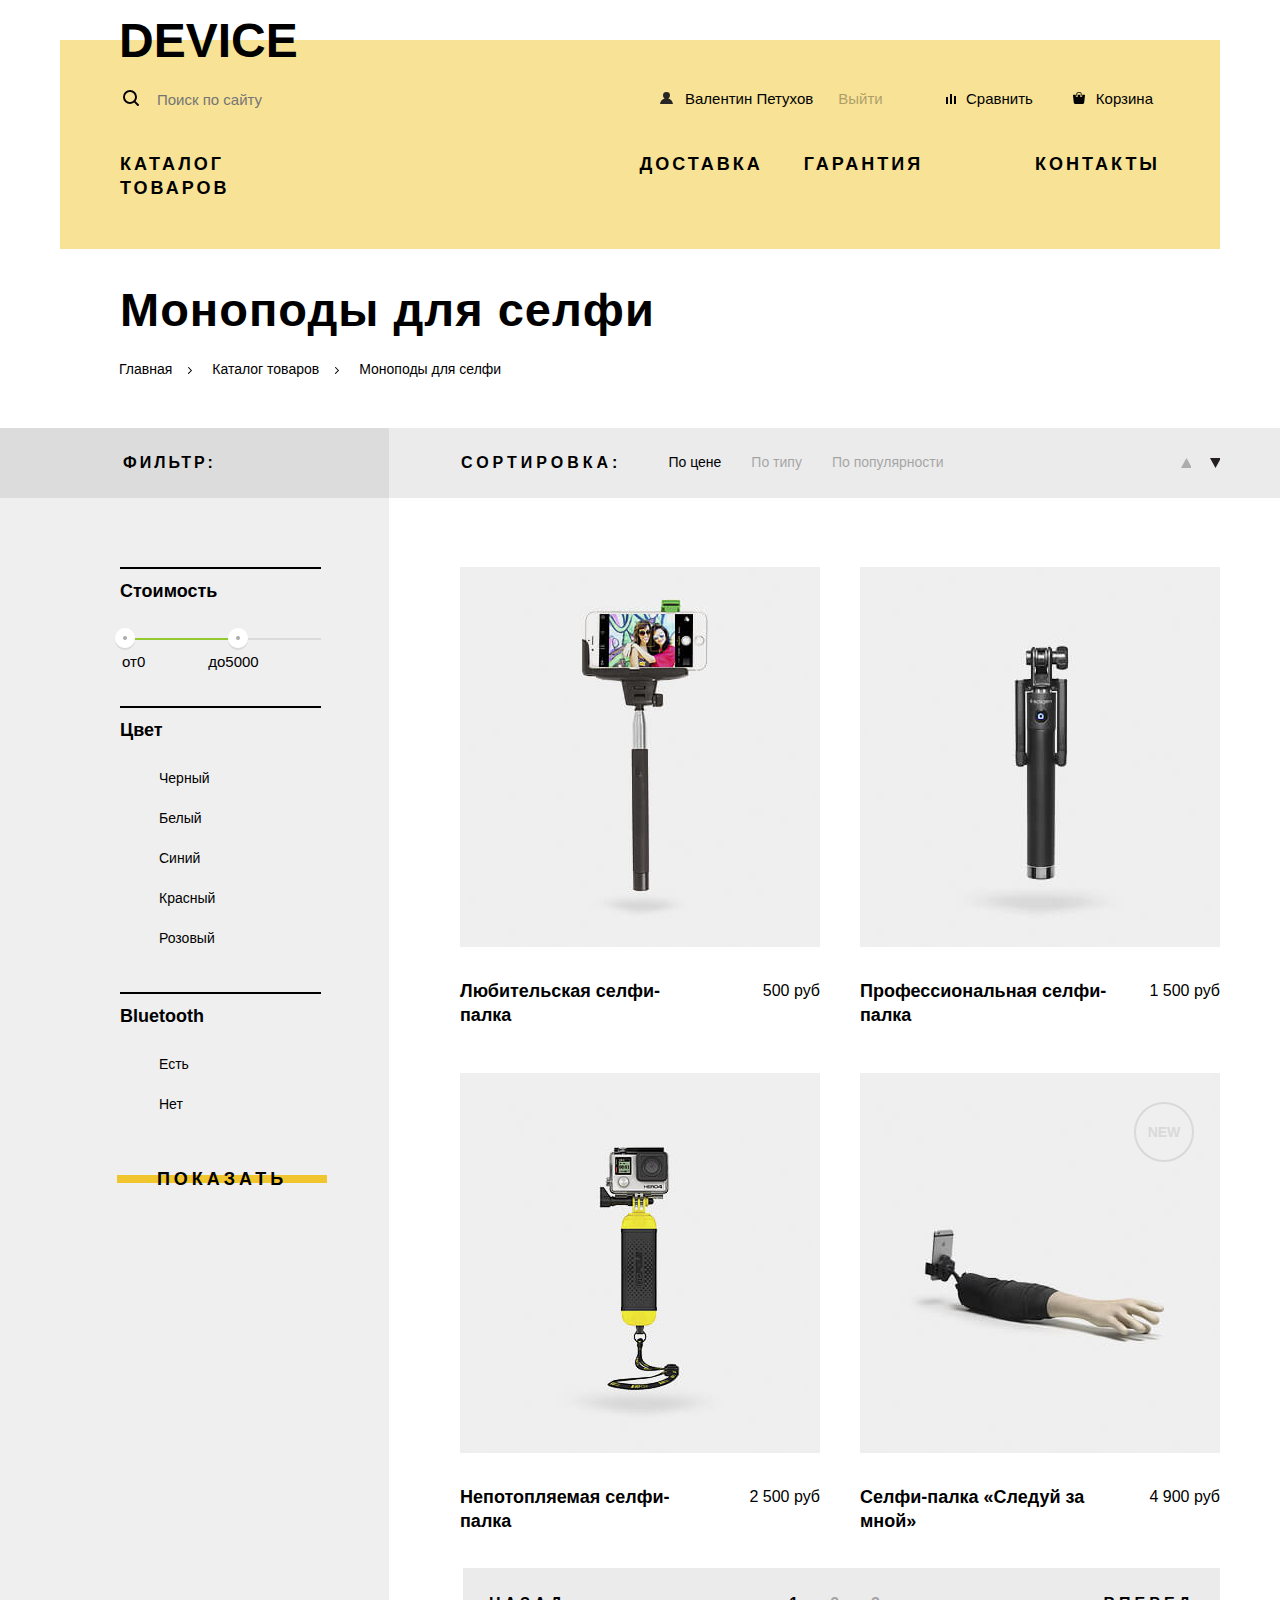
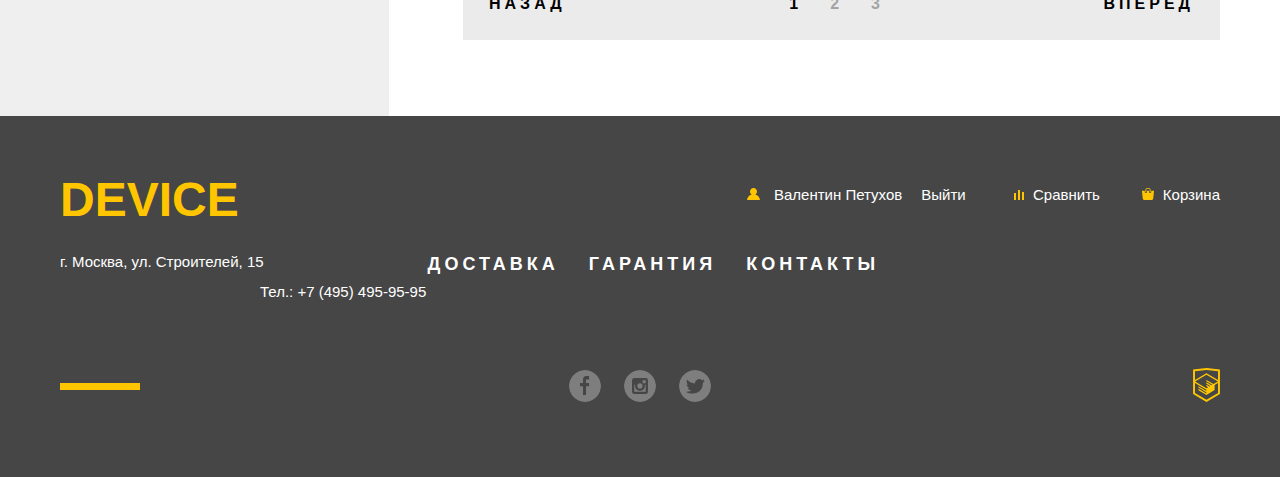
==== commit e54be7d4: "последнее исправление" ====
--- a/catalog.html
+++ b/catalog.html
@@ -241,7 +241,7 @@
           <li class="social-list__item"><a aria-label="Инстаграм" class="social-list__link social-list__link--inst" href=""><span class="visually-hidden">Инстаграм</span></a></li>
           <li class="social-list__item"><a aria-label="Твиттер" class="social-list__link social-list__link--tw" href=""><span class="visually-hidden">Твиттер</span></a></li>
         </ul>
-        <a class="footer__academy-logo" href="#"><img class="footer__academy-link" src="img/logo-html.svg" alt="Логотип htmlacademy"></a>
+        <a class="footer__academy-logo" href="#"><img class="footer__academy-link" width="27" height="34" src="img/logo-html.svg" alt="Логотип htmlacademy"></a>
       </div>
     </div>
   </footer>
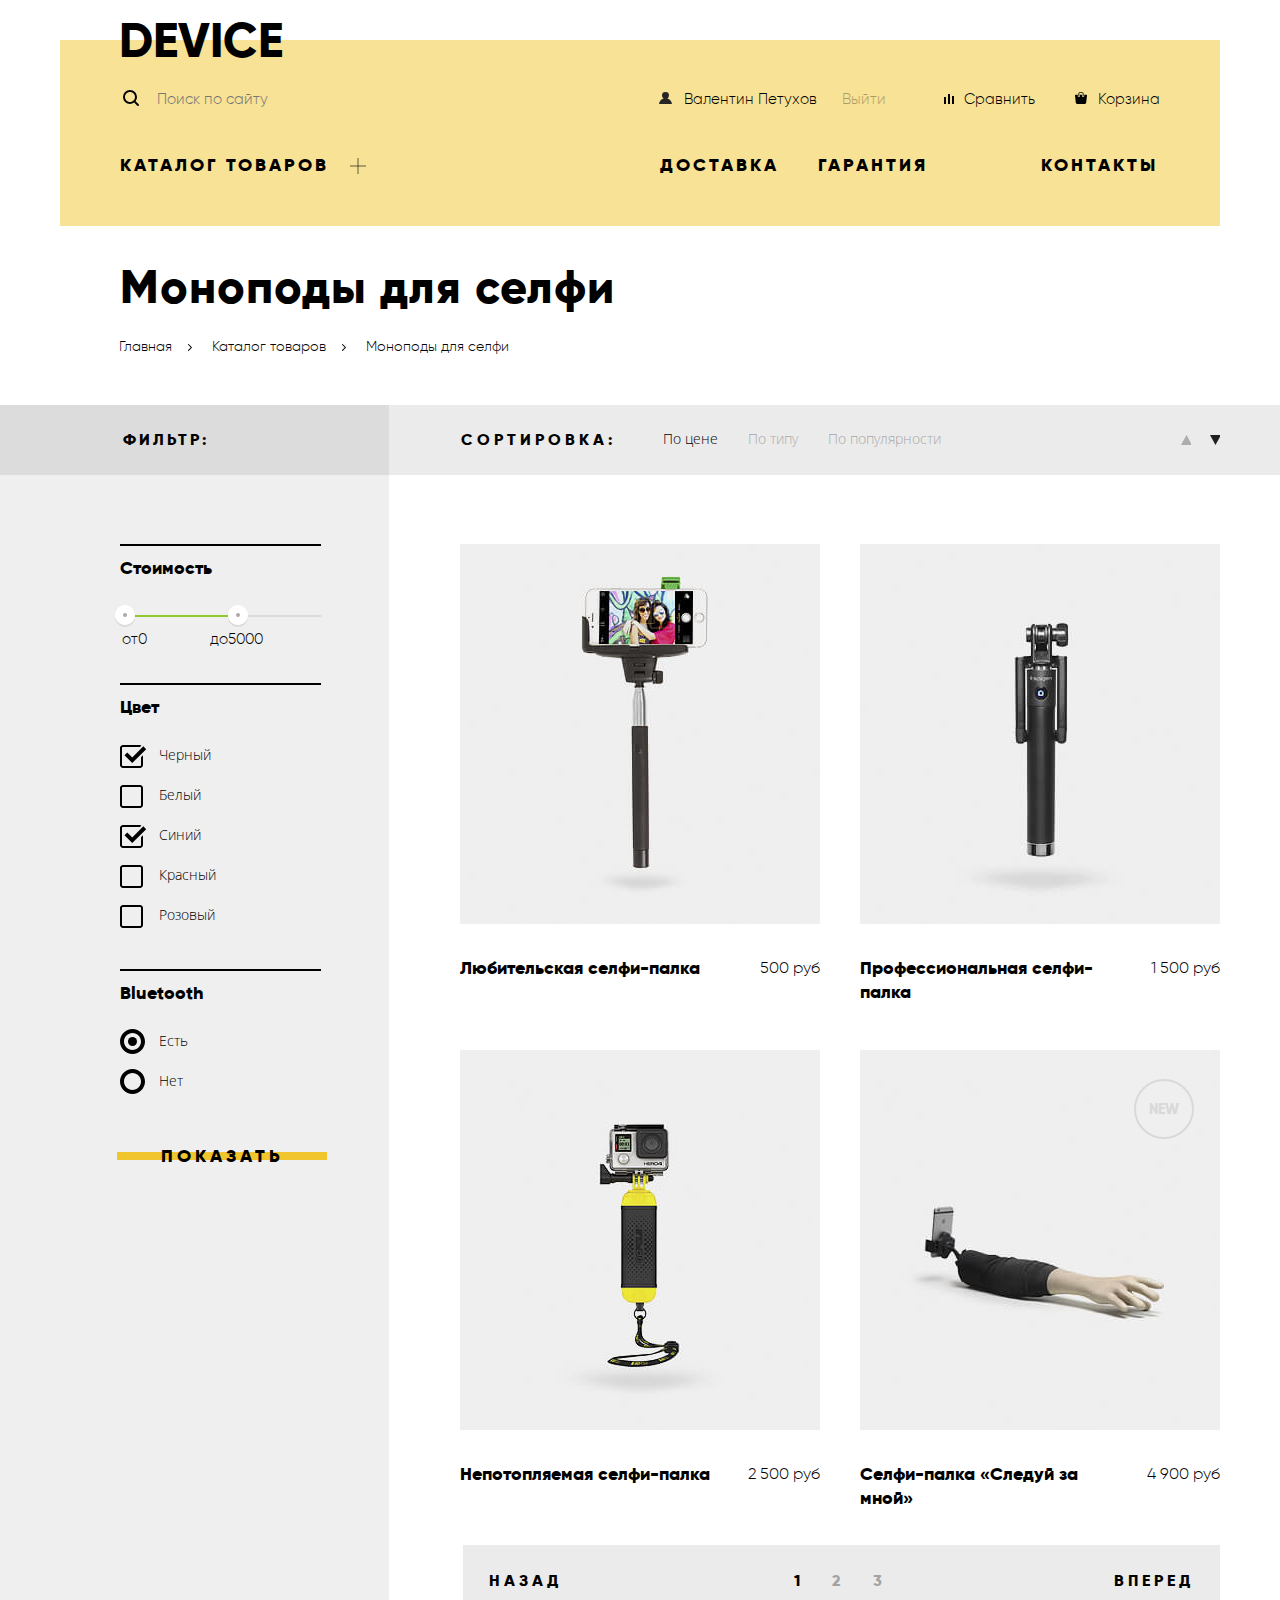
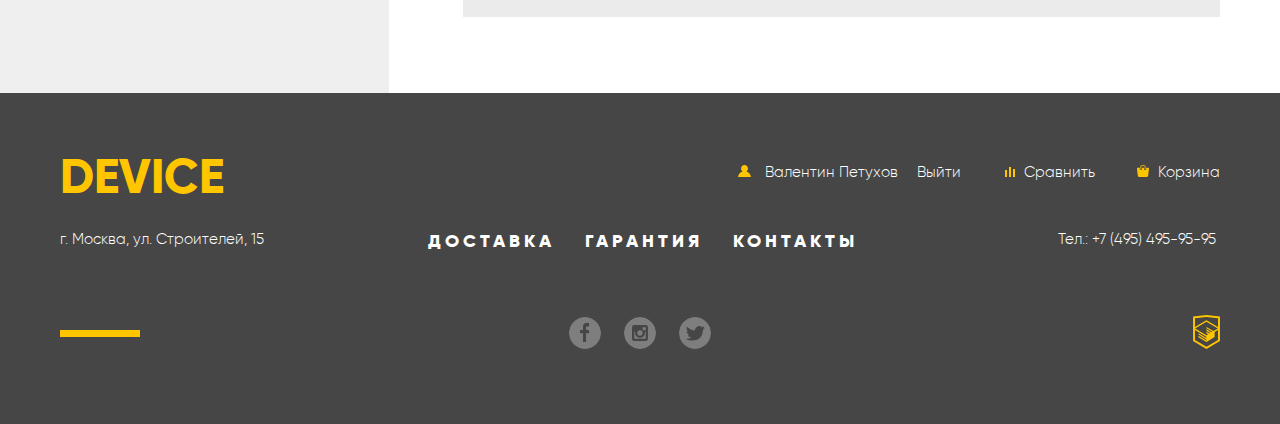
==== commit 08b0dc02: "last" ====
--- a/catalog.html
+++ b/catalog.html
@@ -12,7 +12,9 @@
   <header class="header-page header">
     <div class="header-page__wrapper header-page__wrapper--catalog">
       <h1 class="visually-hidden">Девайс - интернет магазин гаджетов</h1>
-      <h1 class="header__logo"><a class="header__logo-link" href="index.html">device</a></h1>
+      <h1 class="header__logo">
+        <a class="header__logo-link" href="index.html">device</a>
+      </h1>
       <nav class="header__nav">
         <div class="header__user-row">
           <form class="header__form form" tabindex="0" action="https://echo.htmlacademy.ru">
@@ -20,35 +22,49 @@
             <button type="submit" tabindex="0" class="form__button">Найти</button>
           </form>
           <ul class="user-nav user-nav--catalog">
-            <li class="user-nav__item"><a class="user-nav__link user-nav__link--top-user-img" href="#">Валентин Петухов</a></li>
-            <li class="user-nav__item"><a class="user-nav__link user-nav__link--exit" href="">Выйти</a></li>
-          </ul>
-          <div class="header__compare compare compare-catalog"><a class="compare__link compare__link--top-img" href="#">Сравнить</a></div>
-          <div class="header__basked basked"><a class="basked__link basked__link--top-img" href="#">Корзина</a></div>
+            <li class="user-nav__item">
+              <a class="user-nav__link user-nav__link--top-user-img" href="">Валентин Петухов</a>
+            </li>
+            <li class="user-nav__item">
+              <a class="user-nav__link user-nav__link--exit" href="">Выйти</a>
+            </li>
+          </ul>
+          <div class="header__compare compare compare-catalog">
+            <a class="compare__link compare__link--top-img" href="#">Сравнить</a>
+          </div>
+          <div class="header__basked basked">
+            <a class="basked__link basked__link--top-img" href="#">Корзина</a>
+          </div>
         </div>
         <div class="header__main-row">
           <ul class="main-menu main-menu--left">
-            <li class="main-menu__item main-menu__item--catalog"><a class="main-menu__link" href="#">Каталог товаров</a>
+            <li class="main-menu__item"><a class="main-menu__link main-menu__link--cross" href="catalog.html">Каталог товаров</a>
               <div class="catalog-list__wrapper">
                 <ul class="catalog-list">
-                  <li class="catalog-list__item"><a class="catalog-list__link" href="#">Виртуальная реальность</a></li>
-                  <li class="catalog-list__item"><a class="catalog-list__link" href="#">Моноподы для селфи</a></li>
-                  <li class="catalog-list__item"><a class="catalog-list__link" href="#">Экшн-камеры</a></li>
+                  <li class="catalog-list__item"><a class="catalog-list__link" href="virtual-reality.html">Виртуальная реальность</a></li>
+                  <li class="catalog-list__item"><a class="catalog-list__link" href="monopods.html">Моноподы для селфи</a></li>
+                  <li class="catalog-list__item"><a class="catalog-list__link" href="action-camera.html">Экшн-камеры</a></li>
                 </ul>
                 <ul class="catalog-list">
-                  <li class="catalog-list__item"><a class="catalog-list__link" href="#">Фитнес-браслеты</a></li>
-                  <li class="catalog-list__item"><a class="catalog-list__link" href="#">Умные часы</a></li>
+                  <li class="catalog-list__item"><a class="catalog-list__link" href="fitness-bracelets.html">Фитнес-браслеты</a></li>
+                  <li class="catalog-list__item"><a class="catalog-list__link" href="smart-watch.html">Умные часы</a></li>
                 </ul>
                 <ul class="catalog-list">
-                  <li class="catalog-list__item"><a class="catalog-list__link" href="#">Квадрокоптеры</a></li>
+                  <li class="catalog-list__item"><a class="catalog-list__link" href="quadrupter.html">Квадрокоптеры</a></li>
                 </ul>
               </div>
             </li>
           </ul>
           <ul class="main-menu main-menu--right">
-            <li class="main-menu__item second-item"><a class="main-menu__link" href="#">Доставка</a></li>
-            <li class="main-menu__item second-item"><a class="main-menu__link" href="#">Гарантия</a></li>
-            <li class="main-menu__item second-item"><a class="main-menu__link" href="#">Контакты</a></li>
+            <li class="main-menu__item second-item">
+              <a class="main-menu__link" href="delivery.html">Доставка</a>
+            </li>
+            <li class="main-menu__item second-item">
+              <a class="main-menu__link" href="guarantee.html">Гарантия</a>
+            </li>
+            <li class="main-menu__item second-item">
+              <a class="main-menu__link" href="contacts.html">Контакты</a>
+            </li>
           </ul>
         </div>
       </nav>
@@ -58,8 +74,12 @@
     <section class="breadcrumbs">
       <h1 tabindex="0" class="breadcrumbs__title title">Моноподы для селфи</h1>
       <ul class="breadcrumbs-list">
-        <li class="breadcrumbs-list__item"><a class="breadcrumbs__link" href="#">Главная</a></li>
-        <li class="breadcrumbs-list__item"><a class="breadcrumbs__link" href="#">Каталог товаров</a></li>
+        <li class="breadcrumbs-list__item">
+          <a class="breadcrumbs__link" href="index.html">Главная</a>
+        </li>
+        <li class="breadcrumbs-list__item">
+          <a class="breadcrumbs__link" href="catalog.html">Каталог товаров</a>
+        </li>
         <li class="breadcrumbs-list__item">Моноподы для селфи</li>
       </ul>
     </section>
@@ -69,13 +89,27 @@
         <div class="goods__filter-wrapper filter">
           <h3 tabindex="0" class="filter__title">Сортировка:</h3>
           <ul class="filter__list">
-            <li class="filter__item filter__item--press"><a class="filter__link" href="#">По цене</a></li>
-            <li class="filter__item"><a class="filter__link" href="#">По типу</a></li>
-            <li class="filter__item"><a class="filter__link" href="#">По популярности</a></li>
+            <li class="filter__item filter__item--press">
+              <a class="filter__link" href="#">По цене</a>
+            </li>
+            <li class="filter__item">
+              <a class="filter__link" href="#">По типу</a>
+            </li>
+            <li class="filter__item">
+              <a class="filter__link" href="#">По популярности</a>
+            </li>
           </ul>
           <ul class="arrow__list">
-            <li class="arrow__item"><a class="arrow__link arrow__link--up" href="#"><span class="visually-hidden">up</span></a></li>
-            <li class="arrow__item"><a class="arrow__link arrow__link--down" href="#"><span class="visually-hidden">down</span></a></li>
+            <li class="arrow__item">
+              <a class="arrow__link arrow__link--up" href="#">
+                <span class="visually-hidden">up</span>
+              </a>
+            </li>
+            <li class="arrow__item">
+              <a class="arrow__link arrow__link--down" href="#">
+                <span class="visually-hidden">down</span>
+              </a>
+            </li>
           </ul>
         </div>
       </div>
@@ -176,7 +210,8 @@
               </div>
               <div class="goods__wrapper">
                 <h3 tabindex="0" class="goods__title">Профессиональная селфи-палка </h3>
-                <span tabindex="0" class="goods__price">1 500 руб</span></div>
+                <span tabindex="0" class="goods__price">1 500 руб</span>
+              </div>
             </li>
             <li tabindex="0" class="goods__item">
               <img tabindex="0" class="goods__img" src="img/item-3.jpg" width="360" height="380" alt="Селфи-палка с фотокамерой">
@@ -186,7 +221,8 @@
               </div>
               <div class="goods__wrapper">
                 <h3 tabindex="0" class="goods__title">Непотопляемая селфи-палка</h3>
-                <span tabindex="0" class="goods__price">2 500 руб</span></div>
+                <span tabindex="0" class="goods__price">2 500 руб</span>
+              </div>
             </li>
             <li tabindex="0" class="goods__item">
               <img tabindex="0" class="goods__img" src="img/item-4.jpg" width="360" height="380" alt="Селфи-палка в виде руки">
@@ -196,15 +232,20 @@
               </div>
               <div class="goods__wrapper">
                 <h3 tabindex="0" class="goods__title goods__title--new">Селфи-палка «Следуй за мной»</h3>
-                <span tabindex="0" class="goods__price">4 900 руб</span></div>
+                <span tabindex="0" class="goods__price">4 900 руб</span>
+              </div>
             </li>
           </ul>
           <div class="goods__nav-wrapper pagination">
             <button class="pagination__button pagination__button--left" type="button">Назад</button>
             <ul class="pagination__list">
               <li class="pagination__item">1</li>
-              <li class="pagination__item"><a class="pagination__link" href="#">2</a></li>
-              <li class="pagination__item"><a class="pagination__link" href="#">3</a></li>
+              <li class="pagination__item">
+                <a class="pagination__link" href="#">2</a>
+              </li>
+              <li class="pagination__item">
+                <a class="pagination__link" href="#">3</a>
+              </li>
             </ul>
             <button class="pagination__button pagination__button--right" type="button">Вперед</button>
           </div>
@@ -215,33 +256,65 @@
   <footer class="footer-page footer">
     <div class="footer__wrapper">
       <div class="footer__top-wrapper">
-        <h1 class="footer__logo"><a class="footer__logo-link" href="#">device</a></h1>
+        <h1 class="footer__logo">
+          <a class="footer__logo-link" href="index.html">device</a>
+        </h1>
         <div class="footer__user-row">
           <ul class="user-nav user-nav--footer">
-            <li class="user-nav__item"><a class="user-nav__link user-nav__link--footer" href="#">Валентин Петухов</a></li>
-            <li class="user-nav__item"><a class="user-nav__link user-nav__link--footer user-nav__link--no-image" href="#">Выйти</a></li>
-          </ul>
-          <div class="footer__compare compare"><a class="compare__link compare__link--footer" href="#">Сравнить</a></div>
-          <div class="footer__basked basked"><a class="basked__link basked__link--footer" href="#">Корзина</a></div>
+            <li class="user-nav__item">
+              <a class="user-nav__link user-nav__link--footer" href="#">Валентин Петухов</a>
+            </li>
+            <li class="user-nav__item">
+              <a class="user-nav__link user-nav__link--footer user-nav__link--no-image" href="#">Выйти</a>
+            </li>
+          </ul>
+          <div class="footer__compare compare">
+            <a class="compare__link compare__link--footer" href="#">Сравнить</a>
+          </div>
+          <div class="footer__basked basked">
+            <a class="basked__link basked__link--footer" href="#">Корзина</a>
+          </div>
         </div>
       </div>
       <div class="footer__middle-wrapper">
         <p class="footer__address" aria-label="Адрес">г. Москва, ул. Строителей, 15</p>
         <ul class="footer__nav footer-menu">
-          <li class="footer-menu__item"><a class="footer-menu__link" href="">Доставка</a></li>
-          <li class="footer-menu__item"><a class="footer-menu__link" href="">Гарантия</a></li>
-          <li class="footer-menu__item"><a class="footer-menu__link" href="">Контакты</a></li>
+          <li class="footer-menu__item">
+            <a class="footer-menu__link" href="delivery.html">Доставка</a>
+          </li>
+          <li class="footer-menu__item">
+            <a class="footer-menu__link" href="guarantee.html">Гарантия</a>
+          </li>
+          <li class="footer-menu__item">
+            <a class="footer-menu__link" href="contacts.html">Контакты</a>
+          </li>
         </ul>
         <p class="footer__phone" aria-label="Адрес">Тел.: +7 (495) 495-95-95</p>
       </div>
       <div class="footer__bottom-wrapper">
-        <div class="footer__row"><span class="visually-hidden">yellow-row</span></div>
+        <div class="footer__row">
+          <span class="visually-hidden">yellow-row</span>
+        </div>
         <ul class="footer__social social-list">
-          <li class="social-list__item"><a aria-label="Фейсбук" class="social-list__link social-list__link--fb" href=""><span class="visually-hidden">Фейсбук</span></a></li>
-          <li class="social-list__item"><a aria-label="Инстаграм" class="social-list__link social-list__link--inst" href=""><span class="visually-hidden">Инстаграм</span></a></li>
-          <li class="social-list__item"><a aria-label="Твиттер" class="social-list__link social-list__link--tw" href=""><span class="visually-hidden">Твиттер</span></a></li>
+          <li class="social-list__item">
+            <a aria-label="Фейсбук" class="social-list__link social-list__link--fb" href="fb.com">
+              <span class="visually-hidden">Фейсбук</span>
+            </a>
+          </li>
+          <li class="social-list__item">
+            <a aria-label="Инстаграм" class="social-list__link social-list__link--inst" href="instagram.com">
+              <span class="visually-hidden">Инстаграм</span>
+            </a>
+          </li>
+          <li class="social-list__item">
+            <a aria-label="Твиттер" class="social-list__link social-list__link--tw" href="tw.com">
+              <span class="visually-hidden">Твиттер</span>
+            </a>
+          </li>
         </ul>
-        <a class="footer__academy-logo" href="#"><img class="footer__academy-link" width="27" height="34" src="img/logo-html.svg" alt="Логотип htmlacademy"></a>
+        <a class="footer__academy-logo" href="htmlacademy.ru">
+          <img class="footer__academy-link" width="27" height="34" src="img/logo-html.svg" alt="Логотип htmlacademy">
+        </a>
       </div>
     </div>
   </footer>
--- a/css/style.min.css
+++ b/css/style.min.css
@@ -1 +1 @@
-@font-face{font-family:'Gilroy';font-weight:700;font-style:normal;src:local('Gilroy ExtraBold'),local('Gilroy-ExtraBold'),url(../fonts/gilroyextrabold.woff2) format('woff2'),url(../fonts/gilroyextrabold.woff) format('woff')}@font-face{font-family:'Gilroy';font-weight:400;font-style:normal;src:local('Gilroy Light'),local('Gilroy-Light'),url(../fonts/gilroylight.woff2) format('woff2'),url(../fonts/gilroylight.woff) format('woff')}@font-face{font-family:'Open Sans';font-weight:400;font-style:normal;src:local('Open Sans Regular'),local('OpenSans-Regular'),url(../fonts/opensans.woff2) format('woff2'),url(../fonts/opensans.woff) format('woff')}@font-face{font-family:'Open Sans';font-weight:lighter;font-style:normal;src:local('Open Sans Light'),local('OpenSans-Light'),url(../fonts/opensanslight.woff2) format('woff2'),url(../fonts/opensanslight.woff) format('woff')}body{padding:0;margin:0;font-family:"Gilroy","Arial",sans-serif;font-weight:lighter;font-size:15px;line-height:30px;color:#000;background-color:#fff;min-width:1200px}.visually-hidden{position:absolute;clip:rect(0 0 0 0);width:1px;height:1px;margin:-1px}a{text-decoration:none}.header-page{width:1160px;padding:0 20px;margin:0 auto}.header-page__wrapper{padding:17px 60px 44px;background-image:-webkit-linear-gradient(#fff 0%,#fff 40px,#f7e296 40px);background-image:-o-linear-gradient(#fff 0%,#fff 40px,#f7e296 40px);background-image:linear-gradient(#fff 0%,#fff 40px,#f7e296 40px)}.header-page__wrapper--catalog{padding:17px 60px 49px}.header__logo{margin:0 0 19px -1px;padding:0;font-weight:700;font-size:48px;line-height:48px;text-transform:uppercase}.header__logo-link{color:#000}.header__logo-link:hover,.header__logo-link:focus{opacity:.6}.header__logo-link:active{opacity:.3}.header__user-row{display:-webkit-box;display:-ms-flexbox;display:flex;margin:0 0 19px 0}.form__search{border:none;background-color:#f7e296;position:relative}.form__search::before{content:"";display:block;position:absolute;width:16px;height:16px;background-image:url(../img/search.svg);background-color:black;left:0}.header__form{width:445px;min-height:49px;display:-webkit-box;display:-ms-flexbox;display:flex}.form__search{border:none;padding-left:37px;padding-bottom:19px;background-color:#f7e296;background-image:url(../img/search.svg);background-repeat:no-repeat;background-position:3px 6px;position:relative;cursor:pointer;width:100%}.form:focus>.form__search,.form__search:focus{border-bottom:2px solid black;width:81%}.form:focus>.form__button{visibility:visible;cursor:pointer;display:block}.form__search:focus .form__button{visibility:visible;cursor:pointer;display:block}.form__button{padding:0;margin:0 0 0 auto;font-family:"Open Sans","Arial",sans-serif;font-weight:lighter;padding:13px 19px;border:2px solid #000;background-color:#f7e296;visibility:hidden}.form__button:focus,.form__button:hover{background-color:#000;color:#fff}.form__button:focus{background-color:red}.form__button:active{background-color:#000;color:rgba(255,255,255,.3);visibility:visible}.user-nav{margin:0 28px 0 95px;width:250px;padding:0;list-style:none;display:-webkit-box;display:-ms-flexbox;display:flex;-ms-flex-wrap:wrap;flex-wrap:wrap}.user-nav--catalog{margin:0 28px 0 95px;width:250px}.user-nav__item{position:relative}.user-nav__link{color:#000;padding:0 0 0 25px}.user-nav__link--exit{opacity:.3;padding:0;margin:0 0 0 25px}.user-nav__link:hover,.user-nav__link:focus,.compare__link:hover,.compare__link:focus,.basked__link:hover,.basked__link:focus{opacity:.6}.user-nav__link:active,.compare__link:active,.basked__link:active{opacity:.3}.user-nav__link--top-user-img::before{content:"";display:block;position:absolute;width:13px;height:12px;background-image:url(../img/user.svg);top:8px;left:0}.compare{margin:0 35px 0 0;min-width:93px;position:relative}.basked{position:relative}.compare__link,.basked__link{color:#000;padding:0 0 0 28px}.compare__link--top-img::before{content:"";display:block;position:absolute;width:10px;height:10px;background-image:url(../img/compare.svg);top:10px;left:8px}.basked__link--top-img::before{content:"";display:block;position:absolute;width:12px;height:12px;background-image:url(../img/cart.svg);top:8px;left:5px}.header__main-row{display:-webkit-box;display:-ms-flexbox;display:flex;position:relative}.main-menu{margin:0;padding:0;list-style:none;width:auto}.catalog-list__wrapper{display:-webkit-box;display:-ms-flexbox;display:flex;-ms-flex-wrap:wrap;flex-wrap:wrap;position:absolute;background-color:#f7e296;margin:0 0 0 -60px;padding-bottom:44px;padding-top:10px;width:1160px;visibility:hidden;-webkit-box-sizing:border-box;box-sizing:border-box;z-index:5}.main-menu li:hover>.catalog-list__wrapper{visibility:visible}.main-menu__item{font-weight:700;font-size:18px;line-height:24px;text-transform:uppercase;font-weight:extrabold;letter-spacing:3px}.main-menu__item:nth-child(2){margin:0 112px 0 0}.second-item:first-child{margin:0 41px 0 0}.main-menu__link{color:#000;position:relative}.main-menu__link--cross::before,.main-menu__link--cross::after{content:"";display:block;position:absolute;width:16px;height:2px;background-color:#000;opacity:.3;right:-19px;top:9px}.main-menu__link--cross::after{-webkit-transform:rotate(90deg);-ms-transform:rotate(90deg);transform:rotate(90deg)}.main-menu__link:hover,.main-menu__link:focus,.catalog-list__link:hover,.catalog-list__link:focus{opacity:.6}.main-menu__link:active,.catalog-list__link:active{opacity:.3}.main-menu--right{margin:0 0 0 330px;display:-webkit-box;display:-ms-flexbox;display:flex}.catalog-list{margin:0;padding:0;list-style:none;width:200px}.catalog-list:nth-child(1){margin:0 0 0 60px}.catalog-list__item{font-weight:400;font-size:15px;line-height:36px;text-transform:none;letter-spacing:0}.catalog-list__link{color:#000}.slider{width:1160px;margin:0 auto 106px auto;background-image:-webkit-linear-gradient(#f7e296 120px,#fff 120px,#fff);background-image:-o-linear-gradient(#f7e296 120px,#fff 120px,#fff);background-image:linear-gradient(#f7e296 120px,#fff 120px,#fff)}.slider-list__toggle{display:none}.slider-list__item{width:1160px;display:-webkit-box;display:-ms-flexbox;display:flex}.slider-list__image{margin:9px 125px 0 90px}.slider-list__wrapper{position:relative;display:-webkit-box;display:-ms-flexbox;display:flex;-ms-flex-wrap:wrap;flex-wrap:wrap}.slider__radio-wrapper{margin:7px 0 0 180px;width:80px}.slider__radio-toggler{margin:0 10px 0 0}.slider__radio-toggler:last-child{margin:0}.slider__radio-toggler::before{content:"";display:block;position:absolute;width:23px;height:23px;background-image:url(../img/slider-button-empty.svg)}.slider-list__number{position:absolute;font-weight:700;font-size:179.2px;line-height:179.2px;top:-5px;right:49px;z-index:0;color:#fff}.slider-list__wrapper::before{content:"";display:block;position:absolute;width:100px;height:7px;top:46px;left:1px;background-color:#fff}.slider-list__title{margin:88px 0 16px 0;padding:0;font-weight:700;font-size:47px;line-height:56px;z-index:4;letter-spacing:1px}.slider-list__description{font-family:"Open Sans","Arial",sans-serif;font-weight:lighter;margin:0 0 39px 0;width:485px;padding:0;color:#464646}.slider-list__link{display:inline-block;margin:0 0 45px 0}.slider__radio-list{position:relative;margin:15px 0 0 180px;height:30px;padding:0;display:-webkit-box;display:-ms-flexbox;display:flex;-ms-flex-wrap:wrap;flex-wrap:wrap;list-style:none}.slider__radio-item{margin:0 33px 0 0}.filter-input{margin-left:10px}.slider__radio-list input[type="radio"] .radio-indicator{content:"";width:12px;height:12px;position:absolute;background-image:url(../img/slider-button-empty.svg);background-repeat:no-repeat}.slider__radio-list input[type="radio"]:checked .radio-indicator{content:"";width:12px;height:12px;position:absolute;background-image:url(../img/slider-button.svg);background-repeat:no-repeat}.button{font-weight:700;font-size:18px;line-height:24px;color:#000;text-transform:uppercase;font-weight:700;letter-spacing:3px;padding:9px 5px;min-width:210px;text-align:center;position:relative;z-index:5}.button:active{color:rgba(0,0,0,.3)}.button::before{content:"";width:100%;height:8px;display:block;background-color:#f0c52e;vertical-align:center;position:absolute;top:17px;left:0;z-index:-1}.button:hover::before{content:"";width:100%;height:40px;display:block;background-color:#f0c52e;vertical-align:center;left:0;z-index:-1;-webkit-transition:all 200ms ease-out;-o-transition:all 200ms ease-out;transition:all 200ms ease-out;top:0;bottom:0}.slider-list__options{margin:0}.options__attribute{font-size:36px;line-height:48px;padding:0 76px 5px 0}.options__property{font-size:13px;line-height:20px;color:#464646}.category{width:1160px;padding:0 20px;margin:0 auto 141px auto}.category__list{margin:0;padding:0;list-style:none;display:-webkit-box;display:-ms-flexbox;display:flex;-ms-flex-wrap:wrap;flex-wrap:wrap}.category__item{margin:0 40px 0 0}.category__item:last-child{margin:0}.category__square-wrapper{width:160px;height:160px;margin:0 0 33px 0;background-color:#f7e296;display:-webkit-box;display:-ms-flexbox;display:flex;-webkit-box-pack:center;-ms-flex-pack:center;justify-content:center;-webkit-box-align:center;-ms-flex-align:center;align-items:center}.category__link:hover>.category__square-wrapper,.category__link:focus>.category__square-wrapper{background-color:#f0c52e;-webkit-transition:1s;-o-transition:1s;transition:1s}.category__link:active>.category__square-wrapper{background-color:#f0c52e}.category__image--bottom{-ms-flex-item-align:end;align-self:flex-end}.category__link:active>.category__title{opacity:.3}.category__link:active>.category__square-wrapper .category__image{opacity:.3}.category__title{margin:0;padding:0;width:160px;font-weight:700;font-size:18px;line-height:24px;color:#000}.category__title--modif{width:125px}.offers{background-image:-webkit-linear-gradient(#fff,#fff 40px,#e5e5e5 40px);background-image:-o-linear-gradient(#fff,#fff 40px,#e5e5e5 40px);background-image:linear-gradient(#fff,#fff 40px,#e5e5e5 40px)}.offers__wrapper{width:1160px;padding:0 20px;margin:30px auto 0 auto;display:-webkit-box;display:-ms-flexbox;display:flex}.offers__list{margin:0 0 46px 0;padding:20px 0 70px 0;list-style:none;position:relative;width:20%}.offers__list::before{content:"";display:block;position:absolute;width:7px;height:113%;background-color:black;right:-53px;top:-60px}.offers__item{margin:0 0 22px 0;font-weight:700;font-size:18px;line-height:24px;text-transform:uppercase;width:121%}.offers__link{color:#000;width:160px;display:block;min-width:150px;padding:9px 0}.delivery-btn:checked~.offers__list .offers__link--delivery,.guaranty-btn:checked~.offers__list .offers__link--guaranty,.credit-btn:checked~.offers__list .offers__link--credit{color:#f0c52e;background-color:black}.delivery-btn:checked~.offers__list .offers__item--delivery,.guaranty-btn:checked~.offers__list .offers__item--guaranty,.credit-btn:checked~.offers__list .offers__item--credit{color:#f0c52e;background-color:black}.delivery-btn:checked~.offers__list .button::before,.guaranty-btn:checked~.offers__list .button::before,.credit-btn:checked~.offers__list .button::before{background-color:#f0c52e}.delivery-btn:checked~.offers__list .offers__link--delivery::before,.guaranty-btn:checked~.offers__list .offers__link--guaranty::before,.credit-btn:checked~.offers__list .offers__link--credit::before{display:none}.offers__link:active{color:#f0c52e}.delivery-btn:checked~.offers__description[title^="доставка"]{display:block}.guaranty-btn:checked~.offers__description[title^="гарантия"]{display:block}.credit-btn:checked~.offers__description[title^="кредит"]{display:block}.offers__description{display:none}.offers__link--delivery::before,.offers__link--guaranty::before,.offers__link--credit::before{content:"";width:100%;height:8px;display:block;background-color:#f0c52e;vertical-align:center;position:absolute;top:17px;left:0;z-index:-1}.offers__link--delivery:hover::before,.offers__link--guaranty:hover::before,.offers__link--credit:hover::before{content:"";width:100%;height:40px;display:block;background-color:#f0c52e;vertical-align:center;left:0;z-index:-1;-webkit-transition:all 200ms ease-out;-o-transition:all 200ms ease-out;transition:all 200ms ease-out;top:0;bottom:0}.offers__link--delivery:active::before,.offers__link--guaranty:active::before,.offers__link--credit:active::before{color:#f0c52e;background-color:none;display:none}.offers__item:active~.offers__link--delivery::before{display:none;background-color:black;z-index:-1}.offers__item:active{background-color:black;z-index:1900}.offers__description{width:800px;margin:0 0 0 117px;padding:15px 0 0 0}.delivery{background-image:url(../img/delivery.svg);background-repeat:no-repeat;background-position:91.7% 16.1%}.guaranty{background-image:url(../img/warranty.svg);background-repeat:no-repeat;background-position:91.7% 16.1%}.credit{background-image:url(../img/credit.svg);background-repeat:no-repeat;background-position:91.7% 16.1%}.offers__specification{width:430px;margin:0 0 0 51px}.title{margin:-2px 0 32px 52px;padding:0;font-weight:700;font-size:47px;line-height:48px}.description{margin:0;padding:0;color:#464646}.logotype{width:1160px;padding:0 20px;margin:0 auto}.logotype__list{margin:94px auto 83px auto;padding:0;list-style:none;display:-webkit-box;display:-ms-flexbox;display:flex;-ms-flex-wrap:wrap;flex-wrap:wrap;-webkit-box-pack:justify;-ms-flex-pack:justify;justify-content:space-between;position:relative}.logotype__item--dji{background-image:url(../img/logo-1-grey.png)}.logotype__item--spgadgets{background-image:url(../img/logo-2-grey.png)}.logotype__item--gopro{background-image:url(../img/logo-3-grey.png)}.logotype__item--vive{background-image:url(../img/logo-4-grey.png)}.logotype__img{opacity:0}.logotype__img:hover{opacity:1;-webkit-transition:1s;-o-transition:1s;transition:1s}.information-wrapper{width:1160px;padding:0 20px;margin:0 auto 85px auto;display:-webkit-box;display:-ms-flexbox;display:flex;-ms-flex-wrap:wrap;flex-wrap:wrap}.about-us{width:477px}.about-us__title,.contacts__title{padding:52px 0 0 0;position:relative;margin:0 0 44px 0}.about-us__title::before,.contacts__title::before{content:"";display:block;position:absolute;width:80px;height:7px;background-color:#000;top:0}.about-us__list{list-style:none;padding:35px 0 0 0;margin:0 0 61px 0}.about-us__item{padding:0 0 0 35px;position:relative;font-weight:700;line-height:40px;font-size:16px}.about-us__item::before{content:"";position:absolute;display:block;width:4px;height:4px;border:2px solid #e6e6e6;border-radius:50%;left:1px;top:16px}.about-us__link{margin:0 0 0 0;letter-spacing:4px;padding:10px 22px}.contacts{width:560px;margin:0 0 0 auto}.contacts__map{margin:38px 0 65px 0}.contacts__link{margin:0 0 0 0;padding:10px 37px;letter-spacing:4px}.description{margin:0 0 30px 0}.breadcrumbs-list{margin:0 0 0 59px;padding:0;list-style:none;display:-webkit-box;display:-ms-flexbox;display:flex;-ms-flex-wrap:wrap;flex-wrap:wrap}.breadcrumbs-list__item{margin:0 20px 0 0;padding:0;font-size:14px;line-height:24px}.breadcrumbs__link{color:#000;padding:0 20px 0 0;position:relative}.breadcrumbs__link::before{content:"";display:block;position:absolute;width:4px;height:7px;top:6px;right:0;background-image:url(../img/nav-arrow.svg)}.title-bar{background-image:-webkit-gradient(linear,left top,right top,from(#dcdcdc),color-stop(30%,#dcdcdc),color-stop(30%,#ebebeb),to(#ebebeb));background-image:-webkit-linear-gradient(left,#dcdcdc,#dcdcdc 30%,#ebebeb 30%,#ebebeb);background-image:-o-linear-gradient(left,#dcdcdc,#dcdcdc 30%,#ebebeb 30%,#ebebeb);background-image:-webkit-gradient(linear,left top,right top,from(#dcdcdc),color-stop(50%,#dcdcdc),color-stop(50%,#ebebeb),to(#ebebeb));background-image:-webkit-linear-gradient(left,#dcdcdc,#dcdcdc 50%,#ebebeb 50%,#ebebeb);background-image:-o-linear-gradient(left,#dcdcdc,#dcdcdc 50%,#ebebeb 50%,#ebebeb);background-image:linear-gradient(to right,#dcdcdc,#dcdcdc 50%,#ebebeb 50%,#ebebeb)}.title-bar__wrapper{width:1160px;padding:0 20px;margin:0 auto;display:-webkit-box;display:-ms-flexbox;display:flex;-ms-flex-wrap:wrap;flex-wrap:wrap}.goods__filter-wrapper{width:831px;display:-webkit-box;display:-ms-flexbox;display:flex;-ms-flex-wrap:wrap;flex-wrap:wrap;background-color:#ebebeb}.filter__list{display:-webkit-box;display:-ms-flexbox;display:flex;-ms-flex-wrap:wrap;flex-wrap:wrap;padding:0;margin:0}.filter__title{margin:0;padding:23px 0 23px 72px;font-size:16px;line-height:24px;text-transform:uppercase;letter-spacing:4px}.container-filter__title{width:240px;letter-spacing:3px;padding:23px 26px 23px 63px}.container-filter{width:330px}.filter-form{margin:69px 0 0 60px}.legend-title{margin:0;padding:12px 0 0 0;font-weight:700;font-size:18px;line-height:24px;border:none;position:relative}.legend-title::before{content:"";display:block;position:absolute;height:2px;width:201px;background-color:black;top:0}.filter-form__range{margin:25px 0 -5px -5px}.range-scale{width:210px;height:19px;display:-webkit-box;display:-ms-flexbox;display:flex}.range-scale__left{background-image:url(../img/filter-button.svg);width:20px;height:23px}.range-scale__green-line{width:93px;height:2px;background-color:#91c92f;margin:10px 0 0 0}.range-scale__right{background-image:url(../img/filter-button.svg);width:20px;height:23px}.range-scale__gray-line{background-color:#dbdbdb;width:73px;height:2px;margin:10px 0 0 0}.range-amount{display:-webkit-box;display:-ms-flexbox;display:flex;-ms-flex-wrap:wrap;flex-wrap:wrap}.range-amount__text:first-child{margin:0 63px 0 7px}.fieldset-frame{margin:0 0 34px 0;padding:0;border:none}.range-amount__text{margin:0;padding:0}.filter-form__list{margin:16px 0 0 0;padding:0;list-style:none}.filter-form__item{font-family:"Open Sans","Arial",sans-serif;font-size:14px;line-height:40px;padding:0 0 0 39px;position:relative}.filter-input-checkbox .checkbox-list__indicator{width:23px;height:23px;position:absolute;background-image:url(../img/checkbox-off.svg);display:block;left:0;top:10px}.filter-input-checkbox:checked .checkbox-list__indicator{width:27px;height:23px;position:absolute;background-image:url(../img/checkbox-on.svg);display:block;left:0;top:10px}.filter-input-radio .radio-list__indicator{width:25px;height:25px;position:absolute;background-image:url(../img/radio-off.svg);left:0;top:8px}.filter-input-radio:checked .radio-list__indicator{width:25px;height:25px;position:absolute;background-image:url(../img/radio-on.svg);left:0;top:8px}.filter-form__button{border:none;background:none;letter-spacing:4px;margin:0 0 0 -3px}.filter__list{margin:0 0 0 47px;padding:25px 0 0 0;list-style:none}.filter__item{font-family:"Open Sans","Arial",sans-serif;font-size:14px;line-height:18px;margin:0 30px 0 0;opacity:.3}.filter__item--press{opacity:1}.filter__link{color:#000}.arrow__list{margin:30px 0 0 0;margin-left:auto;padding:0;list-style:none;display:-webkit-box;display:-ms-flexbox;display:flex;-ms-flex-wrap:wrap;flex-wrap:wrap;height:10px}.arrow__item{width:10px;height:10px;margin:0 19px 0 0}.arrow__item:last-child{margin:0}.arrow__link--up{background-image:url(../img/icon-up-dir.svg);width:10px;height:10px;display:block;opacity:.3}.arrow__link--down{background-image:url(../img/icon-down-dir.svg);width:10px;height:10px;display:block}.container__wrapper-bg{background-image:-webkit-gradient(linear,left top,right top,from(#efefef),color-stop(30%,#efefef),color-stop(30%,#fff),to(#fff));background-image:-webkit-linear-gradient(left,#efefef,#efefef 50%,#fff 50%,#fff);background-image:-o-linear-gradient(left,#efefef,#efefef 50%,#fff 50%,#fff);background-image:-webkit-gradient(linear,left top,right top,from(#efefef),color-stop(50%,#efefef),color-stop(50%,#fff),to(#fff));background-image:linear-gradient(to right,#efefef,#efefef 50%,#fff 50%,#fff)}.container__wrapper{width:1160px;padding:0 20px;margin:0 auto;display:-webkit-box;display:-ms-flexbox;display:flex}.goods{background-color:white}.goods__list{margin:0;padding:0;margin:69px 0 0 71px;width:760px;display:-webkit-box;display:-ms-flexbox;display:flex;-ms-flex-wrap:wrap;flex-wrap:wrap;-webkit-box-pack:justify;-ms-flex-pack:justify;justify-content:space-between;list-style:none}.goods__item{margin:0 0 46px 0;position:relative}.goods__img{margin:0 0 22px 0}.goods__item:hover>.goods__buy{display:block;position:absolute;top:108px;left:78px;display:-webkit-box;display:-ms-flexbox;display:flex;-ms-flex-wrap:wrap;flex-wrap:wrap;-webkit-box-orient:vertical;-webkit-box-direction:normal;-ms-flex-direction:column;flex-direction:column}.goods__item:hover>.goods__img{opacity:.3}.goods__buy{display:none}.goods__buy-bookmark{font-family:"Open Sans","Arial",sans-serif;font-size:13px;line-height:36px;text-align:center;color:rgba(0,0,0,.502)}.goods__buy-bookmark:hover,.goods__buy-bookmark:focus{color:rgba(0,0,0,1)}.goods__buy-bookmark:active{color:rgba(0,0,0,.2)}.goods__buy{display:none;position:absolute;margin:0 auto}.goods__wrapper{display:-webkit-box;display:-ms-flexbox;display:flex;-ms-flex-wrap:wrap;flex-wrap:wrap}.goods__price{margin:0 0 0 auto;font-size:16px;line-height:24px}.goods__title{margin:0;padding:0;font-weight:700;font-size:18px;line-height:24px;width:250px}.goods__title--new::before{content:"new";line-height:57px;text-transform:uppercase;position:absolute;display:block;width:60px;height:60px;color:#d9d9d9;border:2px solid #d9d9d9;border-radius:50%;z-index:200;top:29px;right:26px;font-size:14px;text-align:center;-webkit-box-sizing:border-box;box-sizing:border-box}.pagination{display:-webkit-box;display:-ms-flexbox;display:flex;-ms-flex-wrap:wrap;flex-wrap:wrap;margin:-11px 0 76px 74px;background-color:#ebebeb}.pagination__list{margin:0 auto;padding:24px 0;list-style:none;display:-webkit-box;display:-ms-flexbox;display:flex}.pagination__item{font-weight:700;font-size:16px;line-height:24px;margin:0 32px 0 0}.pagination__item:last-child{margin:0}.pagination__link{color:#000;opacity:.3}.pagination__link:hover,.pagination__link:focus{opacity:.6}.pagination__link:active{opacity:1}.pagination__button{font-weight:700;font-size:16px;line-height:24px;text-transform:uppercase;font-weight:700;border:none;background:none;padding:24px 26px;letter-spacing:4px}.pagination__button:hover,.pagination__button:focus{background-color:#d9d9d9}.pagination__button:active{opacity:.3}.breadcrumbs{width:1160px;padding:0 20px;margin:0 auto 47px auto}.breadcrumbs__title{padding:39px 0 0 8px;letter-spacing:1px;margin-bottom:23px}.footer-page{background-color:#464646}.footer__wrapper{width:1160px;padding:0 20px;margin:0 auto;display:-webkit-box;display:-ms-flexbox;display:flex;-ms-flex-wrap:wrap;flex-wrap:wrap}.footer__top-wrapper{width:100%;display:-webkit-box;display:-ms-flexbox;display:flex;-ms-flex-wrap:wrap;flex-wrap:wrap;margin:0 0 23px 0}.footer__user-row{display:-webkit-box;display:-ms-flexbox;display:flex;-ms-flex-wrap:wrap;flex-wrap:wrap;margin:64px 0 0 auto}.user-nav--footer{margin:0 -6px 0 0;min-width:auto;display:-webkit-box;display:-ms-flexbox;display:flex;-ms-flex-wrap:wrap;flex-wrap:wrap;list-style:none}.user-nav__item--footer{margin:0 17px 0 auto}.footer__compare{margin:0 10px 0 0;min-width:auto;padding:0 0 0 25px}.footer__basked{margin:0;padding:0 0 0 25px}.footer__middle-wrapper{width:100%;display:-webkit-box;display:-ms-flexbox;display:flex;-ms-flex-wrap:wrap;flex-wrap:wrap;margin:0 0 63px 0}.footer__bottom-wrapper{display:-webkit-box;display:-ms-flexbox;display:flex;-ms-flex-wrap:wrap;flex-wrap:wrap;width:100%;padding:0 0 65px 0}.footer__logo{font-weight:700;font-size:48px;line-height:48px;text-transform:uppercase;margin:60px 0 0 0}.footer__logo-link{color:#ffc600}.footer__logo-link:hover,.footer__logo-link:focus{opacity:.6}.footer__logo-link:active{opacity:.3}.user-nav__link--footer,.compare__link--footer,.basked__link--footer{color:#fff}.footer__address,.footer__phone{margin:0;padding:0;color:#fff}.user-nav__link--footer{padding:0 0 0 38px}.footer__phone{margin:0 0 0 200px}.footer__nav,.footer__social{list-style:none;padding:0;margin:0}.footer-menu{margin:5px 0 0 164px;display:-webkit-box;display:-ms-flexbox;display:flex;-ms-flex-wrap:wrap;flex-wrap:wrap}.footer-menu__item{font-size:18px;font-weight:700;line-height:24px;text-transform:uppercase;margin:0 30px 0 0;letter-spacing:4px}.footer-menu__item:last-child{margin:0}.footer-menu__item:hover,.footer-menu__item:focus{opacity:.6}.footer-menu__item:active{opacity:.3}.footer-menu__link{color:#fff}.footer__row{margin:13px 0 0 0;width:80px;height:7px;background-color:#ffc600}.social-list{display:-webkit-box;display:-ms-flexbox;display:flex;-ms-flex-wrap:wrap;flex-wrap:wrap;margin:0 0 0 429px}.social-list__item{margin:0 23px 0 0}.social-list__item:last-child{margin:0}.social-list__link{width:32px;height:32px;border-radius:50%;display:block}.social-list__link--fb{background-image:url(../img/fb.svg);background-repeat:no-repeat;opacity:.3}.social-list__link--inst{background-image:url(../img/instagram.svg);background-repeat:no-repeat;opacity:.3}.social-list__link--tw{background-image:url(../img/twitter.svg);background-repeat:no-repeat;opacity:.3}.social-list__link:hover,.social-list__link:focus{opacity:.6}.social-list__link:active{opacity:.1}.footer__academy-logo{margin:-2px 0 0 auto}.footer__academy-logo:hover,.footer__academy-logo:focus{opacity:.6}.footer__academy-logo:active{opacity:.3}.user-nav__link--footer::before{content:"";display:block;position:absolute;width:13px;height:12px;background-image:url(../img/user-footer.svg);top:8px;left:11px}.user-nav__link--no-image::before{background-image:none}.user-nav__link--no-image{padding:0;margin:0 0 0 19px}.compare__link--footer,.basked__link--footer{position:relative}.compare__link--footer::before{content:"";display:block;position:absolute;width:10px;height:10px;background-image:url(../img/compare-footer.svg);top:4px;left:9px}.basked__link--footer::before{content:"";display:block;position:absolute;width:12px;height:12px;background-image:url(../img/cart-footer.svg);top:2px;left:7px}.modal{display:none}@-webkit-keyframes effect{0%{-webkit-transform:translateY(-300px);transform:translateY(-300px)}70%{-webkit-transform:translateY(30px);transform:translateY(30px)}90%{-webkit-transform:translateY(-10px);transform:translateY(-10px)}100%{-webkit-transform:translateY(0);transform:translateY(0)}}@keyframes effect{0%{-webkit-transform:translateY(-300px);transform:translateY(-300px)}70%{-webkit-transform:translateY(30px);transform:translateY(30px)}90%{-webkit-transform:translateY(-10px);transform:translateY(-10px)}100%{-webkit-transform:translateY(0);transform:translateY(0)}}.modal-show{display:block;-webkit-animation-name:effect;animation-name:effect;-webkit-animation-duration:0.6s;animation-duration:0.6s}@-webkit-keyframes shake{0%,100%{-webkit-transform:translateX(0);transform:translateX(0)}10%,30%,50%,70%,90%{-webkit-transform:translateX(-10px);transform:translateX(-10px)}20%,40%,60%,80%{-webkit-transform:translateX(10px);transform:translateX(10px)}}@keyframes shake{0%,100%{-webkit-transform:translateX(0);transform:translateX(0)}10%,30%,50%,70%,90%{-webkit-transform:translateX(-10px);transform:translateX(-10px)}20%,40%,60%,80%{-webkit-transform:translateX(10px);transform:translateX(10px)}}.modal-error{-webkit-animation-name:shake;animation-name:shake;-webkit-animation-duration:0.6s;animation-duration:0.6s}.modal-write-us{width:960px;min-height:553px;margin:0 auto;position:relative;-webkit-box-shadow:0 10px 20px 0 rgba(0,0,0,.2);box-shadow:0 10px 20px 0 rgba(0,0,0,.2);left:50%;margin-left:-480px;border:-150px;bottom:1000px;background-color:white;z-index:10000}.write-us-form__part{width:760px;margin:0 auto 32px auto;display:-webkit-box;display:-ms-flexbox;display:flex;-ms-flex-wrap:wrap;flex-wrap:wrap;-webkit-box-pack:justify;-ms-flex-pack:justify;justify-content:space-between;padding:95px 0 0 0}.write-us-form__wrapper{margin:0;padding:0}.write-us-form__wrapper label{font-size:18px;font-weight:700}.custom-input{width:340px;height:50px;background-color:#f2f2f2;font-family:"Open Sans","Arial",sans-serif;color:rgba(70,70,70,.4);font-size:14px;line-height:18px;padding:0 0 0 20px;border:none}.write-us-form__part--for-mail{-webkit-box-orient:vertical;-webkit-box-direction:normal;-ms-flex-direction:column;flex-direction:column;width:760px;margin:0 auto 35px auto;display:-webkit-box;display:-ms-flexbox;display:flex;-ms-flex-wrap:wrap;flex-wrap:wrap;-webkit-box-pack:justify;-ms-flex-pack:justify;justify-content:space-between}.write-us-form__textarea{width:740px;height:136px;resize:none;padding:18px 0 0 20px;margin:0 0 35px 0}.write-us-form__button{border:none;padding:9px -21px;background-color:white}.write-us-form__close{width:55px;height:55px;border:none;background-color:rgba(240,197,46,.5);border-radius:50%;position:absolute;top:26px;right:22px}.write-us-form__close:hover,.write-us-form__close:focus{background-color:rgba(240,197,46,1)}.write-us-form__close:active{background-color:rgba(240,197,46,.3)}.write-us-form__close::before,.write-us-form__close::after{position:absolute;top:26px;left:14px;display:block;width:27px;height:2px;content:'';background-color:white}.write-us-form__close::after{-webkit-transform:rotate(-45deg);-ms-transform:rotate(-45deg);transform:rotate(-45deg)}.write-us-form__close::before{-webkit-transform:rotate(45deg);-ms-transform:rotate(45deg);transform:rotate(45deg)}.modal-map{width:960px;margin:0 auto;position:relative;-webkit-box-shadow:0 10px 20px 0 rgba(0,0,0,.2);box-shadow:0 10px 20px 0 rgba(0,0,0,.2);position:absolute;left:50%;margin-left:-480px;border:-150px;top:1860px;background-color:white;z-index:10000}.modal-map__close{width:55px;height:55px;border:none;background-color:rgba(240,197,46,.5);border-radius:50%;position:absolute;top:22px;right:22px}.modal-map__close:hover,.modal-map__close:focus{background-color:rgba(240,197,46,1)}.modal-map__close:active{background-color:rgba(240,197,46,.3)}.modal-map__close::before,.modal-map__close::after{position:absolute;top:26px;left:16px;display:block;width:21px;height:2px;content:'';background-color:white}.modal-map__close::after{-webkit-transform:rotate(-45deg);-ms-transform:rotate(-45deg);transform:rotate(-45deg)}.modal-map__close::before{-webkit-transform:rotate(45deg);-ms-transform:rotate(45deg);transform:rotate(45deg)}+@font-face {font-weight: 300;font-family: "Gilroy";font-style: normal;src: local("Gilroy Light"),url("../fonts/gilroylight.woff2") format("woff2"),url("../fonts/gilroylight.woff") format("woff");}@font-face {font-weight: 800;font-family: "Gilroy";font-style: normal;src: local("Gilroy ExtraBold"),url("../fonts/gilroyextrabold.woff2") format("woff2"),url("../fonts/gilroyextrabold.woff") format("woff");}@font-face {font-weight: 300;font-family: "Open Sans";font-style: normal;src: local("OpenSans Light"),url("../fonts/opensans-light.woff2") format("woff2"),url("../fonts/opensans-light.woff") format("woff");}@font-face {font-weight: 400;font-family: "Open Sans";font-style: normal;src: local("OpenSans"),url("../fonts/opensans-regular.woff2") format("woff2"),url("../fonts/opensans-regular.woff") format("woff");}body {padding: 0;margin: 0;font-family: "Gilroy", "Arial", sans-serif;font-weight: 300;font-size: 15px;line-height: 30px;color: #000000;background-color: #ffffff;min-width: 1200px;/* position: relative; */}.visually-hidden {position: absolute;clip: rect(0 0 0 0);width: 1px;height: 1px;margin: -1px;}a {text-decoration: none;}.header-page {width: 1160px;padding: 0 20px;margin: 0 auto;}.header-page__wrapper {padding: 17px 60px 44px;background-image: -webkit-linear-gradient(#fff 0%, #fff 40px, #f7e296 40px);background-image: -o-linear-gradient(#fff 0%, #fff 40px, #f7e296 40px);background-image: linear-gradient(#fff 0%, #fff 40px, #f7e296 40px);}.header-page__wrapper--catalog {padding: 17px 60px 49px;}.header__logo {margin: 0px 0 19px -1px;padding: 0;font-weight: 800;font-size: 48px;line-height: 48px;text-transform: uppercase;}.header__logo-link {color: #000000;}.header__logo-link:hover,.header__logo-link:focus {opacity: 0.6;}.header__logo-link:active {opacity: 0.3;}.header__user-row {display: -webkit-box;display: -ms-flexbox;display: flex;margin: 0 0 20px 0;}.form__search {border: none;background-color: #f7e296;position: relative;/* padding: 0 0 0 30px; */}.form__search::before {content: "";display: block;position: absolute;width: 16px;height: 16px;background-image: url("../img/search.svg");background-color: black;left: 0;}.header__form {width: 445px;min-height: 49px;display: -webkit-box;display: -ms-flexbox;display: flex;}.form__search {border: none;padding-left: 37px;padding-bottom: 19px;background-color: #f7e296;background-image: url("../img/search.svg");background-repeat: no-repeat;background-position: 3px 6px;position: relative;cursor: pointer;width: 100%;}.form:focus > .form__search,.form__search:focus {border-bottom: 2px solid black;width: 81%;}.form:focus > .form__button {visibility: visible;cursor: pointer;display: block;}.form__search:focus + .form__button {visibility: visible;cursor: pointer;display: block;}.form__button {padding: 0;margin: 0 0 0 auto;font-family: "Open Sans", "Arial", sans-serif;font-weight: 300;padding: 13px 19px;border: 2px solid #000000;background-color: #f7e296;visibility: hidden;}.form__button:focus,.form__button:hover {background-color: #000000;color: #ffffff;}.form__button:focus {background-color: red;}.form__button:active {background-color: #000000;color: rgba(255, 255, 255, 0.3);visibility: visible;}.user-nav {margin: 0px 28px 0 95px;width: 250px;padding: 0;list-style: none;display: -webkit-box;display: -ms-flexbox;display: flex;-ms-flex-wrap: wrap;flex-wrap: wrap;}.user-nav--catalog {margin: 0px 28px 0 95px;width: 250px;}.user-nav__item {position: relative;}.user-nav__link {color: #000000;padding: 0 0 0 25px;}.user-nav__link--exit {opacity: 0.3;padding: 0;margin: 0 0 0 25px}.user-nav__link:hover,.user-nav__link:focus,.compare__link:hover,.compare__link:focus,.basked__link:hover,.basked__link:focus {opacity: 0.6;}.user-nav__link:active,.compare__link:active,.basked__link:active {opacity: 0.3;}.user-nav__link--top-user-img::before {content: "";display: block;position: absolute;width: 13px;height: 12px;background-image: url("../img/user.svg");top: 8px;left: 0px;}.compare {margin: 0 35px 0 0;min-width: 93px;position: relative;}.basked {position: relative;}.compare__link,.basked__link {color: #000000;padding: 0 0 0 28px;}.compare__link--top-img::before {content: "";display: block;position: absolute;width: 10px;height: 10px;background-image: url("../img/compare.svg");top: 10px;left: 8px;}.basked__link--top-img::before {content: "";display: block;position: absolute;width: 12px;height: 12px;background-image: url("../img/cart.svg");top: 8px;left: 5px;}.header__main-row {display: -webkit-box;display: -ms-flexbox;display: flex;position: relative;}.main-menu {margin: 0;padding: 0;list-style: none;width: 250px;/* border: 1px solid; */}.catalog-list__wrapper {display: -webkit-box;display: -ms-flexbox;display: flex;-ms-flex-wrap: wrap;flex-wrap: wrap;position: absolute;background-color: #f7e296;margin: 0 0 0 -60px;padding-bottom: 44px;padding-top: 10px;width: 1160px;visibility: hidden;-webkit-box-sizing: border-box;box-sizing: border-box;z-index: 5;}.main-menu li:hover > .catalog-list__wrapper {visibility: visible;}.main-menu__item {/* margin: 0 40px 0 0; */font-weight: 800;font-size: 18px;line-height: 24px;text-transform: uppercase;font-weight: extrabold;letter-spacing: 3px;}.main-menu__item:nth-child(2) {margin: 0 113px 0 0;}.second-item:first-child {margin: 0px 39px 0 0;}.main-menu__link {color: #000000;/* padding: 0 32px 0 0; */position: relative;}.main-menu__link--cross {/* padding: 0 32px 0 0; */}.main-menu__link--cross::before,.main-menu__link--cross::after {content: "";display: block;position: absolute;width: 16px;height: 2px;background-color: #000000;opacity: 0.3;right: -37px;top: 11px;}.main-menu__link--cross::after {-webkit-transform: rotate(90deg);-ms-transform: rotate(90deg);transform: rotate(90deg);}.main-menu__link:hover,.main-menu__link:focus,.catalog-list__link:hover,.catalog-list__link:focus {opacity: 0.6;}.main-menu__link:active,.catalog-list__link:active {opacity: 0.3;}.main-menu--right {margin: 0 0 0 290px;display: -webkit-box;display: -ms-flexbox;display: flex;}.catalog-list {margin: 0;padding: 0;list-style: none;width: 200px;position: relative;}.catalog-list:nth-child(1) {margin: 0 0 0 60px;}.catalog-list__item {font-weight: normal;font-size: 15px;line-height: 36px;text-transform: none;letter-spacing: 0;}.catalog-list__link {color: #000000;}.slider {width: 1160px;margin: 0 auto 106px auto;background-image: -webkit-linear-gradient(#f7e296 120px, #fff 120px, #fff);background-image: -o-linear-gradient(#f7e296 120px, #fff 120px, #fff);background-image: linear-gradient(#f7e296 120px, #fff 120px, #fff);position: relative;}.slider-list {position: relative;}.slider-list__toggle {display: none;}.slider-list__item {width: 1160px;display: -webkit-box;display: -ms-flexbox;display: flex;}.slider-2,.slider-3 {display: none;}.slider-list__image {margin: 9px 125px 0 90px;}.slider-list__wrapper {position: relative;display: -webkit-box;display: -ms-flexbox;display: flex;-ms-flex-wrap: wrap;flex-wrap: wrap;}.slider__radio-wrapper {margin: 7px 0 0 180px;width: 80px;}.slider__radio-toggler {margin:0 10px 0 0;}.slider__radio-toggler:last-child {margin: 0;}.slider__radio-toggler::before {content: "";display: block;position: absolute;width: 23px;height: 23px;background-image: url("../img/slider-button-empty.svg");}.slider-list__number {position: absolute;font-weight: bold;font-size: 179.2px;line-height: 179.2px;top: -5px;right: 49px;z-index: 0;color: #ffffff;}.slider-list__wrapper::before {content: "";display: block;position: absolute;width: 100px;height: 7px;top: 46px;left: 1px;background-color: #ffffff;}.slider-list__title {margin: 88px 0 16px 0px;padding: 0;font-weight: 800;font-weight: bol;font-size: 47px;line-height: 56px;z-index: 4;font-family: "Gilroy", "Arial", sans-serif;}.slider-list__description {font-family: "Open Sans", "Arial", sans-serif;font-weight: 300;margin: 0 0 39px 0;width: 485px;padding: 0;color: #464646;}.slider-list__link {display: inline-block;margin: 0 0 45px 0;}.slider__radio-list {position: absolute;height: 30px;display: -webkit-box;display: -ms-flexbox;-ms-flex-wrap: wrap;left: 82.7%;top: 64.8%;list-style: none;}.slider__radio-item {margin: 0px 33px 0 0px;}.filter-input {margin-left: 10px;}.slider__radio-list input[type="radio"] + .radio-indicator {content: "";width: 12px;height: 12px;position: absolute;background-image: url("../img/slider-button-empty.svg");background-repeat: no-repeat;}.slider__radio-list input[type="radio"]:checked + .radio-indicator {content: "";width: 12px;height: 12px;position: absolute;background-image: url("../img/slider-button.svg");background-repeat: no-repeat;}.button {font-weight: bold;font-size: 18px;line-height: 24px;color: #000000;text-transform: uppercase;font-weight: bold;letter-spacing: 3px;padding: 9px 5px;min-width: 210px;text-align: center;position: relative;z-index: 5;/* margin: 0; */}.button:active {color: rgba(0, 0, 0, 0.3);}.button::before {content: "";width: 100%;height: 8px;display: block;background-color: #f0c52e;vertical-align: center;position: absolute;top: 17px;left: 0;z-index: -1;}.button:hover::before {content: "";width: 100%;height: 40px;display: block;background-color: #f0c52e;vertical-align: center;left: 0;z-index: -1;-webkit-transition: all 200ms ease-out;-o-transition: all 200ms ease-out;transition: all 200ms ease-out;top : 0 ;bottom : 0 ;}.slider-list__options {margin: 0;}.options__attribute {font-size: 36px;line-height: 48px;padding: 0 76px 5px 0;}.options__property {font-size: 13px;line-height: 20px;color: #464646;}.category {width: 1160px;padding: 0 20px;margin: 0 auto 141px auto;}.category__list {margin: 0;padding: 0;list-style: none;display: -webkit-box;display: -ms-flexbox;display: flex;-ms-flex-wrap: wrap;flex-wrap: wrap;}.category__item {margin: 0 40px 0 0;}.category__item:last-child {margin: 0;}.category__square-wrapper {width: 160px;height: 160px;margin: 0 0 33px 0;background-color: #f7e296;display: -webkit-box;display: -ms-flexbox;display: flex;-webkit-box-pack: center;-ms-flex-pack: center;justify-content: center;-webkit-box-align: center;-ms-flex-align: center;align-items: center;}.category__link:hover > .category__square-wrapper,.category__link:focus > .category__square-wrapper {background-color: #f0c52e;-webkit-transition: 1s;-o-transition: 1s;transition: 1s;}.category__link:active > .category__square-wrapper {background-color: #f0c52e;}.category__image--bottom {-ms-flex-item-align: end;align-self: flex-end;}.category__link:active > .category__title {opacity: 0.3;}.category__link:active > .category__square-wrapper .category__image {opacity: 0.3;}.category__title {margin: 0;padding: 0;width: 160px;font-weight: bold;font-size: 18px;line-height: 24px;color: #000000;}.category__title--modif {width: 125px;}.offers {background-image: -webkit-linear-gradient(#fff, #fff 40px, #e5e5e5 40px);background-image: -o-linear-gradient(#fff, #fff 40px, #e5e5e5 40px);background-image: linear-gradient(#fff, #fff 40px, #e5e5e5 40px);}.offers__wrapper {width: 1160px;padding: 0 20px;margin: 30px auto 0 auto;display: -webkit-box;display: -ms-flexbox;display: flex;}.offers__list {margin: 0 0 46px 0;padding: 20px 0 70px 0;list-style: none;position: relative;width: 20%;}.offers__list::before {content: "";display: block;position: absolute;width: 7px;height: 113%;background-color: black;right: -53px;top: -60px;}.offers__item {margin: 0 0 22px 0;font-weight: bold;font-size: 18px;line-height: 24px;text-transform: uppercase;width: 121%;}.offers__link {color: #000000;width: 160px;display: block;min-width: 150px;padding: 9px 0px;}.delivery-btn:checked ~ .offers__list .offers__link--delivery,.guaranty-btn:checked ~ .offers__list .offers__link--guaranty,.credit-btn:checked ~ .offers__list .offers__link--credit {color: #f0c52e;background-color: black;}.delivery-btn:checked ~ .offers__list .offers__item--delivery,.guaranty-btn:checked ~ .offers__list .offers__item--guaranty,.credit-btn:checked ~ .offers__list .offers__item--credit {color: #f0c52e;background-color: black;}.delivery-btn:checked ~ .offers__list .button::before,.guaranty-btn:checked ~ .offers__list .button::before,.credit-btn:checked ~ .offers__list .button::before {background-color: #f0c52e;}.delivery-btn:checked ~ .offers__list .offers__link--delivery::before,.guaranty-btn:checked ~ .offers__list .offers__link--guaranty::before,.credit-btn:checked ~ .offers__list .offers__link--credit::before {display: none;}.offers__link:active {color: #f0c52e;}.delivery-btn:checked ~ .offers__description[title^="доставка"] {display: block;}.guaranty-btn:checked ~ .offers__description[title^="гарантия"] {display: block;}.credit-btn:checked ~ .offers__description[title^="кредит"] {display: block;}.offers__description {display: none;}.offers__link--delivery::before,.offers__link--guaranty::before,.offers__link--credit::before {content: "";width: 100%;height: 8px;display: block;background-color: #f0c52e;vertical-align: center;position: absolute;top: 17px;left: 0;z-index: -1;}.offers__link--delivery:hover::before,.offers__link--guaranty:hover::before,.offers__link--credit:hover::before {content: "";width: 100%;height: 40px;display: block;background-color: #f0c52e;vertical-align: center;left: 0;z-index: -1;-webkit-transition: all 200ms ease-out;-o-transition: all 200ms ease-out;transition: all 200ms ease-out;top : 0;bottom : 0;}.offers__link--delivery:active::before,.offers__link--guaranty:active::before,.offers__link--credit:active::before {color: #f0c52e;background-color: none;display: none;}.offers__item:active ~ .offers__link--delivery::before {display: none;background-color: black;z-index: -1;}.offers__item:active {background-color: black;z-index: 1900;}.offers__description {width: 800px;margin: 0 0 0 117px;padding: 15px 0 0 0;/* border: 1px solid; */}.delivery {background-image: url("../img/delivery.svg");background-repeat: no-repeat;background-position: 91.7% 16.1%;}.guaranty {background-image: url("../img/warranty.svg");background-repeat: no-repeat;background-position: 91.7% 16.1%;}.credit {background-image: url("../img/credit.svg");background-repeat: no-repeat;background-position: 91.7% 16.1%;}.offers__specification {width: 430px;margin: 0 0 0 51px;}.title {margin: -2px 0 32px 52px;padding: 0;font-weight: bold;font-size: 47px;line-height: 48px;}.description {margin: 0;padding: 0;color: #464646;}.logotype {width: 1160px;padding: 0 20px;margin: 0 auto;}.logotype__list {margin: 94px auto 83px auto;padding: 0;list-style: none;display: -webkit-box;display: -ms-flexbox;display: flex;-ms-flex-wrap: wrap;flex-wrap: wrap;-webkit-box-pack: justify;-ms-flex-pack: justify;justify-content: space-between;position: relative;}.logotype__item--dji {background-image: url("../img/logo-1-grey.png");}.logotype__item--spgadgets {background-image: url("../img/logo-2-grey.png");}.logotype__item--gopro {background-image: url("../img/logo-3-grey.png");}.logotype__item--vive {background-image: url("../img/logo-4-grey.png");}.logotype__img {opacity: 0;}.logotype__img:hover {opacity: 1;-webkit-transition: 1s;-o-transition: 1s;transition: 1s;}.information-wrapper {width: 1160px;padding: 0 20px;margin: 0 auto 85px auto;display: -webkit-box;display: -ms-flexbox;display: flex;-ms-flex-wrap: wrap;flex-wrap: wrap;}.about-us {width: 477px;}.about-us__title,.contacts__title {padding: 52px 0 0 0;position: relative;margin: 0 0 44px 0;}.about-us__title::before,.contacts__title::before {content: "";display: block;position: absolute;width: 80px;height: 7px;background-color: #000000;top: 0;}.about-us__list {list-style: none;padding: 35px 0 0 0;margin: 0 0 61px 0;}.about-us__item {padding: 0 0 0 35px;position: relative;font-weight: bold;line-height: 40px;font-size: 16px;}.about-us__item::before {content: "";position: absolute;display: block;width: 4px;height: 4px;border: 2px solid #e6e6e6;border-radius: 50%;left: 1px;top: 16px;}.about-us__link {margin: 0 0 0 0px;letter-spacing: 4px;padding: 10px 22px;}.contacts {width: 560px;margin: 0 0 0 auto;}.contacts__map {margin: 38px 0 65px 0;}.contacts__link {margin: 0 0 0 0px;padding: 10px 37px;letter-spacing: 4px;}.description {margin: 0 0 30px 0;}.breadcrumbs-list {margin: 0 0 0 59px;padding: 0;list-style: none;display: -webkit-box;display: -ms-flexbox;display: flex;-ms-flex-wrap: wrap;flex-wrap: wrap;}.breadcrumbs-list__item {margin: 0 20px 0 0;padding: 0;font-size: 14px;line-height: 24px;}.breadcrumbs__link {color: #000000;padding: 0 20px 0 0;position: relative;}.breadcrumbs__link::before {content: "";display: block;position: absolute;width: 4px;height: 7px;top: 6px;right: 0;background-image: url("../img/nav-arrow.svg");}.title-bar {background-image: -webkit-gradient(linear, left top, right top, from(#dcdcdc), color-stop(30%, #dcdcdc), color-stop(30%, #ebebeb), to(#ebebeb));background-image: -webkit-linear-gradient(left, #dcdcdc, #dcdcdc 30%, #ebebeb 30%, #ebebeb);background-image: -o-linear-gradient(left, #dcdcdc, #dcdcdc 30%, #ebebeb 30%, #ebebeb);background-image: -webkit-gradient(linear, left top, right top, from(#dcdcdc), color-stop(50%, #dcdcdc), color-stop(50%, #ebebeb), to(#ebebeb));background-image: -webkit-linear-gradient(left, #dcdcdc, #dcdcdc 50%, #ebebeb 50%, #ebebeb);background-image: -o-linear-gradient(left, #dcdcdc, #dcdcdc 50%, #ebebeb 50%, #ebebeb);background-image: linear-gradient(to right, #dcdcdc, #dcdcdc 50%, #ebebeb 50%, #ebebeb);}.title-bar__wrapper {width: 1160px;padding: 0 20px;margin: 0 auto;display: -webkit-box;display: -ms-flexbox;display: flex;-ms-flex-wrap: wrap;flex-wrap: wrap;}.goods__filter-wrapper {width: 831px;display: -webkit-box;display: -ms-flexbox;display: flex;-ms-flex-wrap: wrap;flex-wrap: wrap;background-color: #ebebeb;}.filter__list {display: -webkit-box;display: -ms-flexbox;display: flex;-ms-flex-wrap: wrap;flex-wrap: wrap;padding: 0;margin: 0;}.filter__title {margin: 0;padding: 23px 0 23px 72px;font-size: 16px;line-height: 24px;text-transform: uppercase;letter-spacing: 4px;}.container-filter__title {width: 240px;letter-spacing: 3px;padding: 23px 26px 23px 63px;}.container-filter {width: 330px;}.filter-form {margin: 69px 0 0 60px;}.legend-title {margin: 0;padding: 12px 0 0 0;font-weight: bold;font-size: 18px;line-height: 24px;border: none;position: relative;}.legend-title::before {content: "";display: block;position: absolute;height: 2px;width: 201px;background-color: black;top: 0;}.filter-form__range {margin: 25px 0 -5px -5px;}.range-scale {width: 210px;height: 19px;display: -webkit-box;display: -ms-flexbox;display: flex;}.range-scale__left {background-image: url("../img/filter-button.svg");width: 20px;height: 23px;}.range-scale__green-line {width: 93px;height: 2px;background-color: #91c92f;margin: 10px 0 0 0;}.range-scale__right {background-image: url("../img/filter-button.svg");width: 20px;height: 23px;}.range-scale__gray-line {background-color: #dbdbdb;width: 73px;height: 2px;margin: 10px 0 0 0;}.range-amount {display: -webkit-box;display: -ms-flexbox;display: flex;-ms-flex-wrap: wrap;flex-wrap: wrap;}.range-amount__text:first-child {margin: 0px 63px 0 7px;}.fieldset-frame {margin: 0 0 34px 0;padding: 0;border: none;}.range-amount__text {margin: 0;padding: 0;}.filter-form__list {margin: 16px 0 0 0;padding: 0;list-style: none;}.filter-form__item {font-family: "Open Sans", "Arial", sans-serif;font-size: 14px;line-height: 40px;padding: 0px 0 0 39px;position: relative;}.filter-input-checkbox + .checkbox-list__indicator {width: 23px;height: 23px;position: absolute;background-image: url("../img/checkbox-off.svg");display: block;left: 0;top: 10px;}.filter-input-checkbox:checked + .checkbox-list__indicator {width: 27px;height: 23px;position: absolute;background-image: url("../img/checkbox-on.svg");display: block;left: 0;top: 10px;}.filter-input-radio + .radio-list__indicator {width: 25px;height: 25px;position: absolute;background-image: url("../img/radio-off.svg");left: 0;top: 8px;}.filter-input-radio:checked + .radio-list__indicator {width: 25px;height: 25px;position: absolute;background-image: url("../img/radio-on.svg");left: 0;top: 8px;}.filter-form__button {border: none;background: none;letter-spacing: 4px;margin: 0 0 0 -3px;}.filter__list {margin: 0 0 0 47px;padding: 25px 0 0 0;list-style: none;}.filter__item {font-family: "Open Sans", "Arial", sans-serif;font-size: 14px;line-height: 18px;margin: 0 30px 0 0;opacity: 0.3;}.filter__item--press {opacity: 1;}.filter__link {color: #000000;}.arrow__list {margin: 30px 0 0 0;margin-left: auto;padding: 0;list-style: none;display: -webkit-box;display: -ms-flexbox;display: flex;-ms-flex-wrap: wrap;flex-wrap: wrap;height: 10px;}.arrow__item {width: 10px;height: 10px;margin: 0 19px 0 0;}.arrow__item:last-child {margin: 0;}.arrow__link--up {background-image: url("../img/icon-up-dir.svg");width: 10px;height: 10px;display: block;opacity: 0.3;}.arrow__link--down {background-image: url("../img/icon-down-dir.svg");width: 10px;height: 10px;display: block;}.container__wrapper-bg {background-image: -webkit-gradient(linear, left top, right top, from(#efefef), color-stop(30%, #efefef), color-stop(30%, #fff), to(#fff));background-image: -webkit-linear-gradient(left, #efefef, #efefef 50%, #fff 50%, #fff);background-image: -o-linear-gradient(left, #efefef, #efefef 50%, #fff 50%, #fff);background-image: -webkit-gradient(linear, left top, right top, from(#efefef), color-stop(50%, #efefef), color-stop(50%, #fff), to(#fff));background-image: linear-gradient(to right, #efefef, #efefef 50%, #fff 50%, #fff);}.container__wrapper {width: 1160px;padding: 0 20px;margin: 0 auto;display: -webkit-box;display: -ms-flexbox;display: flex;}.goods {background-color: white;}.goods__list {margin: 0;padding: 0;/* border: 1px solid; */margin: 69px 0 0 71px;width: 760px;display: -webkit-box;display: -ms-flexbox;display: flex;-ms-flex-wrap: wrap;flex-wrap: wrap;-webkit-box-pack: justify;-ms-flex-pack: justify;justify-content: space-between;list-style: none;}.goods__item {margin: 0 0 46px 0;position: relative;}.goods__img {margin: 0 0 22px 0;}.goods__item:hover > .goods__buy {display: block;position: absolute;top: 108px;left: 78px;display: -webkit-box;display: -ms-flexbox;display: flex;-ms-flex-wrap: wrap;flex-wrap: wrap;-webkit-box-orient: vertical;-webkit-box-direction: normal;-ms-flex-direction: column;flex-direction: column;}.goods__item:hover > .goods__img {opacity: 0.3;}.goods__buy {display: none;}.goods__buy-bookmark {font-family: "Open Sans", "Arial", sans-serif;font-size: 13px;line-height: 36px;text-align: center;color: rgba(0, 0, 0, 0.502);}.goods__buy-bookmark:hover,.goods__buy-bookmark:focus {color: rgba(0, 0, 0, 1);}.goods__buy-bookmark:active {color: rgba(0, 0, 0, 0.2);}.goods__buy {display: none;position: absolute;margin: 0 auto;}.goods__wrapper {display: -webkit-box;display: -ms-flexbox;display: flex;-ms-flex-wrap: wrap;flex-wrap: wrap;}.goods__price {margin: 0 0 0 auto;font-size: 16px;line-height: 24px;}.goods__title {margin: 0;padding: 0;font-weight: bold;font-size: 18px;line-height: 24px;width: 250px;}.goods__title--new::before {content: "new";line-height: 57px;text-transform: uppercase;position: absolute;display: block;width: 60px;height: 60px;color: #d9d9d9;border: 2px solid #d9d9d9;border-radius: 50%;z-index: 200;top: 29px;right: 26px;font-size: 14px;text-align: center;-webkit-box-sizing: border-box;box-sizing: border-box;}.pagination {display: -webkit-box;display: -ms-flexbox;display: flex;-ms-flex-wrap: wrap;flex-wrap: wrap;margin: -11px 0 76px 74px;background-color: #ebebeb;}.pagination__list {margin: 0 auto;padding: 24px 0;list-style: none;display: -webkit-box;display: -ms-flexbox;display: flex;}.pagination__item {font-weight: bold;font-size: 16px;line-height: 24px;margin: 0 32px 0 0;}.pagination__item:last-child {margin: 0;}.pagination__link {color: #000000;opacity: 0.3;}.pagination__link:hover,.pagination__link:focus {opacity: 0.6;}.pagination__link:active {opacity: 1;}.pagination__button {font-weight: bold;font-size: 16px;line-height: 24px;text-transform: uppercase;font-weight: bold;border: none;background: none;padding: 24px 26px;letter-spacing: 4px;}.pagination__button:hover,.pagination__button:focus {background-color: #d9d9d9;}.pagination__button:active {opacity: 0.3;}.breadcrumbs {width: 1160px;padding: 0 20px;margin: 0 auto 47px auto;}.breadcrumbs__title {padding: 39px 0 0 8px;letter-spacing: 1px;margin-bottom: 23px;}.footer-page {background-color: #464646;}.footer__wrapper {width: 1160px;padding: 0 20px;margin: 0 auto;display: -webkit-box;display: -ms-flexbox;display: flex;-ms-flex-wrap: wrap;flex-wrap: wrap;}.footer__top-wrapper {width: 100%;display: -webkit-box;display: -ms-flexbox;display: flex;-ms-flex-wrap: wrap;flex-wrap: wrap;margin: 0px 0 23px 0;}.footer__user-row {display: -webkit-box;display: -ms-flexbox;display: flex;-ms-flex-wrap: wrap;flex-wrap: wrap;margin: 64px 0 0 auto;}.user-nav--footer {margin: 0 -6px 0 0;min-width: auto;display: -webkit-box;display: -ms-flexbox;display: flex;-ms-flex-wrap: wrap;flex-wrap: wrap;list-style: none;}.user-nav__item--footer {margin: 0 17px 0 auto;}.footer__compare {margin: 0 10px 0 0;min-width: auto;padding: 0 0 0 25px;}.footer__basked {margin: 0;padding: 0 0 0 25px;}.footer__middle-wrapper {width: 100%;display: -webkit-box;display: -ms-flexbox;display: flex;-ms-flex-wrap: wrap;flex-wrap: wrap;margin: 0 0 63px 0;}.footer__bottom-wrapper {display: -webkit-box;display: -ms-flexbox;display: flex;-ms-flex-wrap: wrap;flex-wrap: wrap;width: 100%;padding: 0 0 65px 0}.footer__logo {font-weight: bold;font-size: 48px;line-height: 48px;text-transform: uppercase;margin: 60px 0 0 0;}.footer__logo-link {color: #ffc600;}.footer__logo-link:hover,.footer__logo-link:focus {opacity: 0.6;}.footer__logo-link:active {opacity: 0.3;}.user-nav__link--footer,.compare__link--footer,.basked__link--footer {color: #ffffff;}.footer__address,.footer__phone {margin: 0;padding: 0;color: #ffffff;}.user-nav__link--footer {padding: 0 0 0 38px;}.footer__phone {margin: 0 0 0 200px;}.footer__nav,.footer__social {list-style: none;padding: 0;margin: 0;}.footer-menu {margin: 5px 0 0 164px;display: -webkit-box;display: -ms-flexbox;display: flex;-ms-flex-wrap: wrap;flex-wrap: wrap;}.footer-menu__item {font-size: 18px;font-weight: bold;line-height: 24px;text-transform: uppercase;margin: 0 30px 0 0;letter-spacing: 4px;}.footer-menu__item:last-child {margin: 0;}.footer-menu__item:hover,.footer-menu__item:focus {opacity: 0.6;}.footer-menu__item:active {opacity: 0.3;}.footer-menu__link {color: #ffffff;}.footer__row {margin: 13px 0 0 0;width: 80px;height: 7px;background-color: #ffc600;}.social-list {display: -webkit-box;display: -ms-flexbox;display: flex;-ms-flex-wrap: wrap;flex-wrap: wrap;margin: 0 0 0 429px;}.social-list__item {margin: 0 23px 0 0;}.social-list__item:last-child {margin: 0;}.social-list__link {width: 32px;height: 32px;border-radius: 50%;display: block;}.social-list__link--fb {background-image: url("../img/fb.svg");background-repeat: no-repeat;opacity: 0.3;}.social-list__link--inst {background-image: url("../img/instagram.svg");background-repeat: no-repeat;opacity: 0.3;}.social-list__link--tw {background-image: url("../img/twitter.svg");background-repeat: no-repeat;opacity: 0.3;}.social-list__link:hover,.social-list__link:focus {opacity: 0.6;}.social-list__link:active {opacity: 0.1;}.footer__academy-logo {margin: -2px 0 0 auto;}.footer__academy-logo:hover,.footer__academy-logo:focus {opacity: 0.6;}.footer__academy-logo:active {opacity: 0.3;}.user-nav__link--footer::before {content: "";display: block;position: absolute;width: 13px;height: 12px;background-image: url("../img/user-footer.svg");top: 8px;left: 11px;}.user-nav__link--no-image::before {background-image: none;}.user-nav__link--no-image {padding: 0;margin: 0 0 0 19px;}.compare__link--footer,.basked__link--footer {position: relative;}.compare__link--footer::before {content: "";display: block;position: absolute;width: 10px;height: 10px;background-image: url("../img/compare-footer.svg");top: 4px;left: 9px;}.basked__link--footer::before {content: "";display: block;position: absolute;width: 12px;height: 12px;background-image: url("../img/cart-footer.svg");top: 2px;left: 7px;}.modal {display: none;}@-webkit-keyframes effect {0% { -webkit-transform: translateY(-300px); transform: translateY(-300px); }70% { -webkit-transform: translateY(30px); transform: translateY(30px); }90% { -webkit-transform: translateY(-10px); transform: translateY(-10px); }100% { -webkit-transform: translateY(0); transform: translateY(0); }}@keyframes effect {0% { -webkit-transform: translateY(-300px); transform: translateY(-300px); }70% { -webkit-transform: translateY(30px); transform: translateY(30px); }90% { -webkit-transform: translateY(-10px); transform: translateY(-10px); }100% { -webkit-transform: translateY(0); transform: translateY(0); }}.modal-show {display: block;-webkit-animation-name: effect;animation-name: effect;-webkit-animation-duration: 0.6s;animation-duration: 0.6s;}@-webkit-keyframes shake {0%, 100% { -webkit-transform: translateX(0); transform: translateX(0); }10%, 30%, 50%, 70%, 90% { -webkit-transform: translateX(-10px); transform: translateX(-10px); }20%, 40%, 60%, 80% { -webkit-transform: translateX(10px); transform: translateX(10px); }}@keyframes shake {0%, 100% { -webkit-transform: translateX(0); transform: translateX(0); }10%, 30%, 50%, 70%, 90% { -webkit-transform: translateX(-10px); transform: translateX(-10px); }20%, 40%, 60%, 80% { -webkit-transform: translateX(10px); transform: translateX(10px); }}.modal-error {-webkit-animation-name: shake;animation-name: shake;-webkit-animation-duration: 0.6s;animation-duration: 0.6s;}.modal-write-us {width: 960px;min-height: 553px;margin: 0 auto;position: relative;-webkit-box-shadow: 0 10px 20px 0 rgba(0, 0, 0, 0.2);box-shadow: 0 10px 20px 0 rgba(0, 0, 0, 0.2);left: 50%;margin-left: -480px;border: -150px;bottom: 1000px;background-color: white;z-index: 10000;}.write-us-form__part {width: 760px;margin: 0 auto 32px auto;display: -webkit-box;display: -ms-flexbox;display: flex;-ms-flex-wrap: wrap;flex-wrap: wrap;-webkit-box-pack: justify;-ms-flex-pack: justify;justify-content: space-between;padding: 95px 0 0 0;}.write-us-form__wrapper {margin: 0;padding: 0;}.write-us-form__wrapper label {font-size: 18px;font-weight: bold;}.custom-input {width: 340px;height: 50px;background-color: #f2f2f2;font-family: "Open Sans", "Arial", sans-serif;color: rgba(70, 70, 70, 0.4);font-size: 14px;line-height: 18px;padding: 0 0 0 20px;border: none;}.write-us-form__part--for-mail {-webkit-box-orient: vertical;-webkit-box-direction: normal;-ms-flex-direction: column;flex-direction: column;width: 760px;margin: 0 auto 35px auto;display: -webkit-box;display: -ms-flexbox;display: flex;-ms-flex-wrap: wrap;flex-wrap: wrap;-webkit-box-pack: justify;-ms-flex-pack: justify;justify-content: space-between;}.write-us-form__textarea {width: 740px;height: 136px;resize: none;padding: 18px 0 0 20px;margin: 0 0 35px 0;}.write-us-form__button {border: none;padding: 9px -21px;background-color: white;}.write-us-form__close {width: 55px;height: 55px;border: none;background-color: rgba(240, 197, 46, 0.5);border-radius: 50%;position: absolute;top: 26px;right: 22px;}.write-us-form__close:hover,.write-us-form__close:focus {background-color: rgba(240, 197, 46, 1);}.write-us-form__close:active {background-color: rgba(240, 197, 46, 0.3);}.write-us-form__close::before,.write-us-form__close::after {position: absolute;top: 26px;left: 14px;display: block;width: 27px;height: 2px;content: '';background-color: white;}.write-us-form__close::after {-webkit-transform: rotate(-45deg);-ms-transform: rotate(-45deg);transform: rotate(-45deg);}.write-us-form__close::before {-webkit-transform: rotate(45deg);-ms-transform: rotate(45deg);transform: rotate(45deg);}.modal-map {width: 960px;margin: 0 auto;position: relative;-webkit-box-shadow: 0 10px 20px 0 rgba(0, 0, 0, 0.2);box-shadow: 0 10px 20px 0 rgba(0, 0, 0, 0.2);position: absolute;left: 50%;margin-left: -480px;border: -150px;top: 1860px;background-color: white;height: 100%;z-index: 10000;}.modal-map__close {width: 55px;height: 55px;border: none;background-color: rgba(240, 197, 46, 0.5);border-radius: 50%;position: absolute;top: 22px;right: 22px;}.modal-map__close:hover,.modal-map__close:focus {background-color: rgba(240, 197, 46, 1);}.modal-map__close:active {background-color: rgba(240, 197, 46, 0.3);}.modal-map__close::before,.modal-map__close::after {position: absolute;top: 26px;left: 16px;display: block;width: 21px;height: 2px;content: '';background-color: white;}.modal-map__close::after {-webkit-transform: rotate(-45deg);-ms-transform: rotate(-45deg);transform: rotate(-45deg);}.modal-map__close::before {-webkit-transform: rotate(45deg);-ms-transform: rotate(45deg);transform: rotate(45deg);}